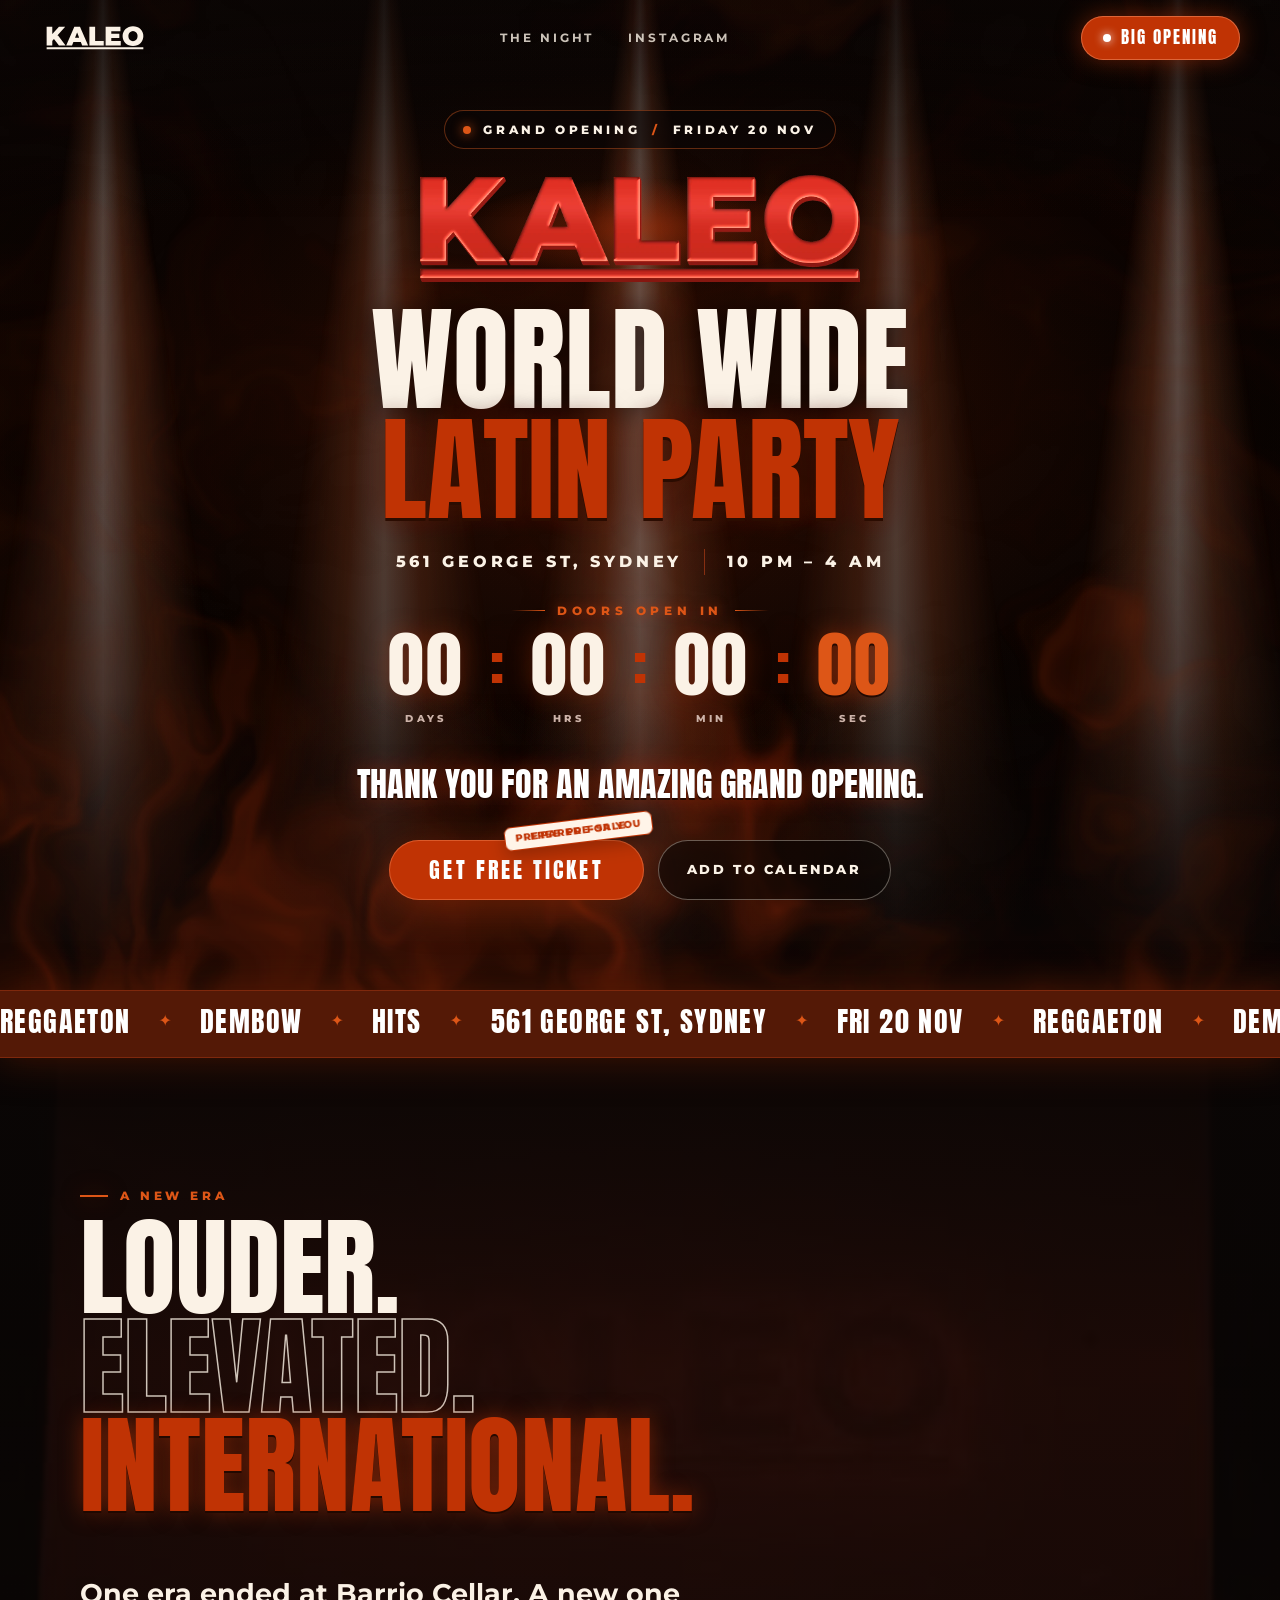
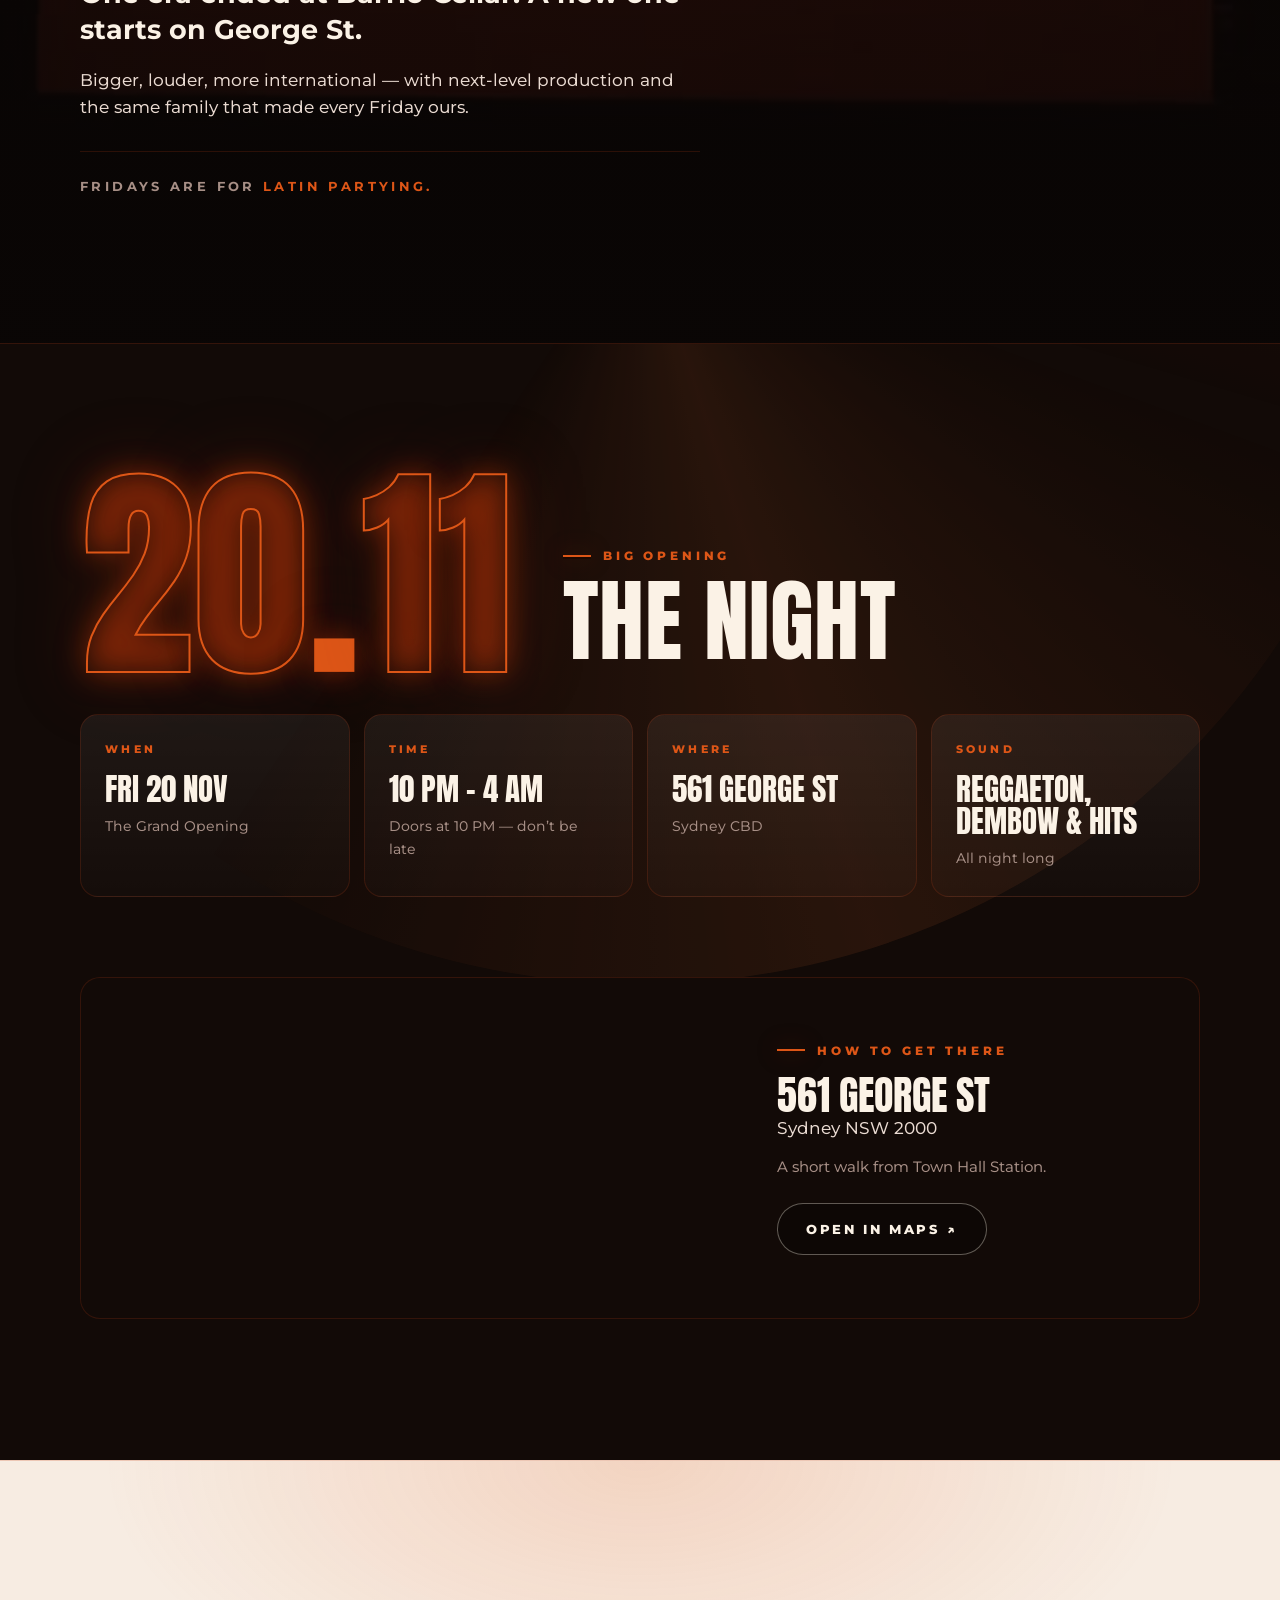
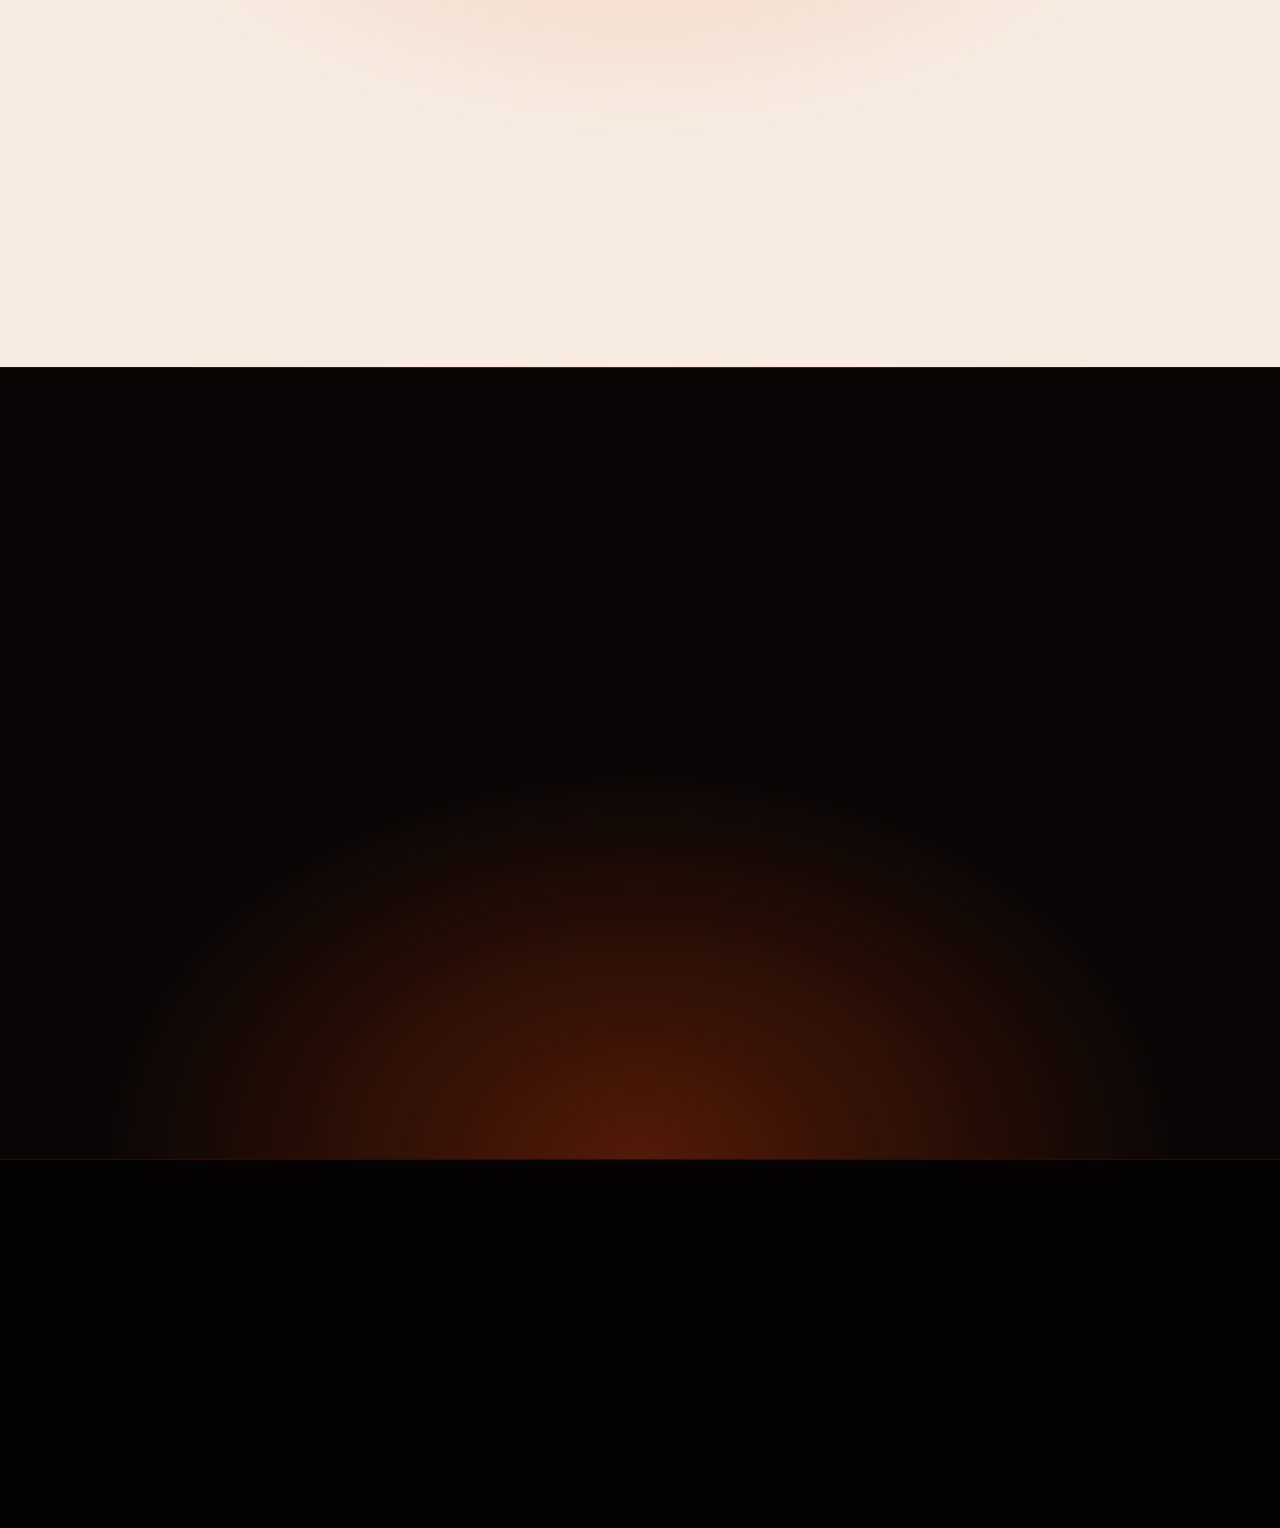
==== site/index.html @ b2c836db "Alternate video, dark and cream sections, and lighten the mobile load Manifesto gets a red-tinted ve" ====
<!doctype html>
<html lang="en" class="no-js">
<head>
<meta charset="utf-8">
<meta name="viewport" content="width=device-width, initial-scale=1, viewport-fit=cover">
<title>KALEO Grand Opening · Latin &amp; Reggaeton Party Sydney · Fri 20 Nov</title>
<meta name="description" content="KALEO, Sydney's Friday Latin party, has a new home. Grand Opening Friday 20 November, 10 PM – 4 AM at 561 George St, Sydney. Reggaeton, Dembow &amp; Hits. 18+.">
<link rel="canonical" href="https://kaleoevent.com.au/">
<meta name="theme-color" content="#0A0505" media="(min-width: 641px)">
<meta name="theme-color" content="#F7ECE2" media="(max-width: 640px)">
<meta property="og:type" content="website">
<meta property="og:title" content="KALEO — World Wide Latin Party">
<meta property="og:description" content="Grand Opening · Friday 20 November · 10 PM – 4 AM · 561 George St, Sydney.">
<meta property="og:url" content="https://kaleoevent.com.au/">
<meta property="og:image" content="https://kaleoevent.com.au/assets/img/og-kaleo-opening.jpg?v=6">
<meta property="og:image:width" content="1200">
<meta property="og:image:height" content="630">
<meta name="twitter:card" content="summary_large_image">
<link rel="icon" href="favicon.ico" sizes="any">
<link rel="icon" type="image/png" href="assets/img/favicon-32.png" sizes="32x32">
<link rel="apple-touch-icon" href="assets/img/apple-touch-icon.png">
<link rel="preload" href="assets/fonts/montserrat-vf.woff" as="font" type="font/woff" crossorigin>
<link rel="preload" href="assets/fonts/anton.woff" as="font" type="font/woff" crossorigin>
<link rel="preload" href="assets/img/kaleo-logo-lacquer.webp" as="image">
<link rel="preload" href="assets/img/kaleo-hero-poster.jpg" as="image">
<link rel="stylesheet" href="styles.css?v=20261113d">
<script>(function(d){d.classList.remove("no-js");try{if(!matchMedia("(prefers-reduced-motion: reduce)").matches&&!sessionStorage.getItem("kaleoIntro"))d.classList.add("has-intro")}catch(e){}})(document.documentElement)</script>
<script type="application/ld+json">
{
  "@context": "https://schema.org",
  "@type": "Event",
  "name": "KALEO Grand Opening — World Wide Latin Party",
  "description": "KALEO, Sydney's Friday Latin party, opens its new home at 561 George St, Sydney. Reggaeton, Dembow & Hits. 18+ with valid photo ID.",
  "startDate": "2026-11-20T22:00:00+11:00",
  "endDate": "2026-11-21T04:00:00+11:00",
  "eventStatus": "https://schema.org/EventScheduled",
  "eventAttendanceMode": "https://schema.org/OfflineEventAttendanceMode",
  "image": ["https://kaleoevent.com.au/assets/img/og-kaleo-opening.jpg?v=6"],
  "location": {
    "@type": "Place",
    "name": "KALEO at 561 George St",
    "address": {
      "@type": "PostalAddress",
      "streetAddress": "561 George St",
      "addressLocality": "Sydney",
      "addressRegion": "NSW",
      "postalCode": "2000",
      "addressCountry": "AU"
    }
  },
  "organizer": { "@type": "Organization", "name": "KALEO" }
}
</script>
</head>
<body>
<a class="skip" href="#main">Skip to content</a>

<!-- Intro tipo "drop": solo la primera vez en cada sesión -->
<div class="intro" id="intro" aria-hidden="true">
  <div class="intro__flash"></div>
  <div class="intro__ring"></div>
  <img class="intro__logo" src="assets/img/kaleo-logo-lacquer.webp" alt="" width="1400" height="339">
</div>

<header class="nav" id="top">
  <a class="nav__logo" href="#top" aria-label="KALEO home">
    <img src="assets/img/kaleo-logo-cream.svg" alt="KALEO" width="124" height="40">
  </a>
  <nav class="nav__links" aria-label="Sections">
    <a href="#night">The Night</a>
    <a href="#hosts">Instagram</a>
  </nav>
  <a class="nav__cta" href="#night"><span class="nav__dot" aria-hidden="true"></span>Big Opening</a>
</header>

<main id="main">

  <!-- HERO -->
  <section class="hero" aria-labelledby="hero-title">
    <div class="hero__bg" aria-hidden="true">
      <video class="hero__video" id="hero-video" autoplay muted loop playsinline preload="auto" poster="assets/img/kaleo-hero-poster.jpg"
        data-wide="assets/video/kaleo-hero-16x9.mp4" data-tall="assets/video/kaleo-hero-9x16-sm.mp4"></video>
      <div class="hero__grade"></div>
      <div class="beams">
        <span class="beam beam--1"></span><span class="beam beam--2"></span>
        <span class="beam beam--3"></span><span class="beam beam--4"></span>
        <span class="beam beam--5"></span>
      </div>
      <div class="lasers"><span></span><span></span><span></span><span></span></div>
      <img class="haze" src="assets/img/haze.webp" alt="" loading="lazy" decoding="async">
      <div class="strobe"></div>
      <div class="hit-flash"></div>
      <div class="hero__vignette"></div>
    </div>

    <div class="hero__content">
      <p class="hero__tag hero-in" style="--d:.1s"><span class="live-dot" aria-hidden="true"></span>Grand Opening <i aria-hidden="true">/</i> Friday 20 Nov</p>

      <div class="hero__logo hero-in" style="--d:.25s">
        <img src="assets/img/kaleo-logo-lacquer.webp" alt="KALEO" width="1400" height="339">
      </div>

      <h1 id="hero-title" class="headline">
        <span class="sr-only">KALEO — World Wide Latin Party</span>
        <span class="headline__line" aria-hidden="true">
          <span class="slam" style="--d:.35s">World</span>
          <span class="slam" style="--d:.7s">Wide</span>
        </span>
        <span class="headline__line headline__line--red" aria-hidden="true">
          <span class="slam" style="--d:1.05s">Latin</span>
          <span class="slam" style="--d:1.4s">Party</span>
        </span>
      </h1>

      <ul class="hero__meta hero-in" style="--d:1.9s">
        <li>561 George St, Sydney</li>
        <li>10 PM – 4 AM</li>
      </ul>

      <p class="sr-only">Opens Friday 20 November at 10 PM.</p>
      <div class="countdown hero-in" style="--d:2s" id="countdown" aria-hidden="true">
        <p class="countdown__label">Doors open in</p>
        <div class="countdown__row">
          <div class="countdown__unit"><b data-cd="d"><i>00</i></b><span>Days</span></div>
          <span class="countdown__sep">:</span>
          <div class="countdown__unit"><b data-cd="h"><i>00</i></b><span>Hrs</span></div>
          <span class="countdown__sep">:</span>
          <div class="countdown__unit"><b data-cd="m"><i>00</i></b><span>Min</span></div>
          <span class="countdown__sep">:</span>
          <div class="countdown__unit countdown__unit--sec"><b data-cd="s"><i>00</i></b><span>Sec</span></div>
        </div>
      </div>
      <p class="countdown__live" id="countdown-live" aria-live="polite" hidden>We’re live. Get down here.</p>

      <div class="hero__actions hero-in" style="--d:2.1s">
        <a class="btn btn--red btn--big btn--offer" href="https://events.humanitix.com/kaleo-wolrdwide-latin-party-every-friday-reggaeton-and-latin-hits-town-hall/tickets?dateId=6af3ddf4823547a7dbb0559b&amp;accesscode=WEB" data-ticket data-checkout><span class="offer__stamp" aria-hidden="true"><span>Prepared for you</span><span>Free pre-sale</span></span><span class="offer__shine" aria-hidden="true"></span>Get Free Ticket</a>
        <a class="btn btn--ghost" href="kaleo-grand-opening.ics" download>Add to calendar</a>
      </div>
    </div>
  </section>

  <!-- TICKER: géneros y ubicación -->
  <div class="ticker" aria-hidden="true">
    <div class="ticker__track">
      <span>Reggaeton</span><i>✦</i><span>Dembow</span><i>✦</i><span>Hits</span><i>✦</i><span>561 George St, Sydney</span><i>✦</i><span>Fri 20 Nov</span><i>✦</i>
      <span>Reggaeton</span><i>✦</i><span>Dembow</span><i>✦</i><span>Hits</span><i>✦</i><span>561 George St, Sydney</span><i>✦</i><span>Fri 20 Nov</span><i>✦</i>
    </div>
  </div>

  <!-- MANIFESTO -->
  <section class="manifesto" id="manifesto">
    <div class="manifesto__bg" aria-hidden="true">
      <video class="manifesto__video" muted loop playsinline preload="none" poster="assets/img/kaleo-manifesto-poster.jpg" data-lazy-src="assets/video/kaleo-manifesto-red.mp4"></video>
    </div>
    <div class="wrap manifesto__after">
      <div class="manifesto__head reveal">
        <p class="eyebrow">A new era</p>
        <h2 class="cine__words">
          <span class="cine__word">Louder.</span>
          <span class="cine__word cine__word--outline">Elevated.</span>
          <span class="cine__word cine__word--red">International.</span>
        </h2>
      </div>
      <div class="manifesto__copy reveal">
        <p class="lead">One era ended at Barrio Cellar. A new one starts on George St.</p>
        <p>Bigger, louder, more international — with next-level production and the same family that made every Friday ours.</p>
        <p class="tagline">Fridays are for <strong>Latin partying.</strong></p>
      </div>
    </div>
  </section>

  <!-- THE NIGHT -->
  <section class="night" id="night" aria-labelledby="night-title">
    <div class="night__glow" aria-hidden="true"></div>
    <div class="wrap">
      <div class="night__head reveal">
        <p class="night__date" aria-hidden="true">20<span>.</span>11</p>
        <div>
          <p class="eyebrow">Big Opening</p>
          <h2 id="night-title" class="h2">The Night</h2>
        </div>
      </div>
      <dl class="facts">
        <div class="fact reveal">
          <dt>When</dt>
          <dd><strong>Fri 20 Nov</strong><span>The Grand Opening</span></dd>
        </div>
        <div class="fact reveal">
          <dt>Time</dt>
          <dd><strong>10 PM – 4 AM</strong><span>Doors at 10 PM — don’t be late</span></dd>
        </div>
        <div class="fact reveal">
          <dt>Where</dt>
          <dd><strong>561 George St</strong><span>Sydney CBD</span></dd>
        </div>
        <div class="fact reveal">
          <dt>Sound</dt>
          <dd><strong>Reggaeton, Dembow &amp; Hits</strong><span>All night long</span></dd>
        </div>
      </dl>

      <div class="getthere reveal">
        <div class="getthere__map">
          <iframe title="Map: 561 George St, Sydney"
            src="https://www.google.com/maps?q=561+George+St,+Sydney+NSW+2000&amp;z=16&amp;hl=en&amp;output=embed"
            loading="lazy" referrerpolicy="no-referrer-when-downgrade"></iframe>
        </div>
        <div class="getthere__info">
          <p class="eyebrow">How to get there</p>
          <address>
            <strong>561 George St</strong>
            Sydney NSW 2000
          </address>
          <p class="getthere__note">A short walk from Town Hall Station.</p>
          <a class="btn btn--ghost" href="https://www.google.com/maps/search/?api=1&amp;query=561+George+St+Sydney+NSW+2000" target="_blank" rel="noopener">Open in Maps <span aria-hidden="true">↗</span></a>
        </div>
      </div>
    </div>
  </section>

  <!-- HOSTS -->
  <section class="hosts" id="hosts" aria-labelledby="hosts-title">
    <div class="wrap">
      <div class="section-head reveal">
        <p class="eyebrow">On Instagram</p>
        <h2 id="hosts-title" class="h2">Follow the <em>party</em></h2>
      </div>
      <ul class="hosts__list">
        <li class="reveal"><a class="host" href="https://www.instagram.com/kaleoevent/" target="_blank" rel="noopener">
          <svg class="host__ig" viewBox="0 0 24 24" aria-hidden="true"><rect x="3" y="3" width="18" height="18" rx="5"/><circle cx="12" cy="12" r="4"/><circle cx="17.5" cy="6.5" r="1"/></svg>
          <span class="host__handle">@kaleoevent</span><span class="host__go" aria-hidden="true">↗</span></a></li>
      </ul>
    </div>
  </section>

  <!-- CLOSER -->
  <section class="closer" aria-labelledby="closer-title">
    <div class="closer__bg" aria-hidden="true">
      <div class="beams beams--closer">
        <span class="beam beam--1"></span><span class="beam beam--3"></span><span class="beam beam--5"></span>
      </div>
      <img class="haze" src="assets/img/haze.webp" alt="" loading="lazy">
    </div>
    <div class="wrap closer__inner reveal">
      <p class="eyebrow closer__when"><span>Friday 20 November</span><span>10 PM – 4 AM</span></p>
      <h2 id="closer-title" class="closer__title">See you <span>downstairs.</span></h2>
      <p class="closer__sub"><span>561 George St, Sydney</span></p>
      <div class="closer__actions">
        <a class="btn btn--red btn--big btn--offer" href="https://events.humanitix.com/kaleo-wolrdwide-latin-party-every-friday-reggaeton-and-latin-hits-town-hall/tickets?dateId=6af3ddf4823547a7dbb0559b&amp;accesscode=WEB" data-ticket data-checkout><span class="offer__stamp" aria-hidden="true"><span>Prepared for you</span><span>Free pre-sale</span></span><span class="offer__shine" aria-hidden="true"></span>Get Free Ticket</a>
        <a class="btn btn--ghost" id="share-wa" href="https://wa.me/?text=KALEO%20Grand%20Opening%20%E2%80%94%20World%20Wide%20Latin%20Party.%20Fri%2020%20Nov%2C%2010%20PM%20%E2%80%93%204%20AM%2C%20561%20George%20St%2C%20Sydney" target="_blank" rel="noopener">Share on WhatsApp</a>
      </div>
    </div>
  </section>
</main>


<!-- Barra fija de entradas: discreta, aparece al pasar el inicio -->
<div class="ticketbar" id="ticketbar">
  <p class="ticketbar__info"><b>Grand Opening</b><span>Fri 20 Nov · 10 PM · 561 George St</span></p>
  <a class="ticketbar__btn" href="https://events.humanitix.com/kaleo-wolrdwide-latin-party-every-friday-reggaeton-and-latin-hits-town-hall/tickets?dateId=6af3ddf4823547a7dbb0559b&amp;accesscode=WEB" data-ticket data-checkout>Free Ticket</a>
</div>

<!-- Pago de Humanitix dentro de la web (widget ?w=true) -->
<dialog class="checkout" id="checkout" aria-label="Get tickets">
  <div class="checkout__bar">
    <b>Grand Opening · Fri 20 Nov</b>
    <button class="checkout__close" type="button" aria-label="Close">&times;</button>
  </div>
  <div class="checkout__body"><p class="checkout__loading">Loading tickets…</p></div>
</dialog>

<footer class="footer">
  <div class="wrap footer__inner">
    <img src="assets/img/kaleo-logo-cream.svg" alt="KALEO" width="140" height="45">
    <p class="footer__tag">World Wide Latin Party</p>
    <p class="footer__ig"><a href="https://www.instagram.com/kaleoevent/" target="_blank" rel="noopener">@kaleoevent</a><a href="https://www.instagram.com/beachyparty_sydney/" target="_blank" rel="noopener">@beachyparty_sydney</a><a href="https://www.instagram.com/guamichii/" target="_blank" rel="noopener">@guamichii</a></p>
    <p class="footer__small">Grand Opening Fri 20 Nov · 561 George St, Sydney · 18+</p>
    <p class="footer__small">© 2026 KALEO</p>
  </div>
</footer>

<script src="main.js?v=20261113d" defer></script>
<script src="fx.js?v=20261113d" defer></script>
<script src="tickets.js?v=20261113d" defer></script>
<script src="checkout.js?v=20261113d" defer></script>
</body>
</html>
---- site/styles.css ----
/* KALEO - Grand Opening - estilos (v5, 9 nov 2026: discoteca oscura, video, World Wide Latin Party) */
@font-face {
  font-family: "Anton";
  src: url("assets/fonts/anton.woff") format("woff");
  font-weight: 400;
  font-display: swap;
}
@font-face {
  font-family: "Montserrat";
  src: url("assets/fonts/montserrat-vf.woff") format("woff");
  font-weight: 100 900;
  font-display: swap;
}

:root {
  --black: #0A0605;
  --night: #120A07;
  --night-2: #1A0D09;
  --red: #C03304;
  --red-hot: #DD5617;
  --red-deep: #702006;
  --cream: #FBF2E6;
  --text: #EADBD2;
  --muted: #A78F86;
  --line: rgba(203, 69, 25, .18);
  --wrap: 1200px;
  --gutter: clamp(16px, 4vw, 40px);
  --ease: cubic-bezier(.2, .7, .1, 1);
  --glow: 0 2px 0 rgba(31, 8, 0, .9), 0 0 22px rgba(194, 53, 6, .5);
}

*, *::before, *::after { box-sizing: border-box; }
html { scroll-behavior: smooth; -webkit-text-size-adjust: 100%; background: var(--black); }
body {
  margin: 0;
  background: var(--black);
  color: var(--text);
  font-family: "Montserrat", system-ui, sans-serif;
  font-size: 17px; line-height: 1.6; font-weight: 450;
  -webkit-font-smoothing: antialiased;
  overflow-x: hidden;
}
img, video { display: block; max-width: 100%; }
a { color: inherit; }
::selection { background: var(--red); color: #fff; }
:focus-visible { outline: 2px solid var(--red-hot); outline-offset: 3px; }

.sr-only { position: absolute; width: 1px; height: 1px; padding: 0; margin: -1px; overflow: hidden; clip: rect(0 0 0 0); white-space: nowrap; border: 0; }
.skip { position: fixed; left: 12px; top: -60px; z-index: 100; background: var(--red); color: #fff; padding: 10px 16px; border-radius: 6px; text-decoration: none; font-weight: 700; }
.skip:focus { top: 12px; }
.wrap { width: 100%; max-width: var(--wrap); margin: 0 auto; padding: 0 var(--gutter); }

/* ---------- tipografía común ---------- */
.eyebrow {
  margin: 0 0 14px; font-size: 12px; font-weight: 800; letter-spacing: .32em; text-transform: uppercase;
  color: var(--red-hot); display: flex; align-items: center; gap: 12px;
}
.eyebrow::before { content: ""; width: 28px; height: 2px; background: currentColor; box-shadow: var(--glow); }
.h2 {
  margin: 0; font-family: "Anton", Impact, sans-serif; font-weight: 400; text-transform: uppercase;
  font-size: clamp(44px, 7vw, 96px); line-height: .95; letter-spacing: .005em; color: var(--cream);
}
.h2 em { font-style: normal; color: var(--red); text-shadow: var(--glow); }

/* ---------- botones ---------- */
.btn {
  position: relative; display: inline-flex; align-items: center; justify-content: center; gap: 8px;
  min-height: 52px; padding: 0 28px; border-radius: 999px; text-decoration: none;
  font-size: 13px; font-weight: 800; letter-spacing: .2em; text-transform: uppercase;
  transition: transform .25s var(--ease), box-shadow .25s, background .25s, color .25s, border-color .25s;
}
.btn--big { min-height: 60px; padding: 0 40px; font-family: "Anton", Impact, sans-serif; font-size: 22px; font-weight: 400; letter-spacing: .14em; }
.btn--red { background: var(--red); color: #fff; box-shadow: 0 0 0 1px rgba(255, 149, 100,.4) inset, 0 10px 40px rgba(173, 50, 9, .45); }
.btn--red:hover { background: var(--red-hot); transform: translateY(-2px); box-shadow: 0 0 0 1px rgba(255, 176, 140,.6) inset, 0 14px 60px rgba(194, 55, 8, .7); }
.btn--ghost { border: 1.5px solid rgba(251, 242, 230, .35); color: var(--cream); background: rgba(10, 6, 5, .55); }
.btn--ghost:hover { border-color: var(--red-hot); color: #fff; transform: translateY(-2px); box-shadow: var(--glow); }

/* ---------- navegación ---------- */
.nav {
  position: fixed; inset: 0 0 auto; z-index: 50; display: flex; align-items: center; justify-content: space-between; gap: 20px;
  padding: 16px var(--gutter); transition: background .35s, padding .35s, border-color .35s;
  border-bottom: 1px solid transparent;
}
.nav.is-solid { background: rgba(10, 6, 5, .94); padding-block: 10px; border-color: var(--line); }
.nav__logo img { width: 110px; height: auto; opacity: 0; transition: opacity .35s; }
.nav.is-solid .nav__logo img { opacity: 1; }
.nav__links { display: flex; gap: 34px; }
.nav__links a { text-decoration: none; font-size: 12px; font-weight: 700; letter-spacing: .24em; text-transform: uppercase; color: rgba(251, 242, 230, .8); position: relative; padding: 6px 0; }
.nav__links a::after { content: ""; position: absolute; left: 0; right: 100%; bottom: 0; height: 2px; background: var(--red-hot); box-shadow: var(--glow); transition: right .3s var(--ease); }
.nav__links a:hover { color: #fff; }
.nav__links a:hover::after { right: 0; }
.nav__cta {
  display: inline-flex; align-items: center; gap: 10px; min-height: 44px; padding: 0 22px; border-radius: 999px;
  background: var(--red); color: #fff; text-decoration: none; font-family: "Anton", Impact, sans-serif;
  font-size: 17px; letter-spacing: .12em; text-transform: uppercase; white-space: nowrap;
  box-shadow: 0 0 0 1px rgba(255, 163, 120, .45) inset, 0 0 24px rgba(173, 48, 7, .55);
  position: relative; isolation: isolate; transition: background .25s, transform .25s var(--ease);
}
.nav__cta:hover { background: var(--red-hot); transform: scale(1.04); }
.nav__dot, .live-dot { width: 8px; height: 8px; border-radius: 50%; background: #fff; box-shadow: 0 0 10px #fff; animation: blink 1.2s steps(2, start) infinite; flex: none; }
.nav__cta::after, .btn--big::after { content: ""; position: absolute; inset: 0; z-index: -1; border-radius: inherit; box-shadow: 0 0 34px rgba(173, 48, 7, .85); opacity: 0; animation: glow-pulse 2.4s ease-in-out infinite; will-change: opacity; pointer-events: none; }
.btn--big { isolation: isolate; }
@keyframes blink { to { opacity: .25; } }

/* ================= HERO ================= */
.hero {
  position: relative; min-height: 100svh; display: grid; place-items: center; overflow: hidden; isolation: isolate;
  padding: 110px var(--gutter) 90px; background: var(--black); text-align: center;
}
.hero__bg { position: absolute; inset: 0; z-index: -1; overflow: hidden; }
/* vídeo de fondo: primer plano del venue y luego clips de fiesta */
.hero__video { position: absolute; inset: 0; width: 100%; height: 100%; max-width: none; object-fit: cover; filter: contrast(1.15) saturate(.9) brightness(.7); }
.hero__grade { position: absolute; inset: 0; background: linear-gradient(180deg, rgba(14, 4, 1, .62), rgba(8, 3, 1, .8)); }
.hero__grade::after { content: ""; position: absolute; inset: 0; background: radial-gradient(60% 50% at 50% 42%, rgba(153, 42, 5, .25), transparent 70%); }
.hero__vignette { position: absolute; inset: 0; background: radial-gradient(120% 90% at 50% 40%, transparent 35%, rgba(10, 6, 5, .85) 85%), linear-gradient(180deg, rgba(10, 6, 5,.65) 0%, transparent 22%, transparent 70%, var(--black) 100%); }

/* cabezas móviles: haces de luz desde arriba */
.beams { position: absolute; inset: 0; opacity: .7; }
.beam {
  position: absolute; top: -12%; left: 50%; width: 22vmax; height: 130vh; margin-left: -11vmax;
  transform-origin: 50% 0; opacity: .55;
  background: conic-gradient(from 172deg at 50% 0%, transparent 0deg, rgba(255, 135, 80, .5) 5deg, rgba(255, 220, 200, .85) 8deg, rgba(255, 135, 80, .5) 11deg, transparent 16deg 360deg);
  will-change: transform;
  animation: sweep 9s ease-in-out infinite alternate;
}
.beam--1 { left: 8%; --a: -28deg; --b: 18deg; animation-duration: 7s; }
.beam--2 { left: 30%; --a: 22deg; --b: -24deg; animation-duration: 9s; animation-delay: -3s; opacity: .4; }
.beam--3 { left: 50%; --a: -12deg; --b: 14deg; animation-duration: 6s; animation-delay: -1s; }
.beam--4 { left: 70%; --a: 26deg; --b: -20deg; animation-duration: 8s; animation-delay: -5s; opacity: .4; }
.beam--5 { left: 92%; --a: 30deg; --b: -16deg; animation-duration: 7.5s; animation-delay: -2s; }
@keyframes sweep { from { rotate: var(--a); } to { rotate: var(--b); } }

/* láseres finos que barren la sala */
.lasers { position: absolute; inset: 0; }
.lasers span {
  will-change: transform, opacity;
  position: absolute; left: 50%; top: 18%; width: 140vmax; height: 1.5px; margin-left: -70vmax;
  background: linear-gradient(90deg, transparent, rgba(255, 108, 40, .9) 30%, #ffd9cf 50%, rgba(255, 108, 40, .9) 70%, transparent);
  box-shadow: 0 0 8px rgba(153, 42, 5, .9), 0 0 24px rgba(153, 42, 5, .5);
  opacity: 0; animation: laser 6s ease-in-out infinite;
}
.lasers span:nth-child(2) { top: 30%; animation-delay: 1.5s; --r0: 14deg; --r1: -10deg; }
.lasers span:nth-child(3) { top: 62%; animation-delay: 3s; --r0: -18deg; --r1: 8deg; }
.lasers span:nth-child(4) { top: 76%; animation-delay: 4.5s; --r0: 9deg; --r1: -16deg; }
@keyframes laser {
  0% { opacity: 0; rotate: var(--r0, -12deg); }
  12% { opacity: .9; }
  40% { opacity: .9; }
  55% { opacity: 0; rotate: var(--r1, 12deg); }
  100% { opacity: 0; rotate: var(--r1, 12deg); }
}

/* humo que se mueve despacio */
.haze { position: absolute; inset: auto -20% -10% -20%; width: 140%; max-width: none; height: 75%; object-fit: cover; opacity: .22; animation: haze 28s ease-in-out infinite alternate; pointer-events: none; will-change: transform; }
@keyframes haze { from { transform: translate3d(-6%, 0, 0); } to { transform: translate3d(6%, -4%, 0); } }

/* destello estroboscópico breve cada pocos segundos */
.strobe { position: absolute; inset: 0; background: rgba(255, 235, 225, .5); opacity: 0; animation: strobe 7s linear infinite; will-change: opacity; }
@keyframes strobe { 0%, 88%, 100% { opacity: 0; } 89% { opacity: .55; } 90% { opacity: 0; } 92% { opacity: .4; } 93% { opacity: 0; } }

.hero__content { position: relative; z-index: 2; width: 100%; max-width: 1100px; display: flex; flex-direction: column; align-items: center; }
.hero__tag {
  margin: 0 0 26px; display: inline-flex; align-items: center; gap: 12px; padding: 9px 18px; border-radius: 999px;
  border: 1px solid rgba(203, 87, 33, .45); background: rgba(10, 6, 5, .6);
  font-size: 12px; font-weight: 800; letter-spacing: .3em; text-transform: uppercase; color: var(--cream);
}
.hero__tag i { font-style: normal; color: var(--red-hot); }
.hero__tag .live-dot { background: var(--red-hot); box-shadow: 0 0 12px var(--red-hot); }

.hero__logo { position: relative; width: min(64vw, 440px); }
.hero__logo::before { content: ""; position: absolute; inset: -18% -8%; z-index: -1; background: radial-gradient(50% 50% at 50% 50%, rgba(173, 48, 7, .55), transparent 70%); animation: glow-pulse 4s ease-in-out infinite; will-change: opacity; }
.hero__logo img { width: 100%; height: auto; filter: brightness(1.18) saturate(1.15); }
@keyframes glow-pulse { 0%, 100% { opacity: .55; } 50% { opacity: 1; } }

.headline { margin: 22px 0 0; font-family: "Anton", Impact, sans-serif; font-weight: 400; text-transform: uppercase; line-height: .96; letter-spacing: .01em; }
.headline__line { display: block; font-size: clamp(58px, 9vw, 132px); color: var(--cream); text-shadow: 0 4px 30px rgba(0, 0, 0, .6); }
.headline__line--red { color: var(--red); text-shadow: 0 3px 0 #2B0C01, 0 0 30px rgba(0, 0, 0, .55), 0 0 26px rgba(183, 49, 5, .45); }
.slam { display: inline-block; opacity: 0; transform: scale(2.4); will-change: transform, opacity; animation: slam .36s cubic-bezier(.6, 0, .9, .4) var(--d, 0s) forwards; }
@keyframes slam {
  0% { opacity: 0; transform: scale(2.4); }
  45% { opacity: 1; }
  100% { opacity: 1; transform: scale(1); }
}
.slam.is-done { will-change: auto; }
.no-js .slam { opacity: 1; transform: none; animation: none; }
/* impacto: el contenido tiembla y el fondo da un pulso; solo transform y opacity (GPU) */
.hit-flash { position: absolute; inset: 0; background: radial-gradient(60% 60% at 50% 55%, rgba(255, 108, 40, .45), transparent 70%); opacity: 0; will-change: opacity; }
.hit-flash.is-on { animation: hit-flash .3s ease-out; }
@keyframes hit-flash { 0% { opacity: 1; } 100% { opacity: 0; } }
.hero__content.is-hit { animation: shake .26s cubic-bezier(.36, .07, .19, .97); }
@keyframes shake {
  0% { transform: translate3d(0, 0, 0); } 20% { transform: translate3d(-7px, 5px, 0); } 40% { transform: translate3d(6px, -4px, 0); }
  60% { transform: translate3d(-3px, 2px, 0); } 80% { transform: translate3d(2px, -1px, 0); } 100% { transform: translate3d(0, 0, 0); }
}

.hero__meta { list-style: none; margin: 24px 0 0; padding: 0; display: flex; flex-wrap: wrap; justify-content: center; gap: 10px 0; }
.hero__meta li { font-size: clamp(13px, 1.4vw, 16px); font-weight: 800; letter-spacing: .24em; text-transform: uppercase; color: var(--cream); padding: 0 22px; }
.hero__meta li + li { border-left: 1px solid rgba(203, 69, 25, .55); }

/* contador: marcador de discoteca, dígitos grandes y los segundos en rojo neón */
.countdown { margin-top: 26px; display: flex; flex-direction: column; align-items: center; }
.countdown__label { margin: 0 0 10px; display: flex; align-items: center; gap: 12px; font-size: 12px; text-shadow: 0 0 12px rgba(194, 55, 8, .6); font-weight: 800; letter-spacing: .4em; text-transform: uppercase; color: var(--red-hot); }
.countdown__label::before, .countdown__label::after { content: ""; width: 34px; height: 1px; background: linear-gradient(90deg, transparent, var(--red-hot)); }
.countdown__label::after { transform: scaleX(-1); }
.countdown__row { display: flex; align-items: flex-start; }
.countdown__unit { display: flex; flex-direction: column; align-items: center; min-width: 1.6em; font-size: clamp(54px, 5.6vw, 76px); }
.countdown__unit b {
  display: block; height: 1em; font-family: "Anton", Impact, sans-serif; font-weight: 400; font-size: 1em; line-height: 1;
  color: var(--cream); font-variant-numeric: tabular-nums; letter-spacing: .02em; text-shadow: 0 0 24px rgba(194, 55, 8, .35);
}
.countdown__unit b i { display: block; font-style: normal; }
.countdown__unit b i.is-tick { animation: tick .45s var(--ease); }
@keyframes tick { from { transform: translate3d(0, -70%, 0); opacity: 0; } to { transform: none; opacity: 1; } }
.countdown__unit--sec b { color: var(--red-hot); text-shadow: var(--glow); }
.countdown__unit span { margin-top: 10px; font-size: 10px; font-weight: 800; letter-spacing: .32em; text-transform: uppercase; color: #CDB3A9; }
.countdown__sep { font-family: "Anton", Impact, sans-serif; font-size: clamp(40px, 4.6vw, 64px); line-height: 1.2; color: var(--red); padding: 0 .12em; animation: sep-blink 1s steps(2, start) infinite; }
@keyframes sep-blink { to { opacity: .25; } }
.countdown__live { margin: 30px 0 0; font-family: "Anton", Impact, sans-serif; font-size: 34px; text-transform: uppercase; color: #fff; text-shadow: var(--glow); }
.hero__actions { margin-top: 28px; display: flex; flex-wrap: wrap; gap: 14px; justify-content: center; }

.hero-in { opacity: 0; transform: translate3d(0, 16px, 0); animation: hero-in .9s var(--ease) var(--d, 0s) forwards; }
html:not(.is-ready) .hero-in, html:not(.is-ready) .slam { animation-play-state: paused; }
.hero__video { opacity: 0; transition: opacity .8s ease; }
.hero__video.is-playing { opacity: 1; }
.hero__logo.hero-in { animation: hero-in .9s var(--ease) var(--d, 0s) forwards; }
.no-js .hero-in { opacity: 1; transform: none; animation: none; }
@keyframes hero-in { to { opacity: 1; transform: none; } }

/* ================= TICKER ================= */
.ticker { position: relative; z-index: 3; overflow: hidden; white-space: nowrap; pointer-events: none; padding: 16px 0; background: #541906; border-block: 1px solid rgba(203, 69, 25, .35); box-shadow: 0 0 40px rgba(122, 33, 3, .5); }
.ticker__track { display: inline-flex; align-items: center; gap: 28px; padding-right: 28px; animation: ticker 32s linear infinite; }
.ticker span { font-family: "Anton", Impact, sans-serif; font-size: 28px; line-height: 1; text-transform: uppercase; letter-spacing: .05em; color: #fff; }
.ticker i { font-style: normal; font-size: 16px; color: var(--red-hot); }
@keyframes ticker { to { transform: translateX(-50%); } }

/* ================= MANIFESTO ================= */
.manifesto { position: relative; background: radial-gradient(70% 60% at 85% 50%, rgba(173, 50, 9, .14), transparent 70%), var(--black); }
.manifesto__copy p { margin: 0 0 18px; color: var(--text); }
.manifesto__copy .lead { font-size: clamp(21px, 2.2vw, 27px); line-height: 1.35; font-weight: 700; color: var(--cream); }
.tagline { margin-top: 30px !important; padding-top: 24px; border-top: 1px solid var(--line); font-size: 13px; font-weight: 700; letter-spacing: .26em; text-transform: uppercase; color: var(--muted) !important; }
.tagline strong { color: var(--red-hot); }

.getthere { position: relative; margin-top: clamp(50px, 7vw, 80px); display: grid; grid-template-columns: 1.4fr 1fr; overflow: hidden; border-radius: 20px; border: 1px solid var(--line); background: var(--night); }
.getthere__map { min-height: 340px; }
.getthere__map iframe { width: 100%; height: 100%; min-height: 340px; border: 0; display: block; filter: invert(.9) hue-rotate(180deg) saturate(.6) brightness(.9) contrast(1.1); }
.getthere__info { padding: clamp(28px, 4vw, 44px); display: flex; flex-direction: column; justify-content: center; align-items: flex-start; }
.getthere address { font-style: normal; line-height: 1.5; color: var(--text); }
.getthere address strong { display: block; font-family: "Anton", Impact, sans-serif; font-weight: 400; font-size: 40px; line-height: 1.05; text-transform: uppercase; color: var(--cream); }
.getthere address span { color: var(--red-hot); font-weight: 700; }
.getthere__note { margin: 14px 0 24px; color: var(--muted); font-size: 15px; }

/* ================= THE NIGHT ================= */
.night { position: relative; overflow: hidden; padding: clamp(90px, 11vw, 150px) 0; background: var(--night); border-top: 1px solid var(--line); }
.night__glow { position: absolute; left: 50%; top: 0; width: 120vmax; height: 120vmax; margin-left: -60vmax; margin-top: -70vmax; background: conic-gradient(from 0deg, transparent, rgba(173, 50, 9, .22), transparent 30%, rgba(255, 122, 60, .14), transparent 60%); border-radius: 50%; animation: spin 40s linear infinite; will-change: transform; opacity: .7; }
@keyframes spin { to { rotate: 360deg; } }
.night__head { position: relative; display: flex; align-items: flex-end; gap: clamp(20px, 4vw, 50px); margin-bottom: 50px; }
.night__date { margin: 0; font-family: "Anton", Impact, sans-serif; font-size: clamp(110px, 18vw, 250px); line-height: .78; color: transparent; -webkit-text-stroke: 2px var(--red-hot); text-shadow: 0 0 30px rgba(194, 55, 8, .35); }
.night__date span { color: var(--red-hot); -webkit-text-stroke: 0; }
.facts { position: relative; margin: 0; display: grid; grid-template-columns: repeat(4, 1fr); gap: 14px; }
.fact { padding: 26px 24px; border-radius: 18px; background: linear-gradient(180deg, rgba(255, 255, 255, .06), rgba(255, 255, 255, .015)); border: 1px solid var(--line); transition: border-color .3s, transform .3s var(--ease), box-shadow .3s; }
.fact:hover { border-color: rgba(203, 69, 25, .6); transform: translateY(-4px); box-shadow: 0 20px 60px rgba(173, 50, 9, .25); }
.fact dt { font-size: 11px; font-weight: 800; letter-spacing: .3em; text-transform: uppercase; color: var(--red-hot); }
.fact dd { margin: 14px 0 0; }
.fact strong { display: block; font-family: "Anton", Impact, sans-serif; font-weight: 400; font-size: clamp(26px, 2.4vw, 34px); line-height: 1.05; text-transform: uppercase; color: var(--cream); }
.fact span { display: block; margin-top: 10px; font-size: 14px; color: var(--muted); }

.section-head { margin-bottom: 44px; }
.section-head--split { display: grid; grid-template-columns: 1fr minmax(0, 380px); gap: 30px; align-items: end; }

/* ================= HOSTS ================= */
.hosts { padding: clamp(80px, 10vw, 130px) 0; background: radial-gradient(60% 80% at 50% 0%, rgba(173, 50, 9, .16), transparent 70%), var(--black); border-top: 1px solid var(--line); }
.hosts { text-align: center; }
.hosts .eyebrow { justify-content: center; }
.hosts__list { list-style: none; margin: 0 auto; padding: 0; display: flex; justify-content: center; }
.hosts__list .host { min-width: min(100%, 420px); justify-content: center; padding: 26px 34px; }
.host { display: flex; align-items: center; gap: 14px; padding: 24px 22px; border-radius: 18px; text-decoration: none; background: linear-gradient(180deg, rgba(255, 255, 255, .06), rgba(255, 255, 255, .015)); border: 1px solid var(--line); transition: border-color .3s, transform .3s var(--ease), box-shadow .3s; }
.host:hover { border-color: rgba(203, 69, 25, .7); transform: translateY(-4px); box-shadow: 0 20px 60px rgba(173, 50, 9, .3); }
.host__ig { width: 34px; height: 34px; flex: none; fill: none; stroke: var(--red-hot); stroke-width: 1.8; }
.host__ig circle:last-child { fill: var(--red-hot); stroke: none; }
.host__handle { flex: 1; min-width: 0; overflow-wrap: anywhere; font-size: clamp(16px, 1.6vw, 19px); font-weight: 800; color: var(--cream); }
.host__go { color: var(--red-hot); font-weight: 700; }

.info, .closer, .footer, .hosts { content-visibility: auto; contain-intrinsic-size: auto 700px; }

/* ================= FAQ ================= */
.info { padding: clamp(80px, 10vw, 130px) 0; background: var(--black); border-top: 1px solid var(--line); }
.info__grid { display: grid; grid-template-columns: 1fr 1.6fr; gap: clamp(30px, 6vw, 80px); align-items: start; }
.faq details { border-bottom: 1px solid var(--line); }
.faq details:first-child { border-top: 1px solid var(--line); }
.faq summary { list-style: none; cursor: pointer; display: flex; justify-content: space-between; align-items: center; gap: 20px; padding: 22px 0; font-size: 18px; font-weight: 700; color: var(--cream); transition: color .2s; }
.faq summary::-webkit-details-marker { display: none; }
.faq summary::after { content: "+"; flex: none; width: 32px; height: 32px; display: grid; place-items: center; border-radius: 50%; border: 1px solid var(--line); color: var(--red-hot); font-size: 20px; font-weight: 500; transition: rotate .3s var(--ease), background .3s, color .3s; }
.faq details[open] summary::after { rotate: 45deg; background: var(--red); color: #fff; border-color: var(--red); }
.faq summary:hover { color: #fff; }
.faq details p { margin: 0 0 22px; max-width: 620px; color: var(--muted); }
.faq details p a { color: var(--red-hot); }
.faq__more { display: inline-flex; gap: 8px; margin-top: 26px; font-size: 13px; font-weight: 800; letter-spacing: .22em; text-transform: uppercase; color: var(--red-hot); text-decoration: none; }
.faq__more:hover { color: #fff; }
/* subpágina de preguntas */
.faqpage { padding: 140px 0 100px; min-height: 80vh; }
.faqpage .wrap { max-width: 860px; }
.faqpage .h2 { margin-bottom: 40px; }
.faqpage__back { display: inline-block; margin-bottom: 40px; font-size: 13px; font-weight: 700; letter-spacing: .16em; text-transform: uppercase; color: var(--muted); text-decoration: none; }
.faqpage__back:hover { color: #fff; }
.subpage .nav__logo img { opacity: 1; }

/* ================= CLOSER ================= */
.closer { position: relative; overflow: hidden; isolation: isolate; padding: clamp(110px, 14vw, 190px) 0; text-align: center; background: radial-gradient(60% 70% at 50% 100%, rgba(173, 50, 9, .45), transparent 70%), var(--black); border-top: 1px solid var(--line); }
.closer__bg { position: absolute; inset: 0; z-index: -1; }
.beams--closer .beam { top: auto; bottom: -12%; transform-origin: 50% 100%; height: 120%; background: conic-gradient(from -8deg at 50% 100%, transparent 0deg, rgba(255, 135, 80, .5) 5deg, rgba(255, 220, 200, .8) 8deg, rgba(255, 135, 80, .5) 11deg, transparent 16deg 360deg); }
.beams--closer .beam--1 { left: 20%; }
.beams--closer .beam--5 { left: 80%; }
.closer .haze { bottom: -20%; opacity: .25; }
.closer__when { justify-content: center; gap: 0; }
.closer__when::before { display: none; }
.closer__when span + span::before { content: "·"; margin: 0 12px; }
.closer__title { margin: 10px 0 0; font-family: "Anton", Impact, sans-serif; font-weight: 400; text-transform: uppercase; line-height: .9; font-size: clamp(60px, 11vw, 160px); color: var(--cream); }
.closer__title span { display: block; color: var(--red); text-shadow: var(--glow); }
.closer__sub { margin: 24px 0 0; font-size: 14px; font-weight: 700; letter-spacing: .26em; text-transform: uppercase; color: var(--text); }
.closer__sub span + span::before { content: "·"; margin: 0 12px; color: var(--red-hot); }
.closer__actions { margin-top: 40px; display: flex; flex-wrap: wrap; gap: 14px; justify-content: center; }

/* ================= FOOTER ================= */
.footer { padding: 60px 0 46px; background: #050302; border-top: 1px solid var(--line); text-align: center; }
.footer__inner { display: flex; flex-direction: column; align-items: center; gap: 10px; }
.footer__inner img { width: 130px; height: auto; margin-bottom: 8px; }
.footer__tag { margin: 0; font-family: "Anton", Impact, sans-serif; font-size: 22px; text-transform: uppercase; letter-spacing: .06em; color: var(--red-hot); }
.footer__ig { margin: 6px 0; display: flex; flex-wrap: wrap; justify-content: center; gap: 8px 22px; }
.footer__ig a { color: var(--cream); font-weight: 700; text-decoration: none; font-size: 14px; }
.footer__ig a:hover { color: var(--red-hot); }
.footer__small { margin: 0; font-size: 12px; letter-spacing: .14em; text-transform: uppercase; color: var(--muted); }


/* ================= BARRA DE ENTRADAS (fija) ================= */
.ticketbar {
  position: fixed; left: 50%; bottom: max(14px, env(safe-area-inset-bottom)); z-index: 60;
  display: flex; align-items: center; gap: 18px; width: min(560px, calc(100% - 24px)); padding: 8px 8px 8px 20px;
  border-radius: 999px; background: rgba(14, 7, 5, .95); border: 1px solid rgba(203, 69, 25, .28);
  box-shadow: 0 12px 40px rgba(0, 0, 0, .5);
  transform: translate3d(-50%, 140%, 0); opacity: 0; transition: transform .5s var(--ease), opacity .4s ease; will-change: transform;
}
.ticketbar.is-visible { transform: translate3d(-50%, 0, 0); opacity: 1; }
.ticketbar__info { margin: 0; flex: 1; min-width: 0; display: flex; flex-direction: column; line-height: 1.25; }
.ticketbar__info b { font-family: "Anton", Impact, sans-serif; font-weight: 400; font-size: 16px; letter-spacing: .06em; text-transform: uppercase; color: var(--cream); }
.ticketbar__info span { font-size: 11px; font-weight: 600; letter-spacing: .08em; color: var(--muted); white-space: nowrap; overflow: hidden; text-overflow: ellipsis; }
.ticketbar__btn {
  flex: none; display: inline-flex; align-items: center; min-height: 42px; padding: 0 22px; border-radius: 999px;
  background: var(--red); color: #fff; text-decoration: none; font-family: "Anton", Impact, sans-serif; font-size: 16px; letter-spacing: .12em; text-transform: uppercase;
  transition: background .25s, transform .25s var(--ease);
}
.ticketbar__btn:hover { background: var(--red-hot); transform: scale(1.04); }
.footer { padding-bottom: 110px !important; }
@media (max-width: 640px) {
  .ticketbar { gap: 10px; padding-left: 16px; }
  .ticketbar__info b { font-size: 14px; }
  .ticketbar__info span { font-size: 10px; letter-spacing: .04em; }
  .ticketbar__btn { min-height: 40px; padding: 0 16px; font-size: 15px; }
}


/* ================= INTRO "DROP" (solo la primera vez por sesión) ================= */
.intro { display: none; }
html.has-intro .intro { display: grid; place-items: center; position: fixed; inset: 0; z-index: 200; background: #000; overflow: hidden; }
html.has-intro body { overflow: hidden; }
.intro__logo { position: relative; width: min(70vw, 520px); height: auto; opacity: 0; transform: scale(.55); will-change: transform, opacity; }
.intro__flash { position: absolute; inset: 0; opacity: 0; background: radial-gradient(45% 45% at 50% 50%, rgba(255, 122, 60, .95), rgba(204, 56, 6, .5) 45%, transparent 75%); will-change: opacity, transform; }
.intro__ring { position: absolute; left: 50%; top: 50%; width: 40vmin; height: 40vmin; margin: -20vmin 0 0 -20vmin; border-radius: 50%; border: 2px solid rgba(255, 142, 90, .9); box-shadow: 0 0 40px rgba(194, 55, 8, .8), inset 0 0 40px rgba(194, 55, 8, .6); opacity: 0; will-change: transform, opacity; }
.intro.is-playing .intro__logo { animation: intro-logo 1.15s cubic-bezier(.6, 0, .2, 1) forwards; }
.intro.is-playing .intro__flash { animation: intro-flash 1.15s ease-out forwards; }
.intro.is-playing .intro__ring { animation: intro-ring .9s cubic-bezier(.1, .6, .3, 1) .38s forwards; }
@keyframes intro-logo {
  0% { opacity: 0; transform: scale(.55); }
  30% { opacity: 1; transform: scale(1.08); filter: brightness(1.8); }
  45% { transform: scale(1); filter: brightness(1.15); }
  72% { opacity: 1; transform: scale(1.02); }
  100% { opacity: 0; transform: scale(3.2); }
}
@keyframes intro-flash { 0%, 22% { opacity: 0; transform: scale(.6); } 33% { opacity: 1; transform: scale(1); } 100% { opacity: 0; transform: scale(1.6); } }
@keyframes intro-ring { 0% { opacity: 1; transform: scale(.4); } 100% { opacity: 0; transform: scale(5); } }
.intro.is-out { opacity: 0; transition: opacity .45s ease; pointer-events: none; }

/* ================= HUMO WEBGL ================= */
.smoke { position: absolute; inset: 0; width: 100%; height: 100%; opacity: .85; pointer-events: none; }
.has-smoke > .haze { display: none; }

/* ================= SCROLL DE CINE (manifiesto) ================= */
.manifesto { padding: clamp(80px, 10vw, 140px) 0; }
.cine__words { margin: 0; font-family: "Anton", Impact, sans-serif; font-weight: 400; text-transform: uppercase; line-height: .92; font-size: clamp(54px, 8.4vw, 124px); }
.cine__word { display: block; color: var(--cream); }
.cine__word--outline { color: transparent; -webkit-text-stroke: 1.5px rgba(251, 242, 230, .8); }
.cine__word--red { color: var(--red); text-shadow: var(--glow); }
.cine__stage { padding: clamp(90px, 12vw, 160px) var(--gutter) 40px; max-width: var(--wrap); margin: 0 auto; }
.cine__glow, .cine__flash { display: none; }
.manifesto__after .manifesto__copy { max-width: 620px; }
.manifesto__head { margin-bottom: clamp(36px, 5vw, 60px); }
/* versión animada (la activa fx.js) */
.cine.is-on { height: 320vh; position: relative; }
.cine.is-on .cine__stage { position: sticky; top: 0; height: 100vh; height: 100svh; max-width: none; padding: 0; overflow: hidden; }
.cine.is-on .cine__eyebrow { position: absolute; left: 50%; top: 18%; transform: translateX(-50%); z-index: 2; }
.cine.is-on .cine__words { font-size: clamp(64px, 13vw, 210px); }
.cine.is-on .cine__word { position: absolute; left: 50%; top: 50%; white-space: nowrap; opacity: 0; transform: translate3d(-50%, -50%, 0) scale(.25); will-change: transform, opacity; }
.cine.is-on .cine__glow { display: block; position: absolute; inset: -10%; background: radial-gradient(45% 40% at 50% 50%, rgba(173, 50, 9, .45), transparent 70%); opacity: .35; will-change: opacity; }
.cine.is-on .cine__flash { display: block; position: absolute; inset: 0; background: radial-gradient(60% 60% at 50% 50%, rgba(255, 115, 50, .9), rgba(122, 33, 3, .4) 60%, transparent 85%); opacity: 0; pointer-events: none; will-change: opacity; }
@media (max-width: 640px) { .cine.is-on { height: 280vh; } .cine.is-on .cine__words { font-size: 19vw; } }

/* ================= NEÓN 20.11 ================= */
.night__date { -webkit-text-stroke-color: #4B1F11; text-shadow: none; transition: none; }
.night__date span { color: #4B1F11; }
.night__date.is-lit { animation: neon-on 1.3s linear forwards; }
.night__date.is-lit span { animation: neon-dot 1.3s linear forwards; }
@keyframes neon-on {
  0%, 12%, 20%, 34%, 44% { -webkit-text-stroke-color: #4B1F11; text-shadow: none; }
  10%, 18%, 30%, 40%, 100% { -webkit-text-stroke-color: var(--red-hot); text-shadow: 0 0 30px rgba(194, 55, 8, .55), 0 0 80px rgba(153, 42, 5, .3); }
}
@keyframes neon-dot { 0%, 44% { color: #4B1F11; } 46%, 100% { color: var(--red-hot); } }

/* ---------- aparición al hacer scroll ---------- */
.reveal { opacity: 0; transform: translateY(24px); transition: opacity .9s var(--ease), transform .9s var(--ease); }
.reveal.is-in { opacity: 1; transform: none; }
.no-js .reveal { opacity: 1; transform: none; }

/* ---------- tablet ---------- */
@media (max-width: 1000px) {
  .nav__links { display: none; }
  .nav__logo img { opacity: 1; }
  .facts { grid-template-columns: repeat(2, 1fr); }
  .info__grid, .getthere { grid-template-columns: 1fr; }
  .section-head--split { grid-template-columns: 1fr; }
}

/* ---------- móvil ---------- */
@media (max-width: 640px) {
  body { font-size: 16px; }
  .nav { padding: 12px 16px; }
  .nav__logo img { width: 92px; }
  .nav__cta { min-height: 40px; padding: 0 16px; font-size: 15px; }
  .hero { padding: 96px 16px 110px; }
  .hero__tag { font-size: 10px; letter-spacing: .22em; padding: 8px 14px; margin-bottom: 22px; }
  .hero__logo { width: 82vw; }
  .headline__line { font-size: 16.5vw; }
  .hero__meta { flex-direction: column; gap: 8px; margin-top: 24px; }
  .hero__meta li + li { border-left: 0; }
  .hero__meta li { font-size: 12px; }
  .countdown { margin-top: 26px; }
  .countdown__unit { font-size: 15vw; min-width: 1.5em; }
  .countdown__sep { font-size: 10vw; padding: 0 .04em; }
  .countdown__unit span { font-size: 9px; letter-spacing: .22em; }
  .countdown { gap: 8px; margin-top: 26px; }
  .countdown__unit { min-width: 0; flex: 1; padding: 10px 6px 8px; }
  .countdown__unit b { font-size: 34px; }
  .countdown__unit span { font-size: 9px; letter-spacing: .18em; }
  .hero__actions { flex-direction: column; width: 100%; }
  .hero__actions .btn { width: 100%; }
  .beam { width: 40vmax; margin-left: -20vmax; opacity: .3; }
  .beam--2, .beam--4 { display: none; }
  .lasers span:nth-child(n+3) { display: none; }
  .scroll-cue { display: none; }
  .ticker span { font-size: 22px; }
  .ticker { padding: 12px 0; }
  .night__head { flex-direction: column; align-items: flex-start; gap: 10px; }
  .facts { grid-template-columns: 1fr 1fr; gap: 10px; }
  .fact { padding: 20px 16px; }
  .fact strong { font-size: 22px; }
  .fact span { font-size: 13px; }
  .faq summary { font-size: 16px; }
  .closer__when, .closer__sub { flex-direction: column; display: flex; align-items: center; gap: 4px; }
  .closer__when span + span::before, .closer__sub span + span::before { display: none; }
  .closer__actions { flex-direction: column; }
  .closer__actions .btn { width: 100%; }
}

/* ---------- movimiento reducido ---------- */
@media (prefers-reduced-motion: reduce) {
  *, *::before, *::after { animation-duration: .001ms !important; animation-iteration-count: 1 !important; transition-duration: .001ms !important; }
  .slam { opacity: 1; transform: none; }
  .night__date { -webkit-text-stroke-color: var(--red-hot); }
  .night__date span { color: var(--red-hot); }
  .hero__video { opacity: 1; }
  .hero-in, .reveal { opacity: 1; transform: none; }
  html { scroll-behavior: auto; }
}


/* ================= PAGO (Humanitix dentro de la web) ================= */
.checkout {
  width: min(560px, 100%); height: min(860px, 100%); max-width: 100%; max-height: 100%;
  margin: auto; padding: 0; border: 1px solid rgba(203, 69, 25, .35); border-radius: 18px;
  background: #fff; color: #111; overflow: hidden; display: none; flex-direction: column;
  box-shadow: 0 30px 90px rgba(0, 0, 0, .7);
}
.checkout[open] { display: flex; animation: checkoutIn .35s var(--ease); }
.checkout::backdrop { background: rgba(5, 3, 2, .88); }
.checkout__bar {
  flex: none; display: flex; align-items: center; justify-content: space-between; gap: 12px;
  padding: 10px 10px 10px 20px; background: var(--black); color: var(--cream);
}
.checkout__bar b { font-family: "Anton", Impact, sans-serif; font-weight: 400; font-size: 16px; letter-spacing: .08em; text-transform: uppercase; }
.checkout__close {
  width: 44px; height: 44px; border: 0; border-radius: 50%; background: rgba(255, 255, 255, .08);
  color: var(--cream); font-size: 28px; line-height: 1; cursor: pointer;
}
.checkout__close:hover { background: var(--red); }
.checkout__body { position: relative; flex: 1; min-height: 0; }
.checkout__body iframe { position: absolute; inset: 0; width: 100%; height: 100%; border: 0; background: #fff; }
.checkout__loading { position: absolute; inset: 0; margin: 0; display: grid; place-items: center; font-weight: 600; color: #555; }
.checkout.is-loaded .checkout__loading { display: none; }
html.checkout-open { overflow: hidden; }
@keyframes checkoutIn { from { opacity: 0; transform: translateY(24px); } to { opacity: 1; transform: none; } }
@media (max-width: 640px) {
  .checkout { width: 100%; height: 100%; border-radius: 0; border: 0; }
  .checkout__bar { padding-top: max(10px, env(safe-area-inset-top)); }
}
@media (prefers-reduced-motion: reduce) { .checkout[open] { animation: none; } }

/* ================= OFERTA EN EL CTA (13 nov): sello "Prepared for you / Free pre-sale" + brillo ================= */
.btn--offer { overflow: visible; }
.offer__shine { position: absolute; inset: 0; border-radius: inherit; overflow: hidden; pointer-events: none; }
.offer__shine::before {
  content: ""; position: absolute; top: -20%; bottom: -20%; left: 0; width: 40%;
  background: linear-gradient(100deg, transparent, rgba(255, 236, 214, .55), transparent);
  transform: translate3d(-160%, 0, 0) skewX(-18deg); animation: offer-shine 3.2s ease-in-out infinite; will-change: transform;
}
@keyframes offer-shine { 0%, 55% { transform: translate3d(-160%, 0, 0) skewX(-18deg); } 85%, 100% { transform: translate3d(330%, 0, 0) skewX(-18deg); } }
.offer__stamp {
  position: absolute; top: -21px; right: -10px; z-index: 2; display: grid; padding: 5px 10px; border-radius: 7px;
  background: #FFF4E8; color: var(--red); border: 1.5px solid var(--red);
  font-family: "Montserrat", system-ui, sans-serif; font-size: 10px; font-weight: 800; letter-spacing: .12em; line-height: 1.2; white-space: nowrap;
  transform: rotate(-7deg); box-shadow: 0 6px 18px rgba(0, 0, 0, .25); animation: stamp-pop 3.2s var(--ease) infinite; will-change: transform;
}
.offer__stamp span { grid-area: 1 / 1; text-align: center; animation: stamp-swap 6.4s steps(1) infinite; }
.offer__stamp span + span { animation-delay: -3.2s; }
@keyframes stamp-swap { 0% { opacity: 1; } 50% { opacity: 0; } }
@keyframes stamp-pop { 0%, 78%, 100% { transform: rotate(-7deg) scale(1); } 84% { transform: rotate(-11deg) scale(1.14); } 90% { transform: rotate(-5deg) scale(.98); } }
@media (prefers-reduced-motion: reduce) {
  .offer__shine::before, .offer__stamp { animation: none; }
  .offer__stamp span { animation: none; } .offer__stamp span + span { display: none; }
}

/* ================= MÓVIL EN CREMA (13 nov): fondo crema tipo Humanitix y humo naranja bien visible ================= */
@media (max-width: 640px) {
  :root {
    --black: #F7ECE2; --night: #F2E2D5; --cream: #1E0F0A; --text: #4A3730; --muted: #7D655B;
    --line: rgba(192, 51, 4, .2); --glow: 0 0 18px rgba(221, 86, 23, .35);
  }
  html, body { background: var(--black); }
  .intro { background: #F7ECE2 !important; }

  /* navegación clara con logo rojo */
  .nav.is-solid { background: rgba(247, 236, 226, .96); box-shadow: 0 4px 20px rgba(120, 50, 20, .1); }
  .nav__logo img, .footer__inner img { content: url("assets/img/kaleo-logo-red.svg"); }

  /* inicio: crema con degradado melocotón, pinceladas y humo; sin vídeo ni luces de discoteca */
  .hero { background: linear-gradient(180deg, #EFCDBE 0%, #F7ECE2 55%, #F7ECE2 100%); }
  .hero__grade, .hero__vignette, .beams, .strobe, .haze, .hit-flash { display: none !important; }
  /* vídeo del local como capa transparente sobre el crema (13 nov) */
  .hero__video { filter: sepia(.4) saturate(1.5) brightness(1.15); }
  .hero__video.is-playing { opacity: .3; }
  /* láseres en naranja intenso para que se vean sobre fondo claro */
  .lasers { z-index: 3; }
  .lasers span { height: 3px; background: linear-gradient(90deg, transparent, rgba(192, 51, 4, .85) 25%, #FF6A1F 50%, rgba(192, 51, 4, .85) 75%, transparent); box-shadow: 0 0 10px rgba(255, 106, 31, .55); }
  .lasers span:nth-child(3) { display: block; }
  .hero__bg::before, .hero__bg::after {
    content: ""; position: absolute; z-index: 1; width: 62vw; height: 82vw; background: url("assets/img/brush-1-sm.webp") center / contain no-repeat;
    filter: hue-rotate(14deg) saturate(1.15); opacity: .9; pointer-events: none;
  }
  .hero__bg::before { left: -24vw; top: 6%; transform: rotate(-20deg); }
  .hero__bg::after { right: -26vw; bottom: 10%; transform: rotate(160deg); background-image: url("assets/img/brush-2-sm.webp"); }
  .smoke { opacity: 1; z-index: 2; }
  .hero__tag { background: rgba(255, 255, 255, .7); border-color: rgba(192, 51, 4, .35); color: var(--cream); }
  .headline__line { color: #1E0F0A; text-shadow: none; }
  .headline__line--red { color: var(--red); text-shadow: 0 2px 0 rgba(120, 30, 0, .25); }
  .hero__meta li { color: #1E0F0A; }
  .countdown__label { text-shadow: none; }
  .countdown__unit b { color: #1E0F0A; text-shadow: none; }
  .countdown__unit--sec b { color: var(--red); text-shadow: none; }
  .countdown__unit span { color: #8A6A5E; }
  .countdown__live { color: #1E0F0A; text-shadow: none; }

  /* CTA más compacto: botón principal y "Add to calendar" como enlace pequeño */
  .hero__actions { margin-top: 22px; gap: 4px; }
  .hero__actions .btn--ghost, .closer__actions .btn--ghost {
    min-height: 40px; padding: 0 12px; border: 0; background: none; color: var(--muted);
    font-size: 11px; letter-spacing: .18em; text-decoration: underline; text-underline-offset: 4px; box-shadow: none;
  }
  .btn--red { box-shadow: 0 10px 30px rgba(192, 51, 4, .3); }
  .btn--ghost { color: var(--cream); border-color: rgba(30, 15, 10, .3); background: transparent; }

  /* secciones */
  .ticker { background: var(--red); box-shadow: none; border-color: transparent; }
  .fact, .host { background: rgba(255, 255, 255, .65); box-shadow: 0 6px 24px rgba(120, 50, 20, .07); }
  .cine__word--outline { -webkit-text-stroke-color: rgba(30, 15, 10, .75); }
  .night__date { -webkit-text-stroke-color: #E3C3B2; }
  .night__date span { color: #E3C3B2; }
  .night.is-lit, .night__date.is-lit { text-shadow: none; }
  .closer { background: radial-gradient(70% 60% at 50% 100%, rgba(221, 86, 23, .22), transparent 70%), var(--black); }
  .closer .beams, .closer .haze { display: none !important; }
  .getthere__map iframe { filter: none; }
  .footer { background: #EFDFD2; }
  .faq summary:hover, .faq__more:hover, .faqpage__back:hover { color: var(--red); }
  .ticketbar { background: rgba(255, 250, 245, .97); border-color: rgba(192, 51, 4, .25); box-shadow: 0 10px 30px rgba(120, 50, 20, .18); }
  .checkout::backdrop { background: rgba(60, 25, 10, .55); }
  .checkout__bar { background: #1E0F0A; color: #FBF2E6; }
  .checkout__close { color: #FBF2E6; }
  .offer__stamp { right: 10px; top: -22px; }

  /* THE NIGHT se queda en negro (13 nov) */
  .night {
    --black: #0A0605; --night: #120A07; --cream: #FBF2E6; --text: #EADBD2; --muted: #A78F86;
    --line: rgba(203, 69, 25, .18); --glow: 0 2px 0 rgba(31, 8, 0, .9), 0 0 22px rgba(194, 53, 6, .5);
    background: var(--night); color: var(--text);
  }
  .night .fact { background: linear-gradient(180deg, rgba(255, 255, 255, .06), rgba(255, 255, 255, .015)); box-shadow: none; }
  .night .night__date { -webkit-text-stroke-color: #4B1F11; }
  .night .night__date span { color: #4B1F11; }
  .night .getthere__map iframe { filter: invert(.9) hue-rotate(180deg) saturate(.6) brightness(.9) contrast(1.1); }
  .night .btn--ghost { color: var(--cream); border-color: rgba(251, 242, 230, .35); background: rgba(10, 6, 5, .55); }
}


/* ================= RITMO DE FONDOS (13 nov): vídeo · oscuro · crema ================= */
/* Manifiesto: vídeo del local teñido de rojo, con velo oscuro para leer bien */
.manifesto { position: relative; isolation: isolate; overflow: hidden; background: #0A0605; }
.manifesto__bg { position: absolute; inset: 0; z-index: -1; }
.manifesto__video { position: absolute; inset: 0; width: 100%; height: 100%; object-fit: cover; opacity: .2; transition: opacity 1s ease; }
.manifesto__video.is-playing { opacity: .75; }
.manifesto__bg::after { content: ""; position: absolute; inset: 0; background: linear-gradient(180deg, rgba(10, 6, 5, .9) 0%, rgba(10, 6, 5, .45) 35%, rgba(10, 6, 5, .55) 70%, rgba(10, 6, 5, .92) 100%); }

/* Ordenador: "Follow the party" en crema entre la noche negra y el cierre oscuro */
@media (min-width: 641px) {
  .hosts {
    --cream: #1E0F0A; --text: #4A3730; --muted: #7D655B; --line: rgba(192, 51, 4, .2);
    background: radial-gradient(60% 80% at 50% 0%, rgba(221, 86, 23, .16), transparent 70%), #F7ECE2; color: var(--text);
  }
  .hosts .host { background: rgba(255, 255, 255, .7); box-shadow: 0 8px 30px rgba(120, 50, 20, .1); }
}

/* Móvil: manifiesto (vídeo) y cierre en oscuro, alternando con el crema */
@media (max-width: 640px) {
  .manifesto, .closer {
    --black: #0A0605; --night: #120A07; --cream: #FBF2E6; --text: #EADBD2; --muted: #A78F86;
    --line: rgba(203, 69, 25, .18); --glow: 0 2px 0 rgba(31, 8, 0, .9), 0 0 22px rgba(194, 53, 6, .5);
    color: var(--text);
  }
  .manifesto .cine__word--outline { -webkit-text-stroke-color: rgba(251, 242, 230, .8); }
  .closer { background: radial-gradient(60% 70% at 50% 100%, rgba(173, 50, 9, .45), transparent 70%), #0A0605; }
  .closer .beams { display: block !important; }
  .closer .btn--ghost { color: var(--muted); }
}
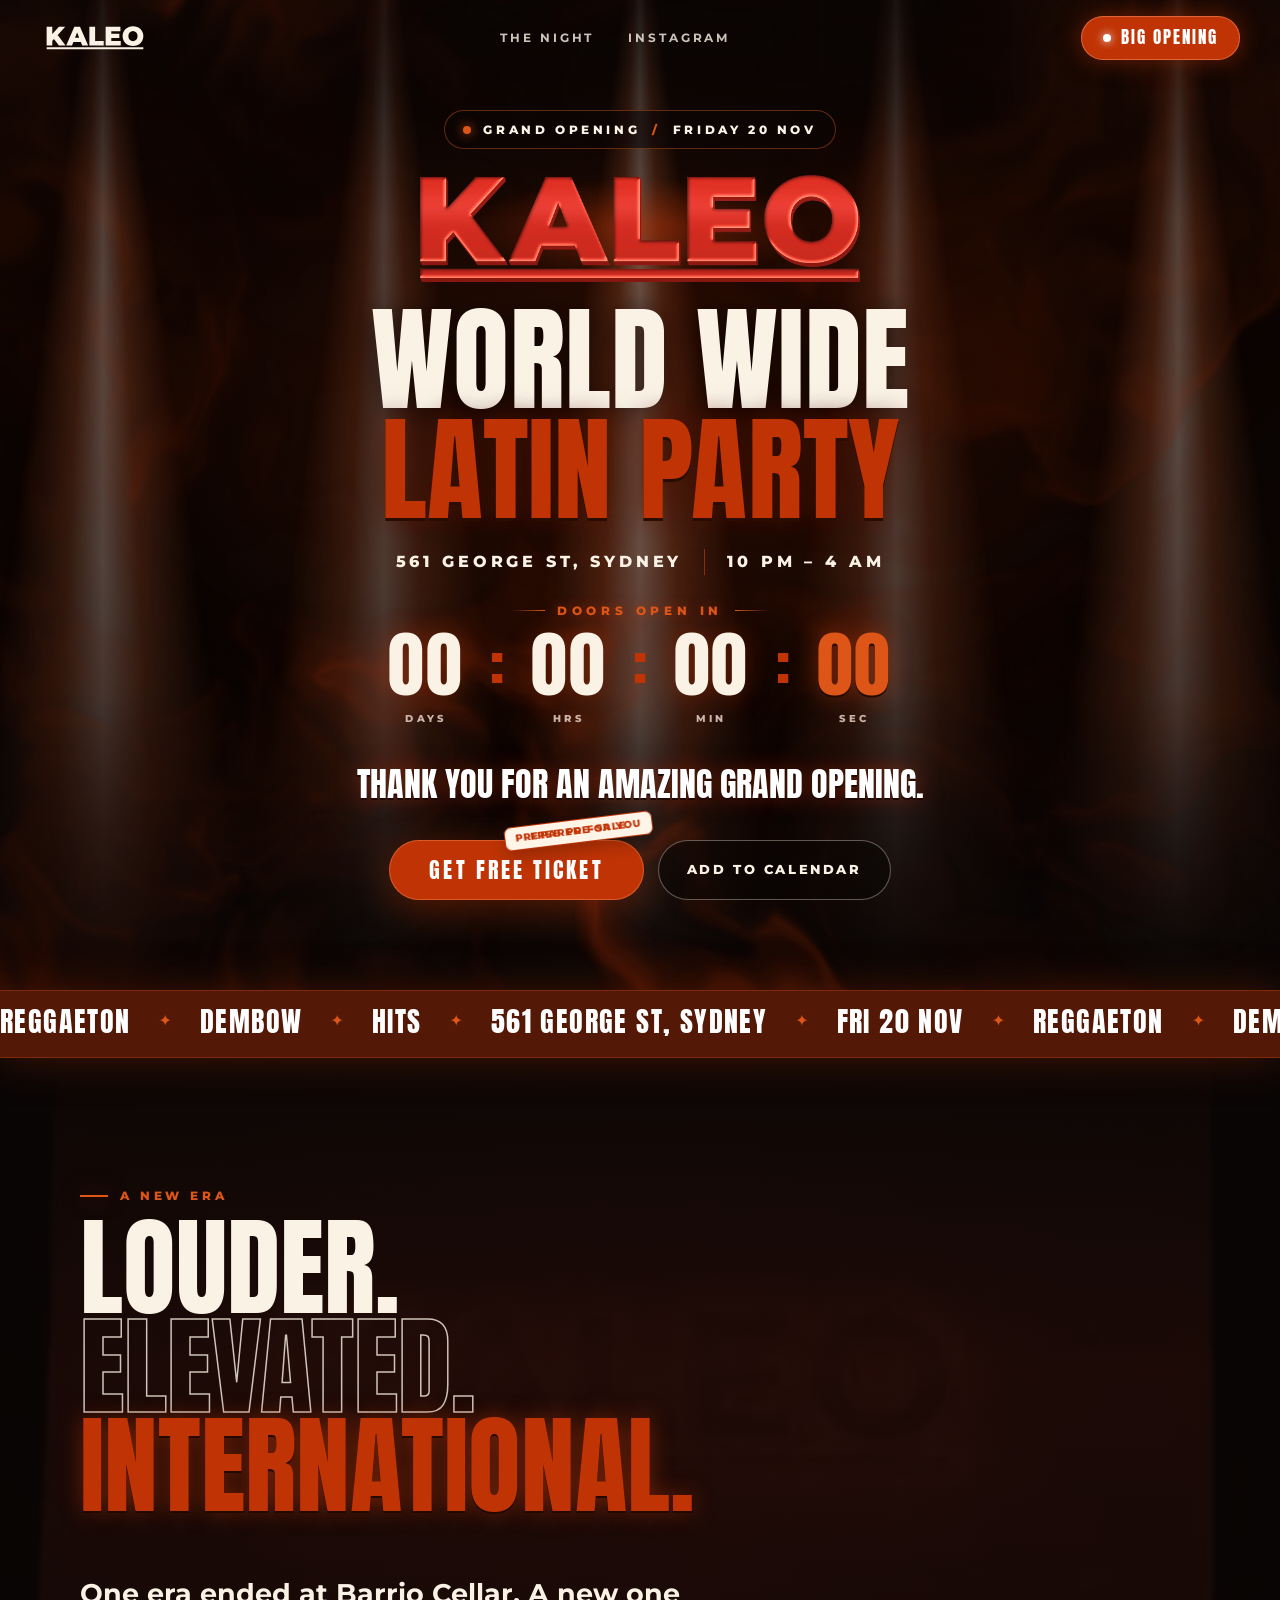
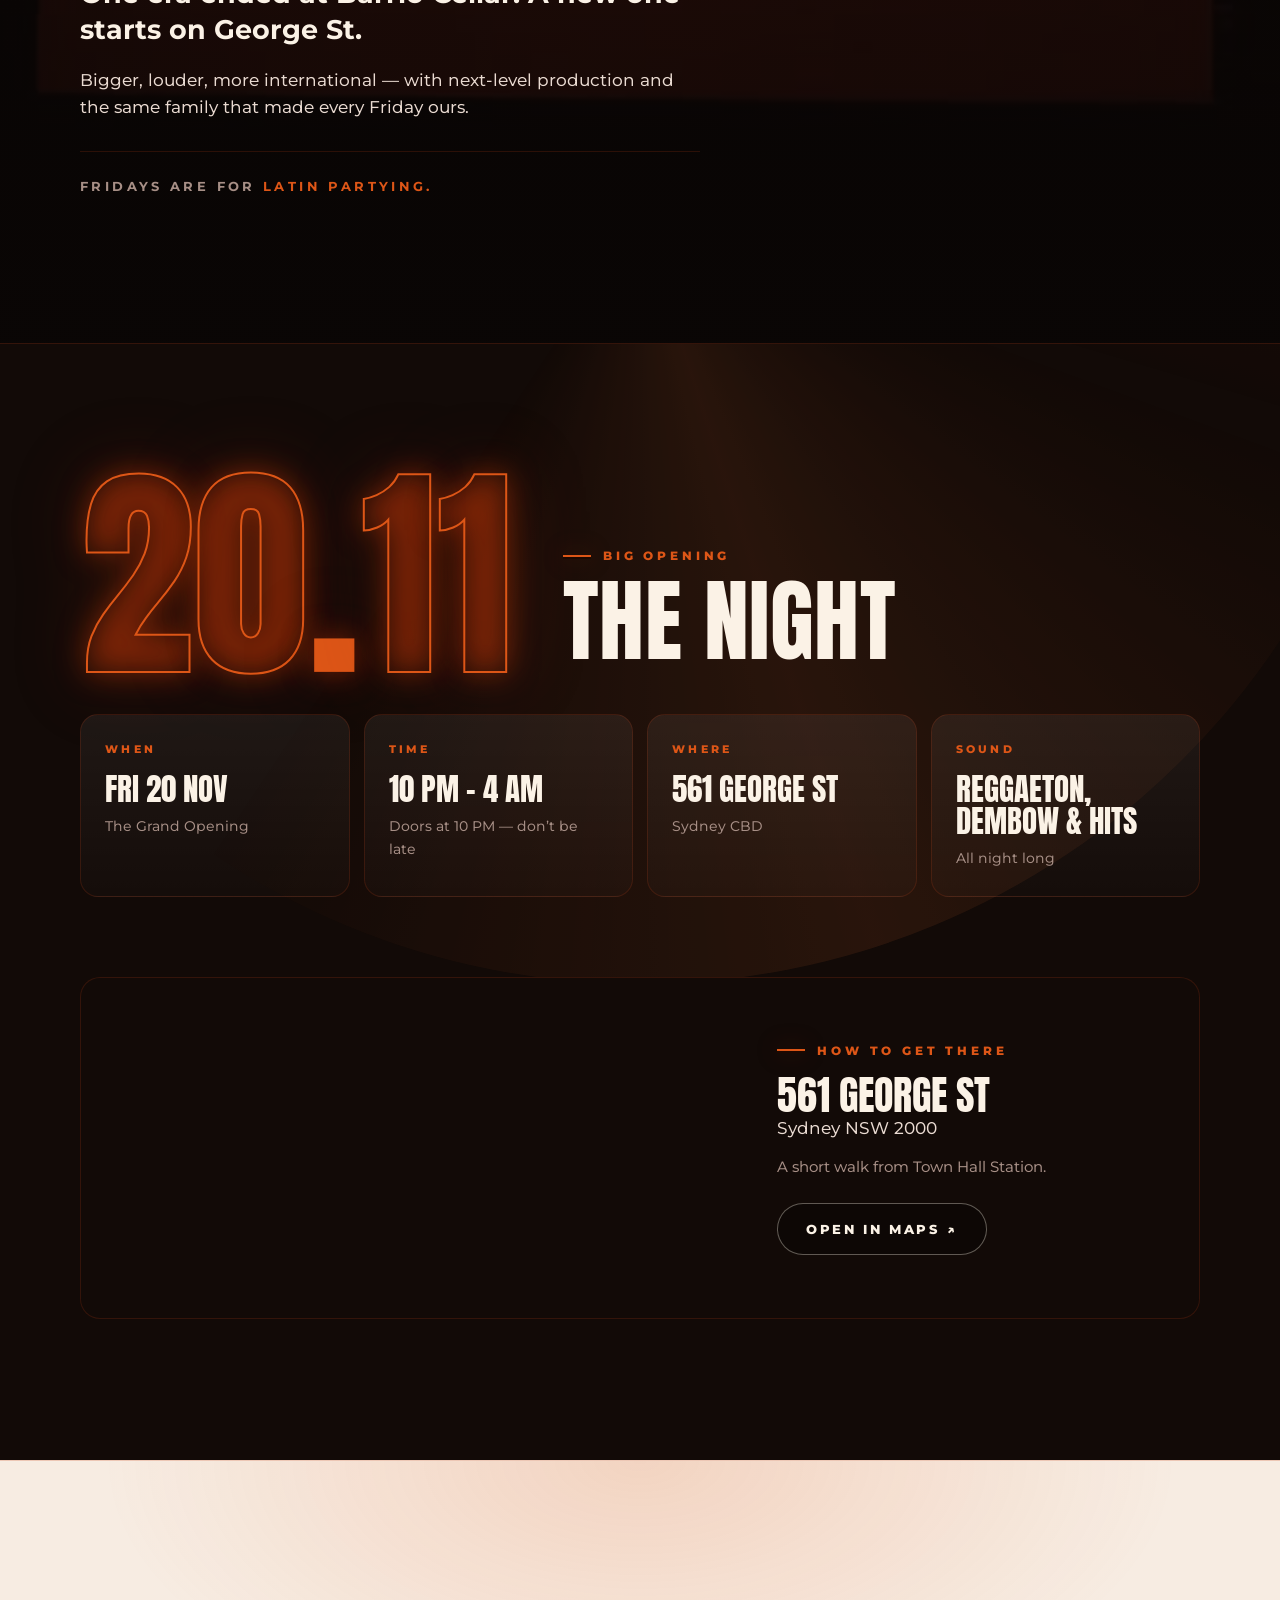
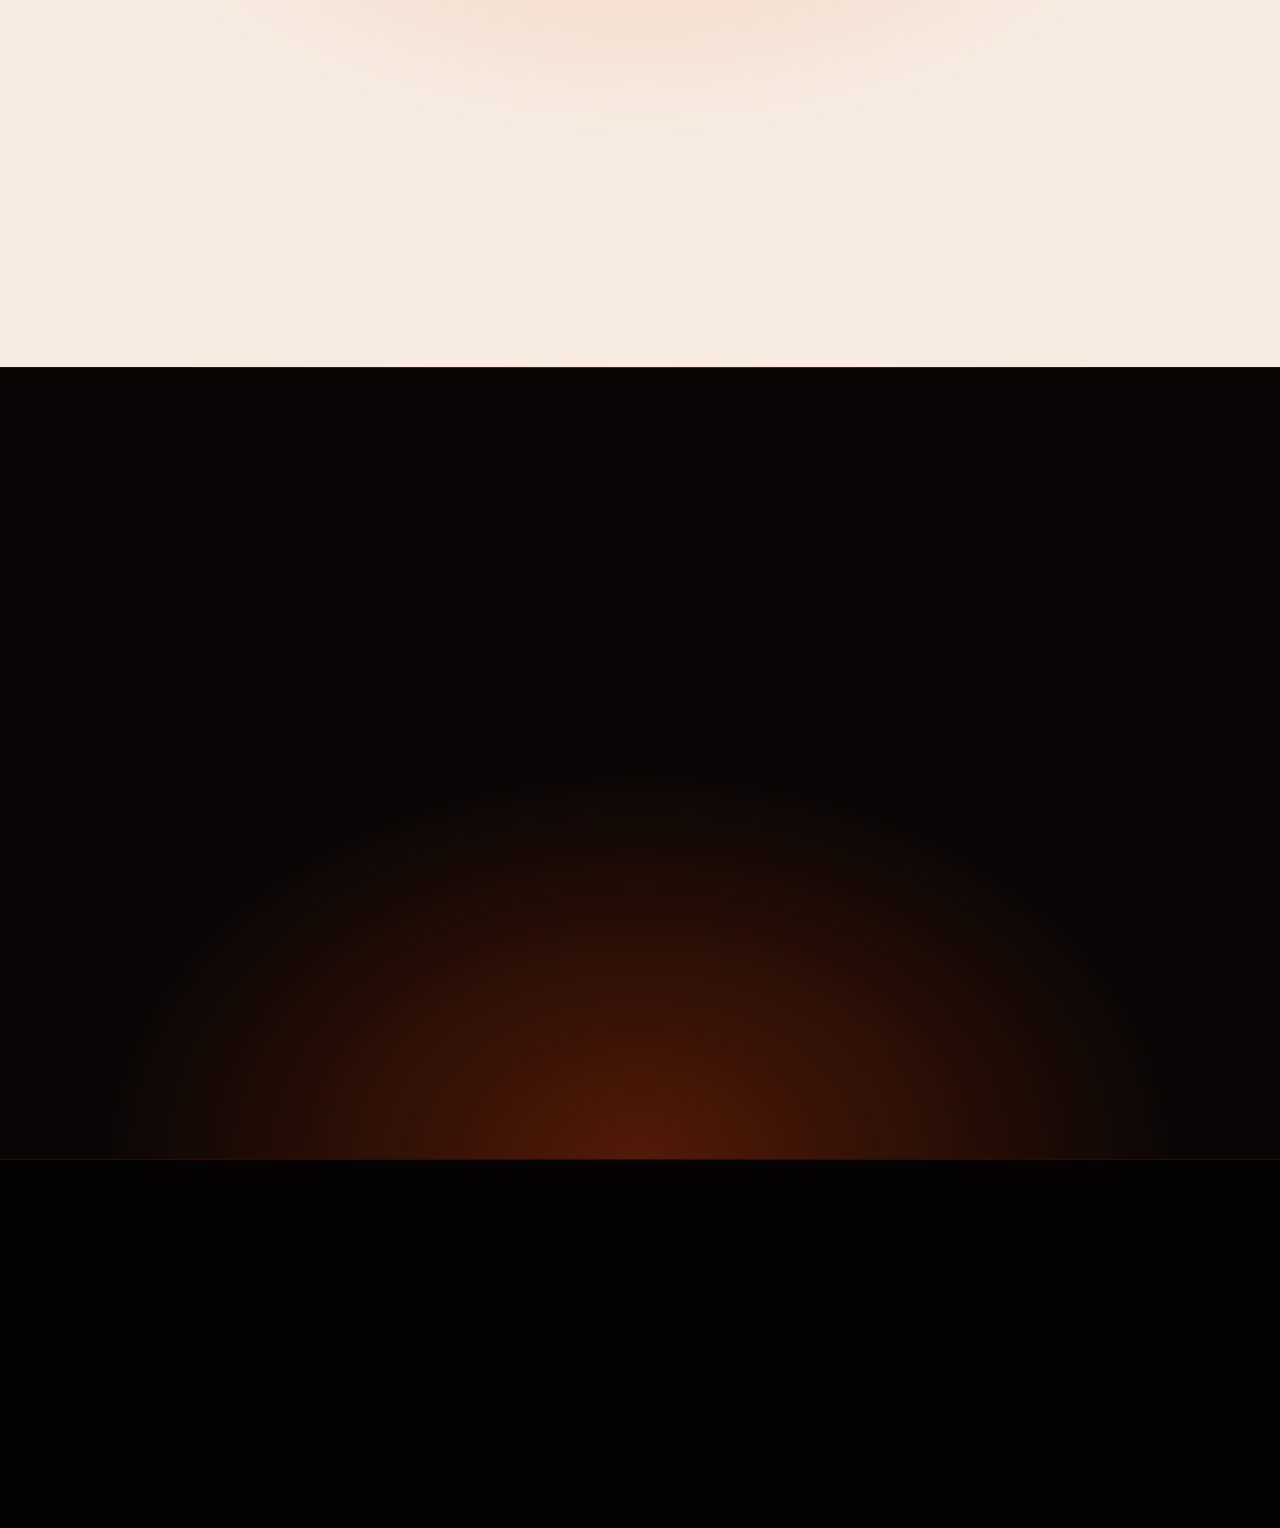
==== commit ee55eaa0: "Make the mobile page open faster and run smoother Drop the logo intro, compress the hero sequence (C" ====
--- a/site/index.html
+++ b/site/index.html
@@ -23,8 +23,8 @@
 <link rel="preload" href="assets/fonts/anton.woff" as="font" type="font/woff" crossorigin>
 <link rel="preload" href="assets/img/kaleo-logo-lacquer.webp" as="image">
 <link rel="preload" href="assets/img/kaleo-hero-poster.jpg" as="image">
-<link rel="stylesheet" href="styles.css?v=20261113d">
-<script>(function(d){d.classList.remove("no-js");try{if(!matchMedia("(prefers-reduced-motion: reduce)").matches&&!sessionStorage.getItem("kaleoIntro"))d.classList.add("has-intro")}catch(e){}})(document.documentElement)</script>
+<link rel="stylesheet" href="styles.css?v=20261114a">
+<script>(function(d){d.classList.remove("no-js");})(document.documentElement)</script>
 <script type="application/ld+json">
 {
   "@context": "https://schema.org",
@@ -56,12 +56,6 @@
 <a class="skip" href="#main">Skip to content</a>
 
 <!-- Intro tipo "drop": solo la primera vez en cada sesión -->
-<div class="intro" id="intro" aria-hidden="true">
-  <div class="intro__flash"></div>
-  <div class="intro__ring"></div>
-  <img class="intro__logo" src="assets/img/kaleo-logo-lacquer.webp" alt="" width="1400" height="339">
-</div>
-
 <header class="nav" id="top">
   <a class="nav__logo" href="#top" aria-label="KALEO home">
     <img src="assets/img/kaleo-logo-cream.svg" alt="KALEO" width="124" height="40">
@@ -94,31 +88,31 @@
     </div>
 
     <div class="hero__content">
-      <p class="hero__tag hero-in" style="--d:.1s"><span class="live-dot" aria-hidden="true"></span>Grand Opening <i aria-hidden="true">/</i> Friday 20 Nov</p>
-
-      <div class="hero__logo hero-in" style="--d:.25s">
+      <p class="hero__tag hero-in" style="--d:.05s"><span class="live-dot" aria-hidden="true"></span>Grand Opening <i aria-hidden="true">/</i> Friday 20 Nov</p>
+
+      <div class="hero__logo hero-in" style="--d:.1s">
         <img src="assets/img/kaleo-logo-lacquer.webp" alt="KALEO" width="1400" height="339">
       </div>
 
       <h1 id="hero-title" class="headline">
         <span class="sr-only">KALEO — World Wide Latin Party</span>
         <span class="headline__line" aria-hidden="true">
-          <span class="slam" style="--d:.35s">World</span>
-          <span class="slam" style="--d:.7s">Wide</span>
+          <span class="slam" style="--d:.2s">World</span>
+          <span class="slam" style="--d:.36s">Wide</span>
         </span>
         <span class="headline__line headline__line--red" aria-hidden="true">
-          <span class="slam" style="--d:1.05s">Latin</span>
-          <span class="slam" style="--d:1.4s">Party</span>
+          <span class="slam" style="--d:.52s">Latin</span>
+          <span class="slam" style="--d:.68s">Party</span>
         </span>
       </h1>
 
-      <ul class="hero__meta hero-in" style="--d:1.9s">
+      <ul class="hero__meta hero-in" style="--d:.85s">
         <li>561 George St, Sydney</li>
         <li>10 PM – 4 AM</li>
       </ul>
 
       <p class="sr-only">Opens Friday 20 November at 10 PM.</p>
-      <div class="countdown hero-in" style="--d:2s" id="countdown" aria-hidden="true">
+      <div class="countdown hero-in" style="--d:.9s" id="countdown" aria-hidden="true">
         <p class="countdown__label">Doors open in</p>
         <div class="countdown__row">
           <div class="countdown__unit"><b data-cd="d"><i>00</i></b><span>Days</span></div>
@@ -132,7 +126,7 @@
       </div>
       <p class="countdown__live" id="countdown-live" aria-live="polite" hidden>We’re live. Get down here.</p>
 
-      <div class="hero__actions hero-in" style="--d:2.1s">
+      <div class="hero__actions hero-in" style="--d:.95s">
         <a class="btn btn--red btn--big btn--offer" href="https://events.humanitix.com/kaleo-wolrdwide-latin-party-every-friday-reggaeton-and-latin-hits-town-hall/tickets?dateId=6af3ddf4823547a7dbb0559b&amp;accesscode=WEB" data-ticket data-checkout><span class="offer__stamp" aria-hidden="true"><span>Prepared for you</span><span>Free pre-sale</span></span><span class="offer__shine" aria-hidden="true"></span>Get Free Ticket</a>
         <a class="btn btn--ghost" href="kaleo-grand-opening.ics" download>Add to calendar</a>
       </div>
@@ -279,9 +273,9 @@
   </div>
 </footer>
 
-<script src="main.js?v=20261113d" defer></script>
-<script src="fx.js?v=20261113d" defer></script>
-<script src="tickets.js?v=20261113d" defer></script>
-<script src="checkout.js?v=20261113d" defer></script>
+<script src="main.js?v=20261114a" defer></script>
+<script src="fx.js?v=20261114a" defer></script>
+<script src="tickets.js?v=20261114a" defer></script>
+<script src="checkout.js?v=20261114a" defer></script>
 </body>
 </html>
--- a/site/styles.css
+++ b/site/styles.css
@@ -553,11 +553,13 @@
   .hero { background: linear-gradient(180deg, #EFCDBE 0%, #F7ECE2 55%, #F7ECE2 100%); }
   .hero__grade, .hero__vignette, .beams, .strobe, .haze, .hit-flash { display: none !important; }
   /* vídeo del local como capa transparente sobre el crema (13 nov) */
-  .hero__video { filter: sepia(.4) saturate(1.5) brightness(1.15); }
+  .hero__video { filter: none; }
+  .hero__content.is-hit { animation: none; }
+  .hero__logo::before { animation: none; opacity: .6; }
   .hero__video.is-playing { opacity: .3; }
   /* láseres en naranja intenso para que se vean sobre fondo claro */
   .lasers { z-index: 3; }
-  .lasers span { height: 3px; background: linear-gradient(90deg, transparent, rgba(192, 51, 4, .85) 25%, #FF6A1F 50%, rgba(192, 51, 4, .85) 75%, transparent); box-shadow: 0 0 10px rgba(255, 106, 31, .55); }
+  .lasers span { height: 3px; background: linear-gradient(90deg, transparent, rgba(192, 51, 4, .85) 25%, #FF6A1F 50%, rgba(192, 51, 4, .85) 75%, transparent); box-shadow: none; }
   .lasers span:nth-child(3) { display: block; }
   .hero__bg::before, .hero__bg::after {
     content: ""; position: absolute; z-index: 1; width: 62vw; height: 82vw; background: url("assets/img/brush-1-sm.webp") center / contain no-repeat;
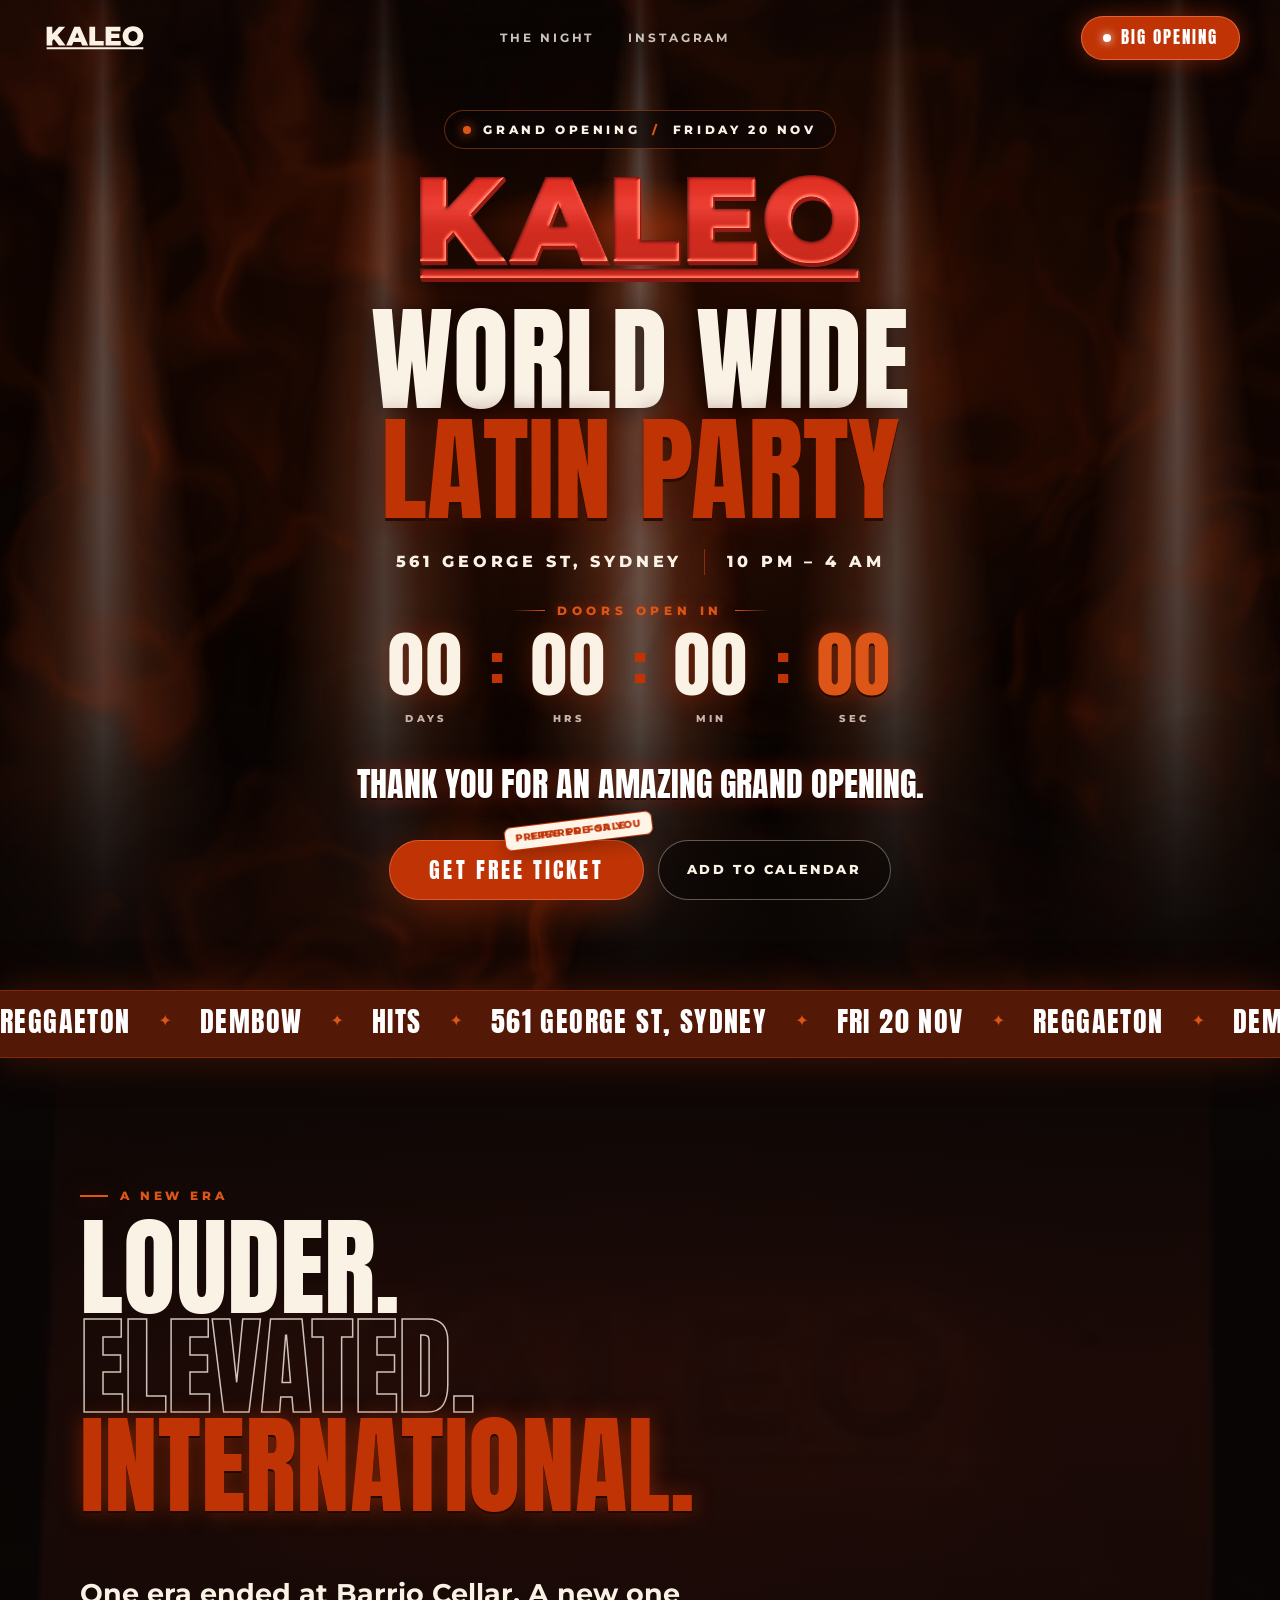
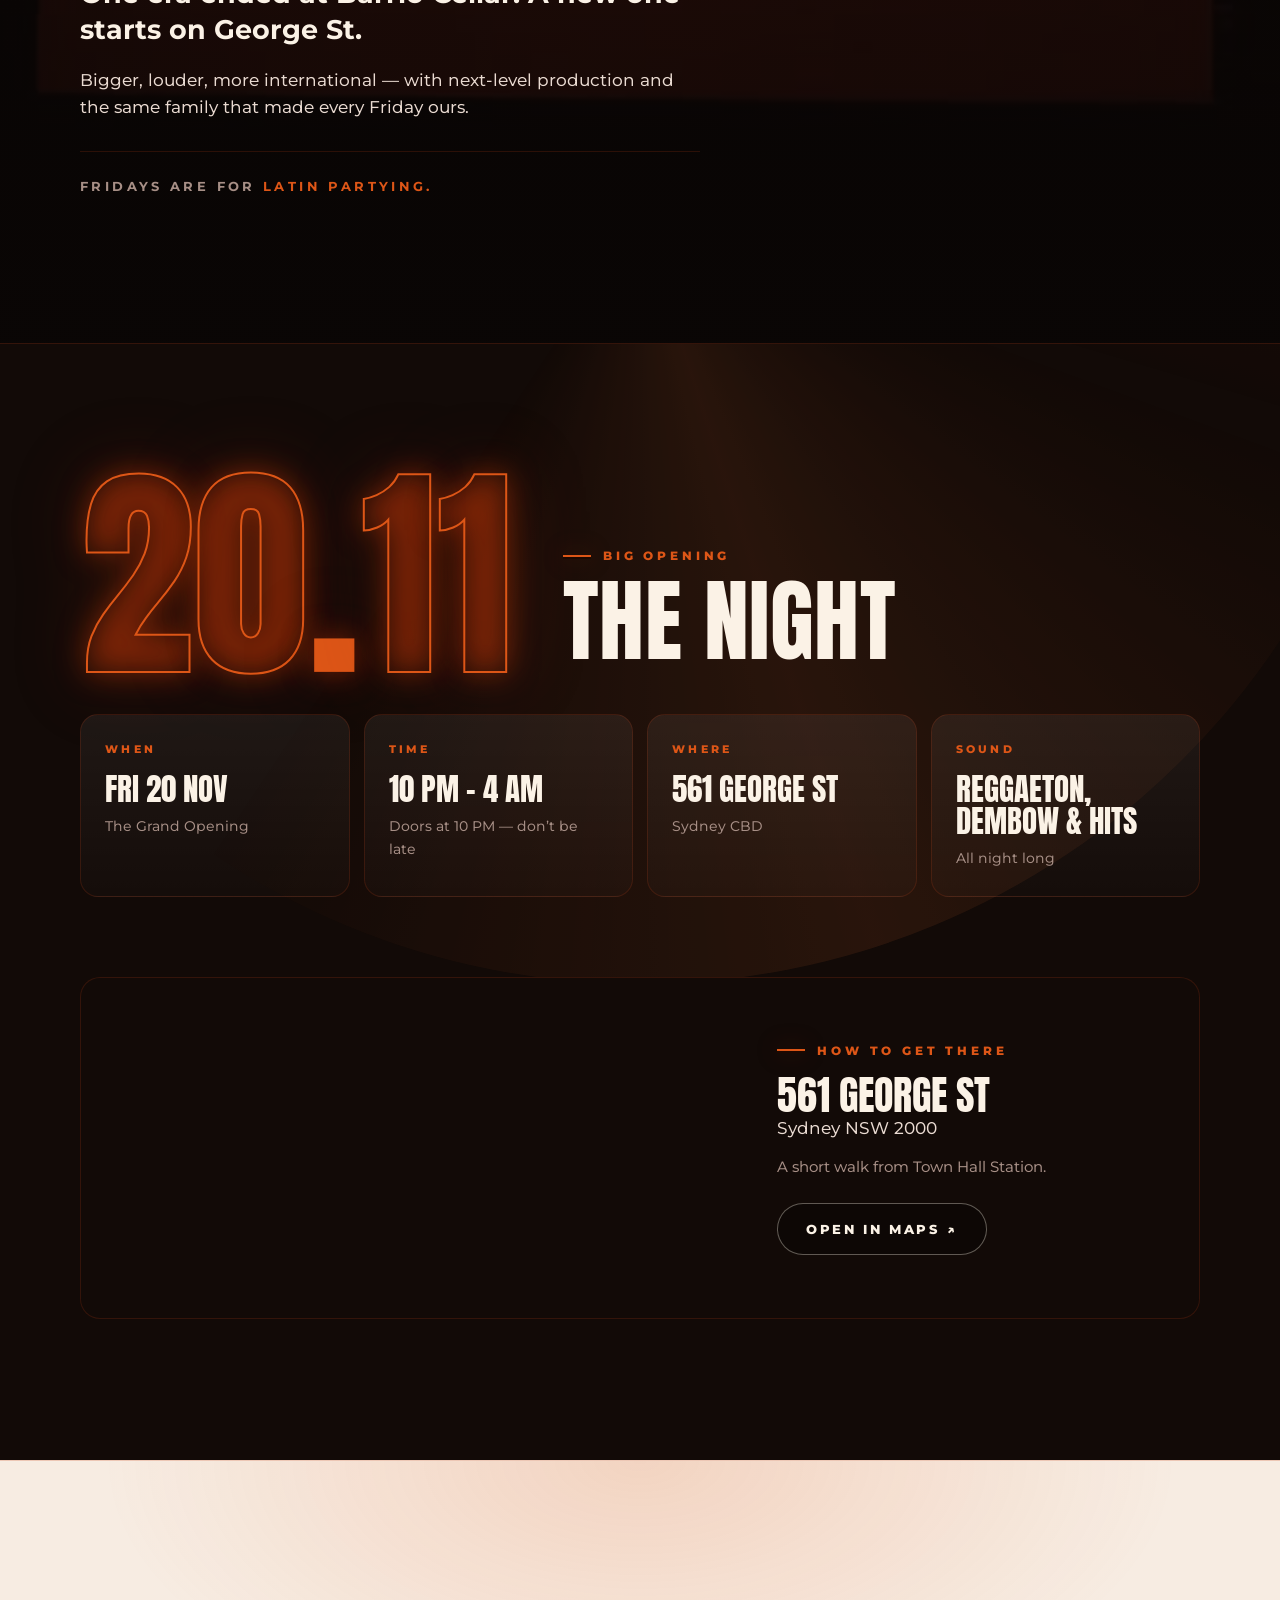
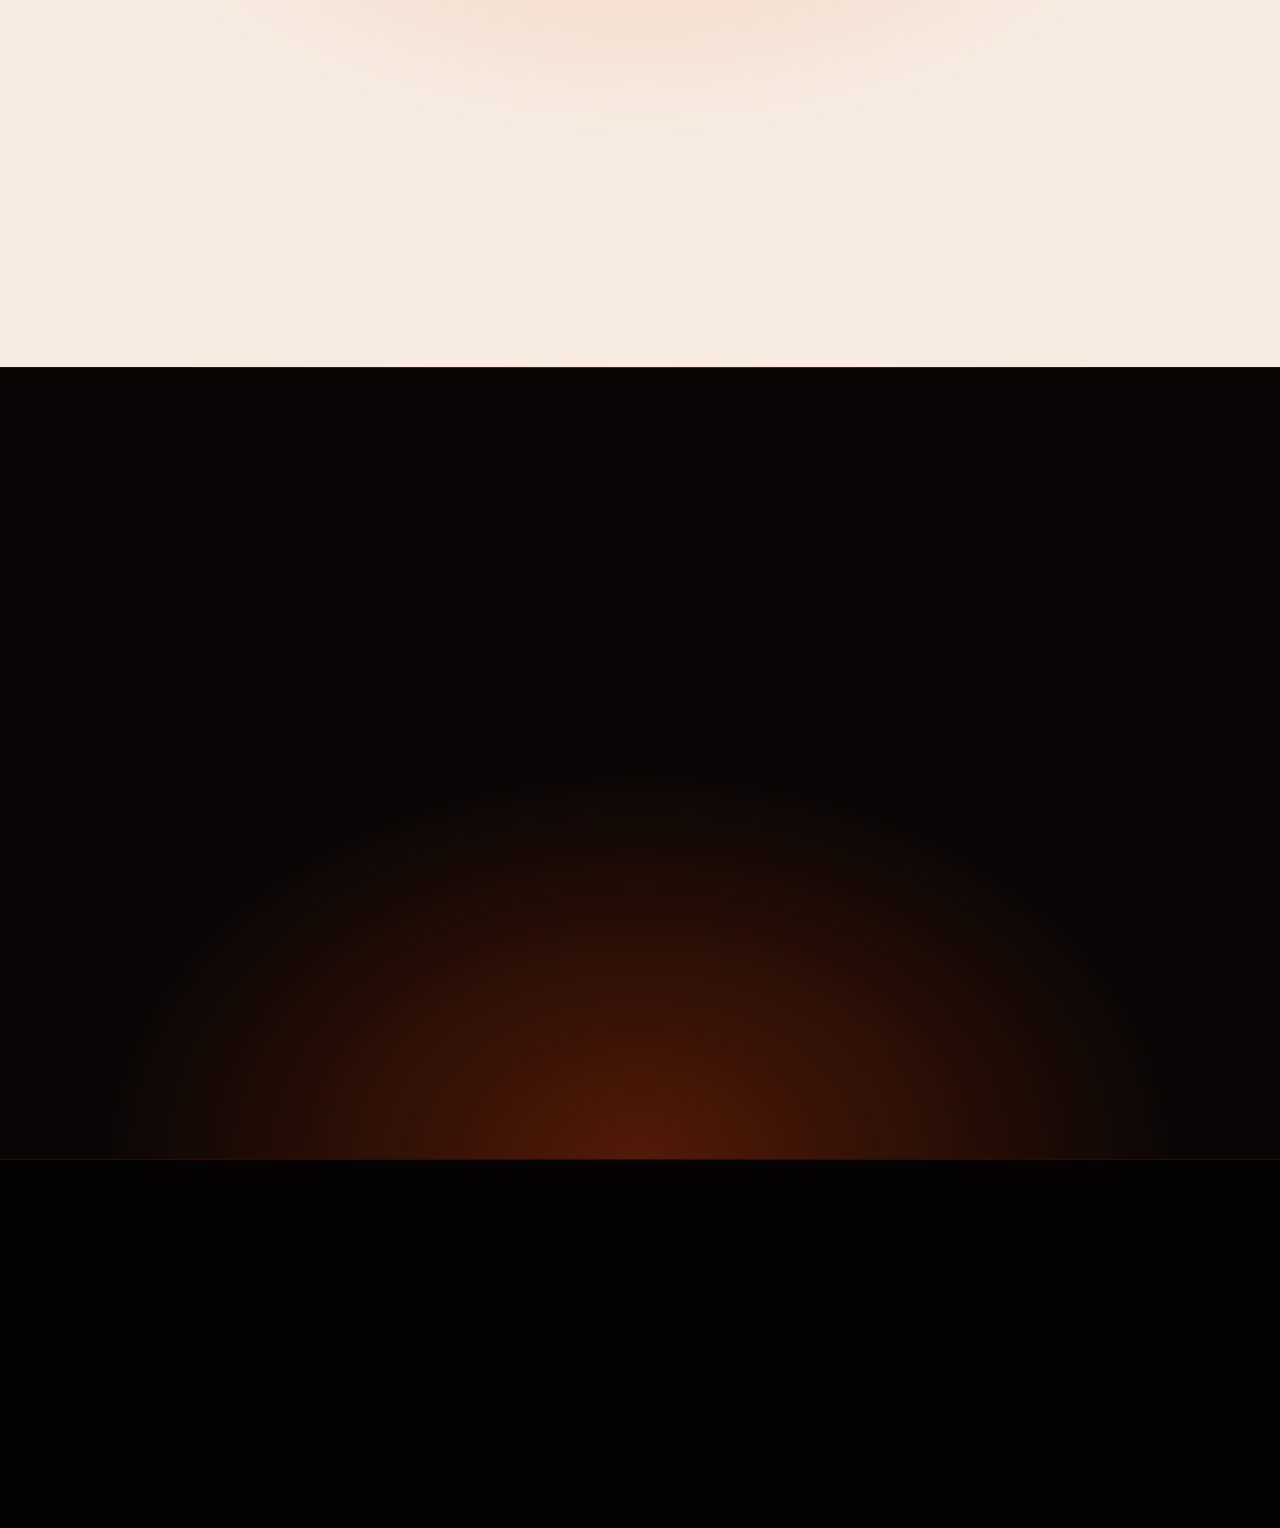
==== commit 1a1dbc94: "Give the hero entrance a little more time Co-Authored-By: Claude Opus 5.5 <noreply@anthropic.com>" ====
--- a/site/index.html
+++ b/site/index.html
@@ -23,7 +23,7 @@
 <link rel="preload" href="assets/fonts/anton.woff" as="font" type="font/woff" crossorigin>
 <link rel="preload" href="assets/img/kaleo-logo-lacquer.webp" as="image">
 <link rel="preload" href="assets/img/kaleo-hero-poster.jpg" as="image">
-<link rel="stylesheet" href="styles.css?v=20261114a">
+<link rel="stylesheet" href="styles.css?v=20261114b">
 <script>(function(d){d.classList.remove("no-js");})(document.documentElement)</script>
 <script type="application/ld+json">
 {
@@ -88,31 +88,31 @@
     </div>
 
     <div class="hero__content">
-      <p class="hero__tag hero-in" style="--d:.05s"><span class="live-dot" aria-hidden="true"></span>Grand Opening <i aria-hidden="true">/</i> Friday 20 Nov</p>
-
-      <div class="hero__logo hero-in" style="--d:.1s">
+      <p class="hero__tag hero-in" style="--d:.15s"><span class="live-dot" aria-hidden="true"></span>Grand Opening <i aria-hidden="true">/</i> Friday 20 Nov</p>
+
+      <div class="hero__logo hero-in" style="--d:.3s">
         <img src="assets/img/kaleo-logo-lacquer.webp" alt="KALEO" width="1400" height="339">
       </div>
 
       <h1 id="hero-title" class="headline">
         <span class="sr-only">KALEO — World Wide Latin Party</span>
         <span class="headline__line" aria-hidden="true">
-          <span class="slam" style="--d:.2s">World</span>
-          <span class="slam" style="--d:.36s">Wide</span>
+          <span class="slam" style="--d:.5s">World</span>
+          <span class="slam" style="--d:.78s">Wide</span>
         </span>
         <span class="headline__line headline__line--red" aria-hidden="true">
-          <span class="slam" style="--d:.52s">Latin</span>
-          <span class="slam" style="--d:.68s">Party</span>
+          <span class="slam" style="--d:1.06s">Latin</span>
+          <span class="slam" style="--d:1.34s">Party</span>
         </span>
       </h1>
 
-      <ul class="hero__meta hero-in" style="--d:.85s">
+      <ul class="hero__meta hero-in" style="--d:1.65s">
         <li>561 George St, Sydney</li>
         <li>10 PM – 4 AM</li>
       </ul>
 
       <p class="sr-only">Opens Friday 20 November at 10 PM.</p>
-      <div class="countdown hero-in" style="--d:.9s" id="countdown" aria-hidden="true">
+      <div class="countdown hero-in" style="--d:1.8s" id="countdown" aria-hidden="true">
         <p class="countdown__label">Doors open in</p>
         <div class="countdown__row">
           <div class="countdown__unit"><b data-cd="d"><i>00</i></b><span>Days</span></div>
@@ -126,7 +126,7 @@
       </div>
       <p class="countdown__live" id="countdown-live" aria-live="polite" hidden>We’re live. Get down here.</p>
 
-      <div class="hero__actions hero-in" style="--d:.95s">
+      <div class="hero__actions hero-in" style="--d:1.95s">
         <a class="btn btn--red btn--big btn--offer" href="https://events.humanitix.com/kaleo-wolrdwide-latin-party-every-friday-reggaeton-and-latin-hits-town-hall/tickets?dateId=6af3ddf4823547a7dbb0559b&amp;accesscode=WEB" data-ticket data-checkout><span class="offer__stamp" aria-hidden="true"><span>Prepared for you</span><span>Free pre-sale</span></span><span class="offer__shine" aria-hidden="true"></span>Get Free Ticket</a>
         <a class="btn btn--ghost" href="kaleo-grand-opening.ics" download>Add to calendar</a>
       </div>
@@ -273,9 +273,9 @@
   </div>
 </footer>
 
-<script src="main.js?v=20261114a" defer></script>
-<script src="fx.js?v=20261114a" defer></script>
-<script src="tickets.js?v=20261114a" defer></script>
-<script src="checkout.js?v=20261114a" defer></script>
+<script src="main.js?v=20261114b" defer></script>
+<script src="fx.js?v=20261114b" defer></script>
+<script src="tickets.js?v=20261114b" defer></script>
+<script src="checkout.js?v=20261114b" defer></script>
 </body>
 </html>
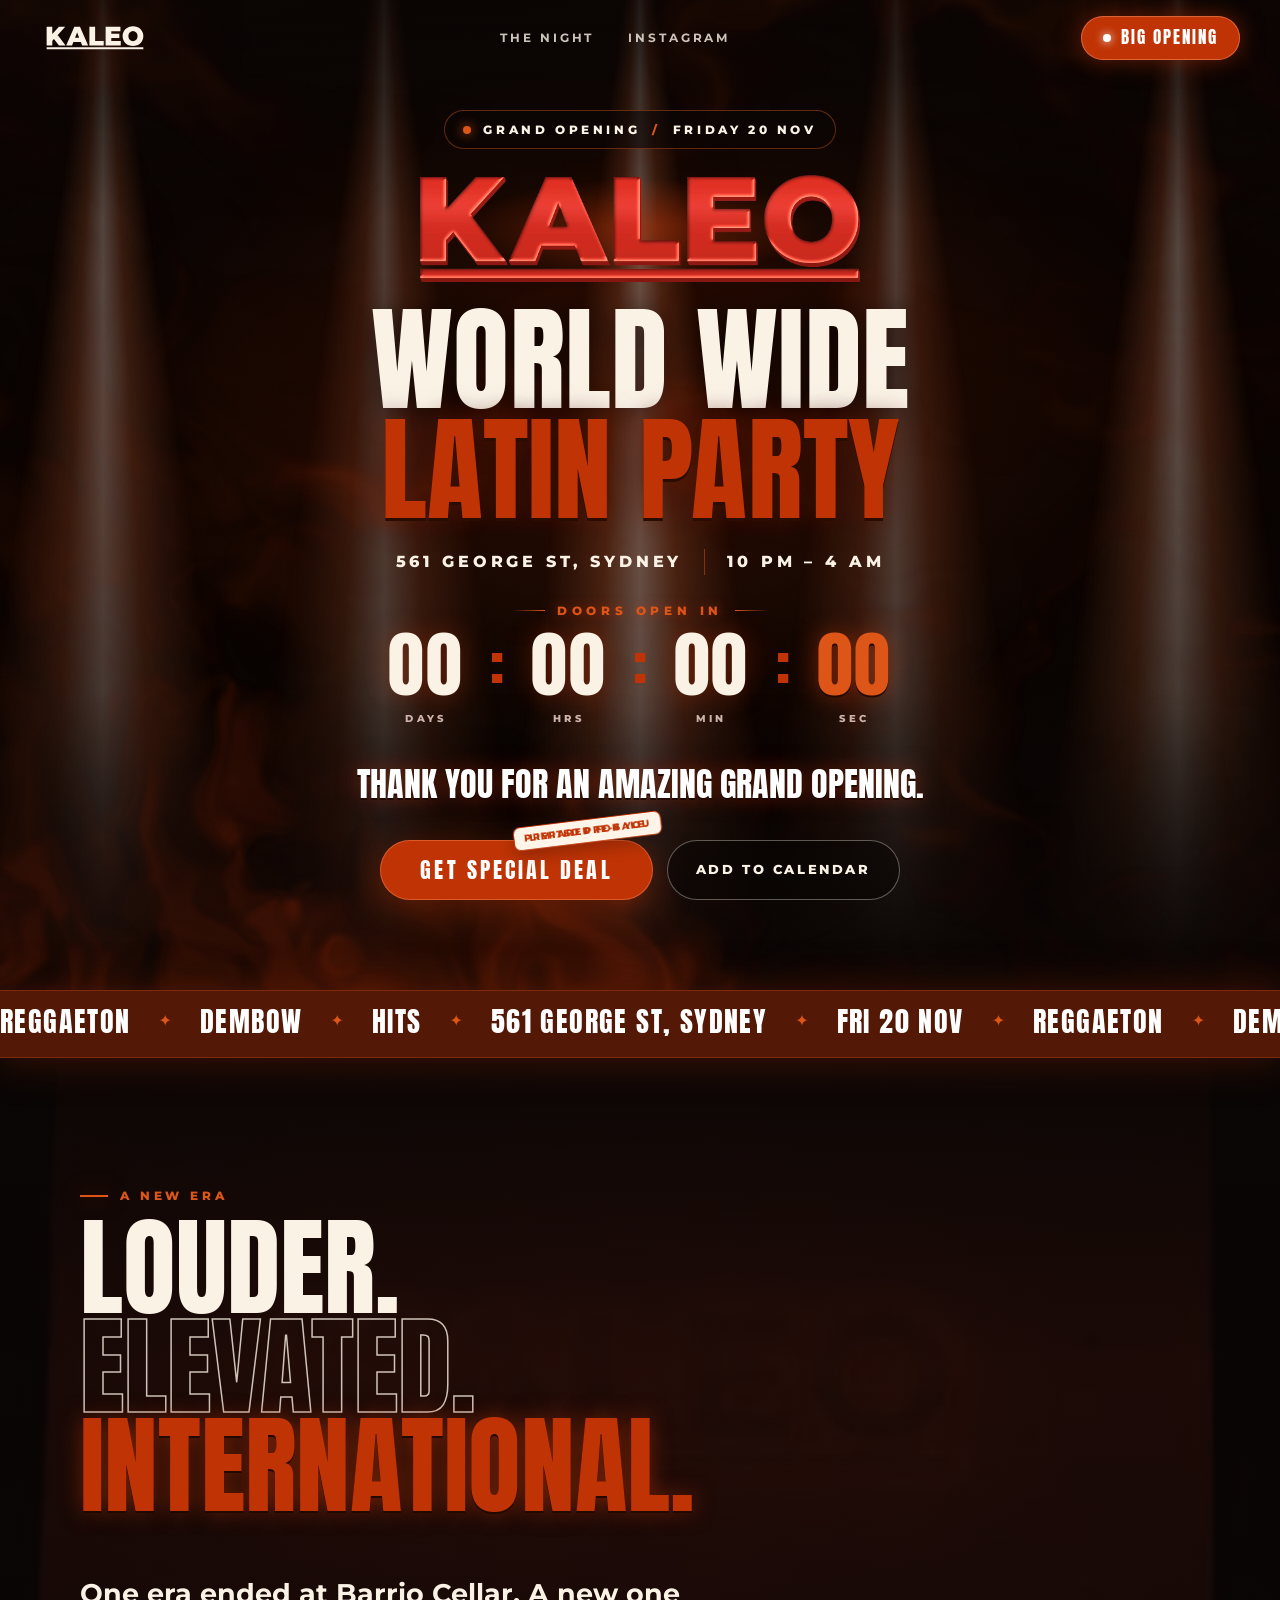
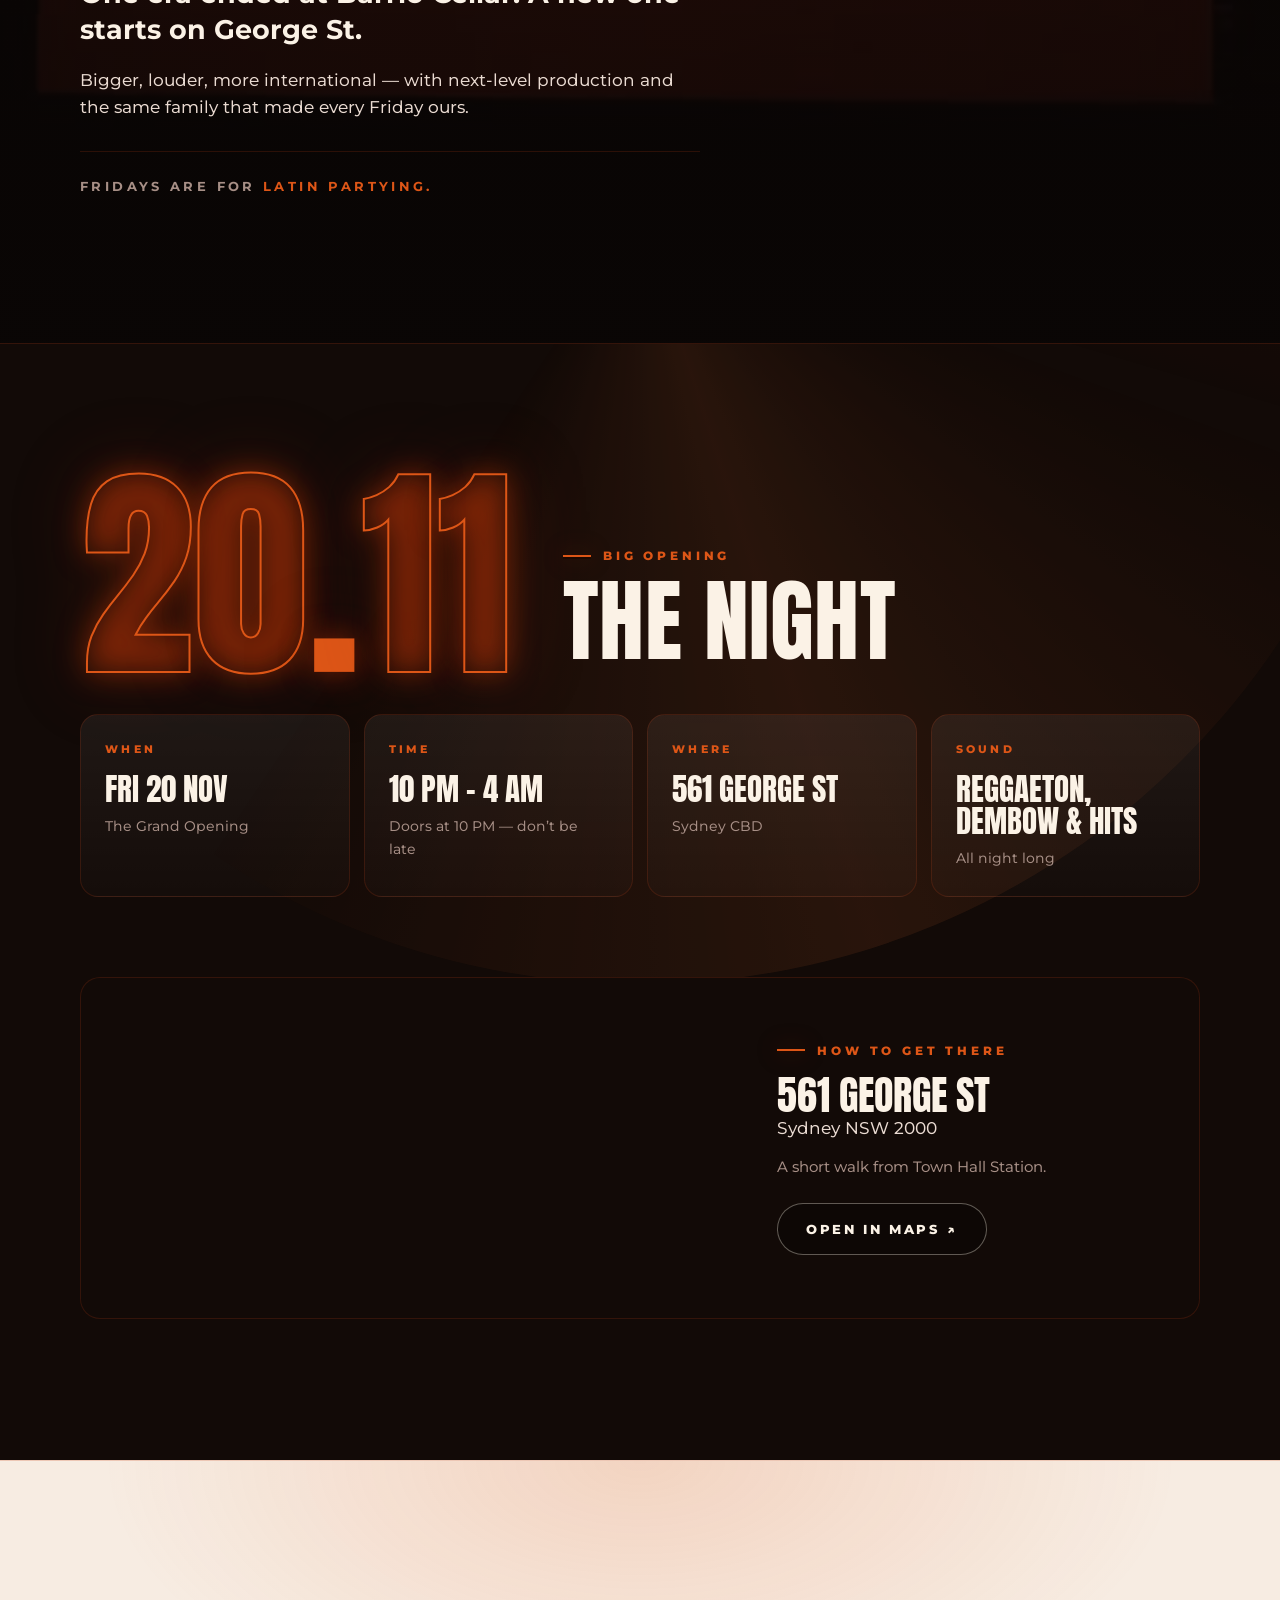
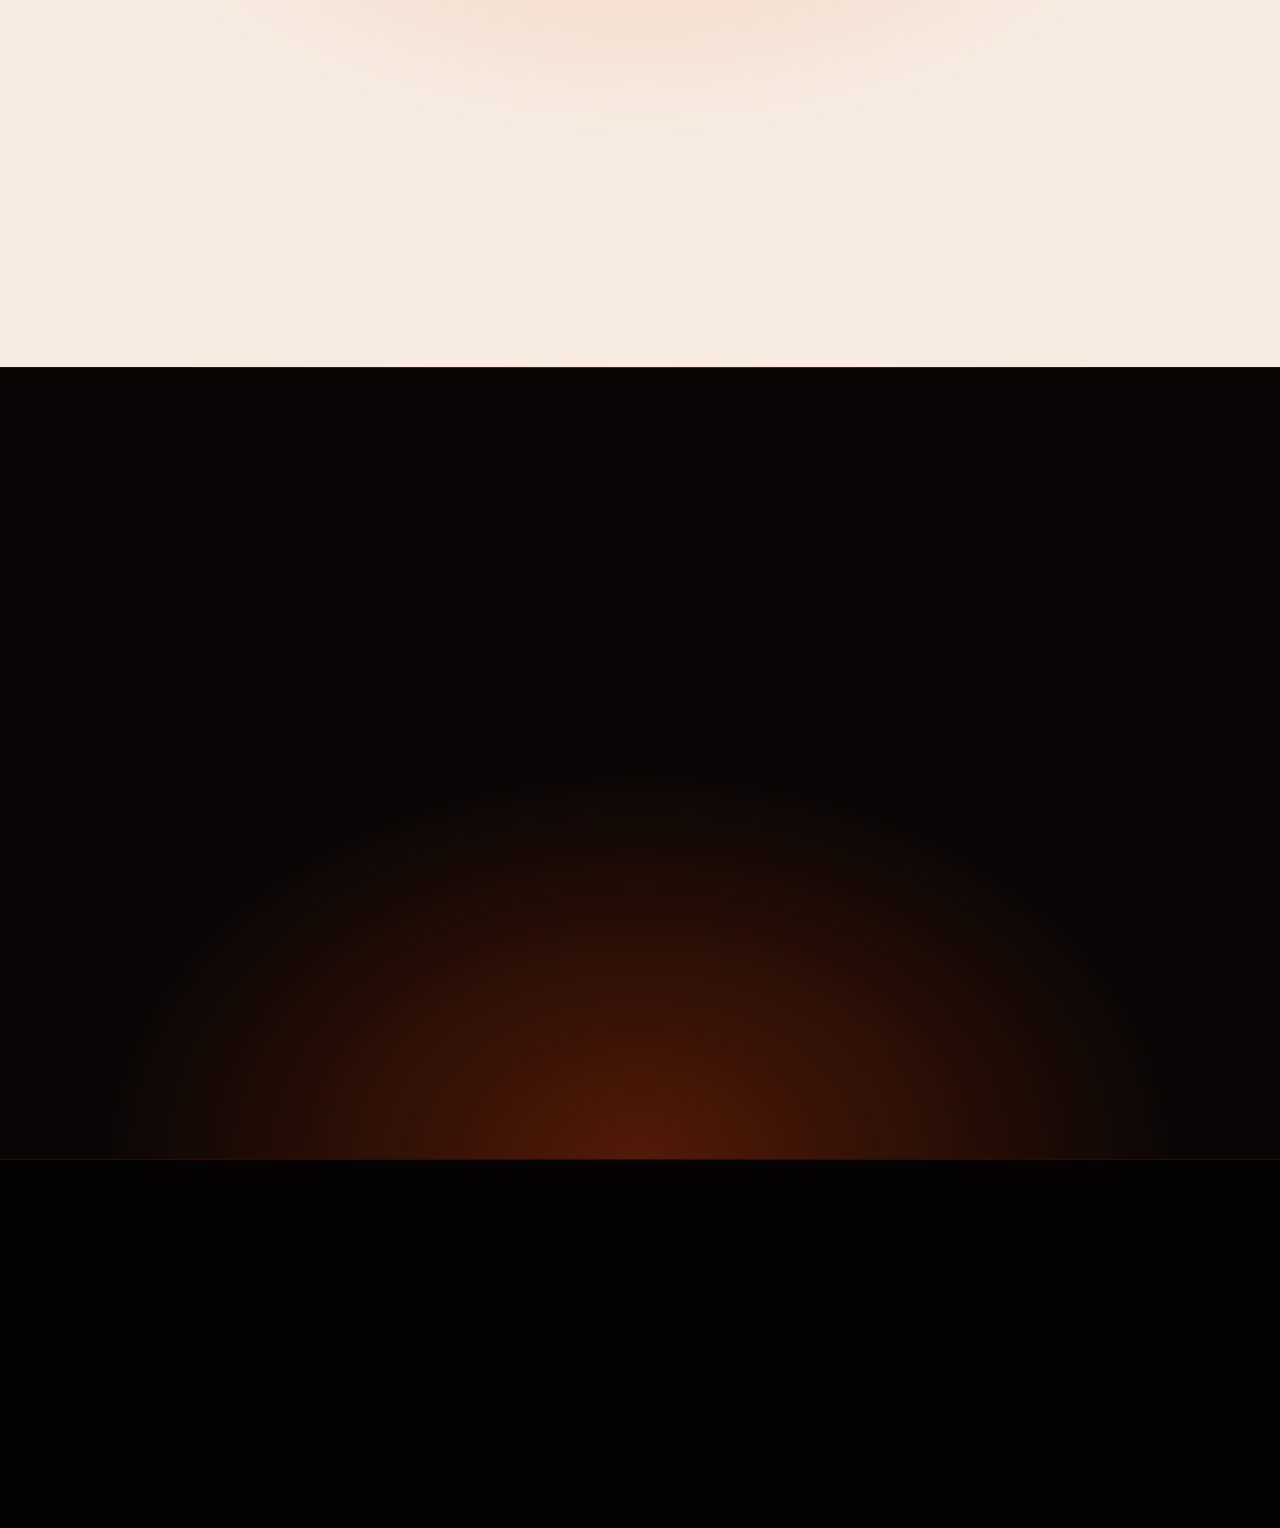
==== commit c3c3a671: "Call the offer Special Deal and drop the smoke on mobile, keeping lasers Co-Authored-By: Claude Opus" ====
--- a/site/index.html
+++ b/site/index.html
@@ -23,7 +23,7 @@
 <link rel="preload" href="assets/fonts/anton.woff" as="font" type="font/woff" crossorigin>
 <link rel="preload" href="assets/img/kaleo-logo-lacquer.webp" as="image">
 <link rel="preload" href="assets/img/kaleo-hero-poster.jpg" as="image">
-<link rel="stylesheet" href="styles.css?v=20261114b">
+<link rel="stylesheet" href="styles.css?v=20261115a">
 <script>(function(d){d.classList.remove("no-js");})(document.documentElement)</script>
 <script type="application/ld+json">
 {
@@ -127,7 +127,7 @@
       <p class="countdown__live" id="countdown-live" aria-live="polite" hidden>We’re live. Get down here.</p>
 
       <div class="hero__actions hero-in" style="--d:1.95s">
-        <a class="btn btn--red btn--big btn--offer" href="https://events.humanitix.com/kaleo-wolrdwide-latin-party-every-friday-reggaeton-and-latin-hits-town-hall/tickets?dateId=6af3ddf4823547a7dbb0559b&amp;accesscode=WEB" data-ticket data-checkout><span class="offer__stamp" aria-hidden="true"><span>Prepared for you</span><span>Free pre-sale</span></span><span class="offer__shine" aria-hidden="true"></span>Get Free Ticket</a>
+        <a class="btn btn--red btn--big btn--offer" href="https://events.humanitix.com/kaleo-wolrdwide-latin-party-every-friday-reggaeton-and-latin-hits-town-hall/tickets?dateId=6af3ddf4823547a7dbb0559b&amp;accesscode=WEB" data-ticket data-checkout><span class="offer__stamp" aria-hidden="true"><span>Prepared for you</span><span>Limited pre-sale</span></span><span class="offer__shine" aria-hidden="true"></span>Get Special Deal</a>
         <a class="btn btn--ghost" href="kaleo-grand-opening.ics" download>Add to calendar</a>
       </div>
     </div>
@@ -240,7 +240,7 @@
       <h2 id="closer-title" class="closer__title">See you <span>downstairs.</span></h2>
       <p class="closer__sub"><span>561 George St, Sydney</span></p>
       <div class="closer__actions">
-        <a class="btn btn--red btn--big btn--offer" href="https://events.humanitix.com/kaleo-wolrdwide-latin-party-every-friday-reggaeton-and-latin-hits-town-hall/tickets?dateId=6af3ddf4823547a7dbb0559b&amp;accesscode=WEB" data-ticket data-checkout><span class="offer__stamp" aria-hidden="true"><span>Prepared for you</span><span>Free pre-sale</span></span><span class="offer__shine" aria-hidden="true"></span>Get Free Ticket</a>
+        <a class="btn btn--red btn--big btn--offer" href="https://events.humanitix.com/kaleo-wolrdwide-latin-party-every-friday-reggaeton-and-latin-hits-town-hall/tickets?dateId=6af3ddf4823547a7dbb0559b&amp;accesscode=WEB" data-ticket data-checkout><span class="offer__stamp" aria-hidden="true"><span>Prepared for you</span><span>Limited pre-sale</span></span><span class="offer__shine" aria-hidden="true"></span>Get Special Deal</a>
         <a class="btn btn--ghost" id="share-wa" href="https://wa.me/?text=KALEO%20Grand%20Opening%20%E2%80%94%20World%20Wide%20Latin%20Party.%20Fri%2020%20Nov%2C%2010%20PM%20%E2%80%93%204%20AM%2C%20561%20George%20St%2C%20Sydney" target="_blank" rel="noopener">Share on WhatsApp</a>
       </div>
     </div>
@@ -251,7 +251,7 @@
 <!-- Barra fija de entradas: discreta, aparece al pasar el inicio -->
 <div class="ticketbar" id="ticketbar">
   <p class="ticketbar__info"><b>Grand Opening</b><span>Fri 20 Nov · 10 PM · 561 George St</span></p>
-  <a class="ticketbar__btn" href="https://events.humanitix.com/kaleo-wolrdwide-latin-party-every-friday-reggaeton-and-latin-hits-town-hall/tickets?dateId=6af3ddf4823547a7dbb0559b&amp;accesscode=WEB" data-ticket data-checkout>Free Ticket</a>
+  <a class="ticketbar__btn" href="https://events.humanitix.com/kaleo-wolrdwide-latin-party-every-friday-reggaeton-and-latin-hits-town-hall/tickets?dateId=6af3ddf4823547a7dbb0559b&amp;accesscode=WEB" data-ticket data-checkout>Special Deal</a>
 </div>
 
 <!-- Pago de Humanitix dentro de la web (widget ?w=true) -->
@@ -273,9 +273,9 @@
   </div>
 </footer>
 
-<script src="main.js?v=20261114b" defer></script>
-<script src="fx.js?v=20261114b" defer></script>
-<script src="tickets.js?v=20261114b" defer></script>
-<script src="checkout.js?v=20261114b" defer></script>
+<script src="main.js?v=20261115a" defer></script>
+<script src="fx.js?v=20261115a" defer></script>
+<script src="tickets.js?v=20261115a" defer></script>
+<script src="checkout.js?v=20261115a" defer></script>
 </body>
 </html>
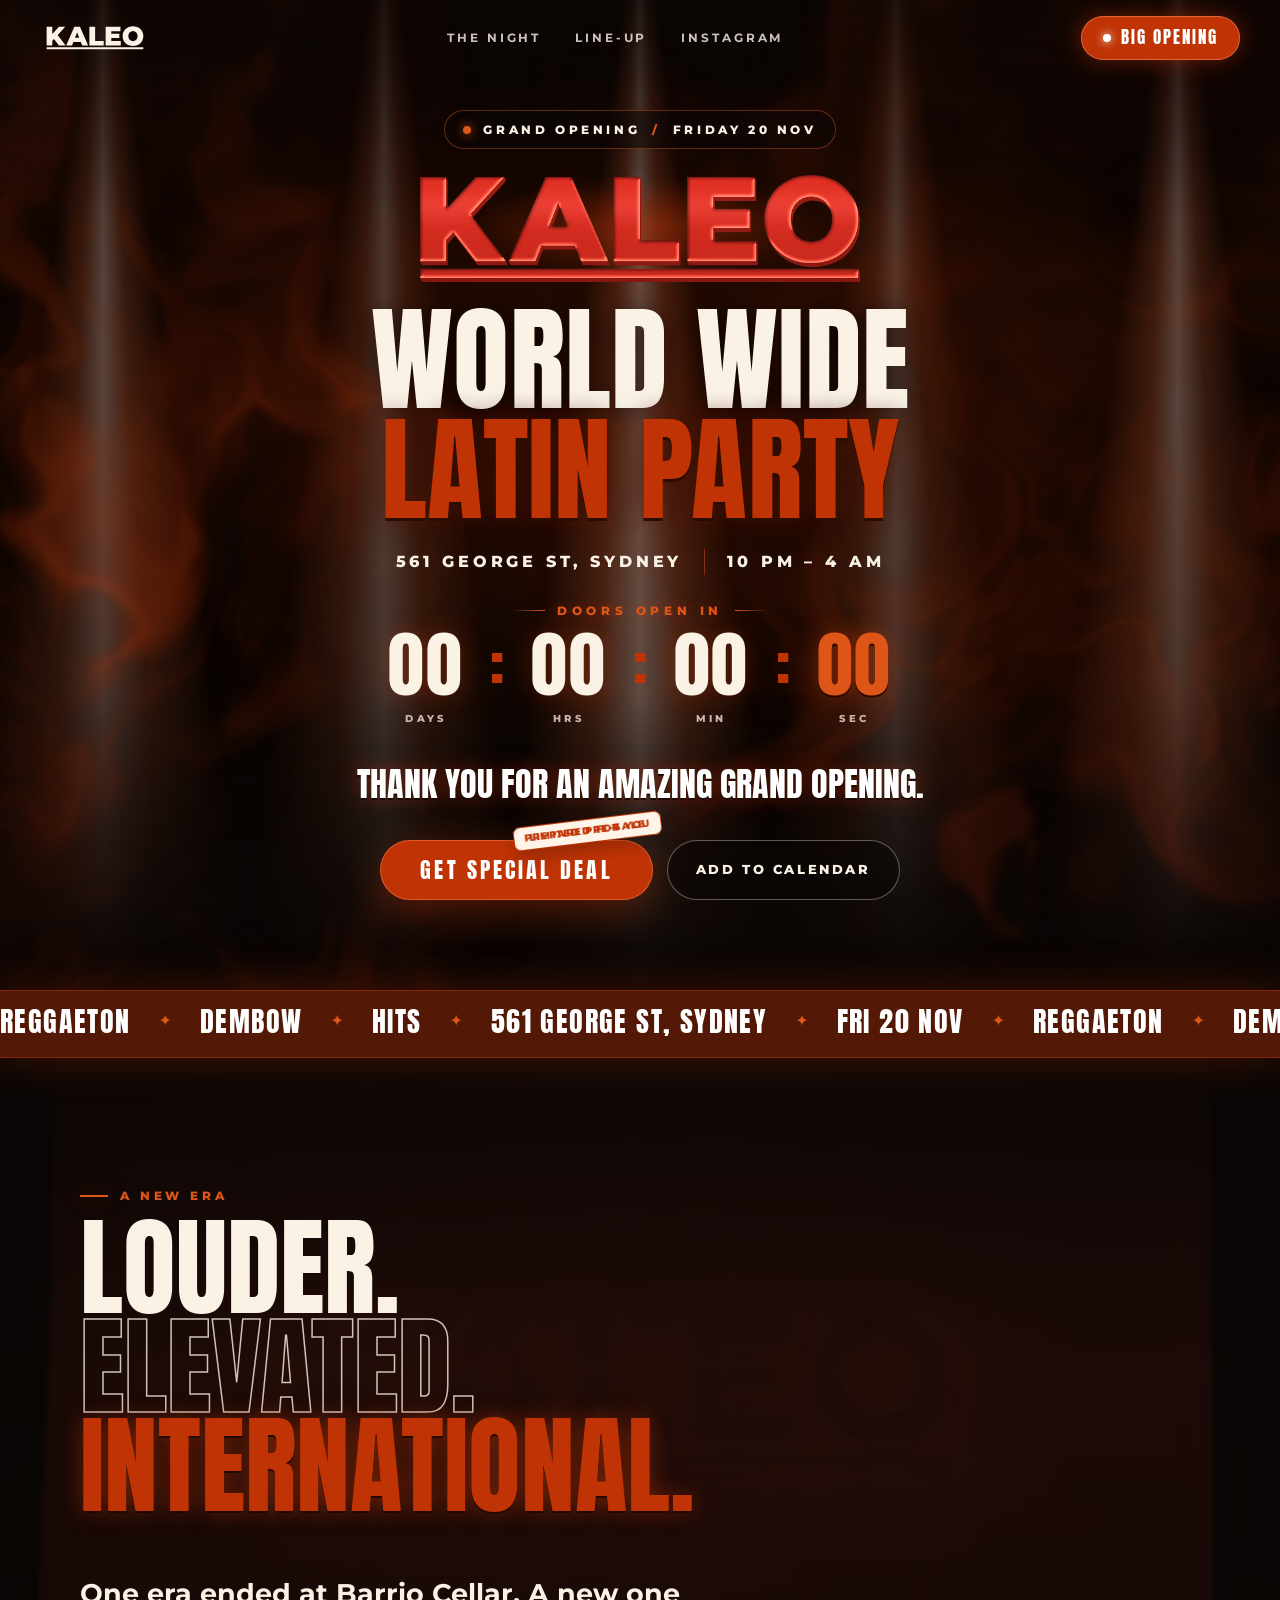
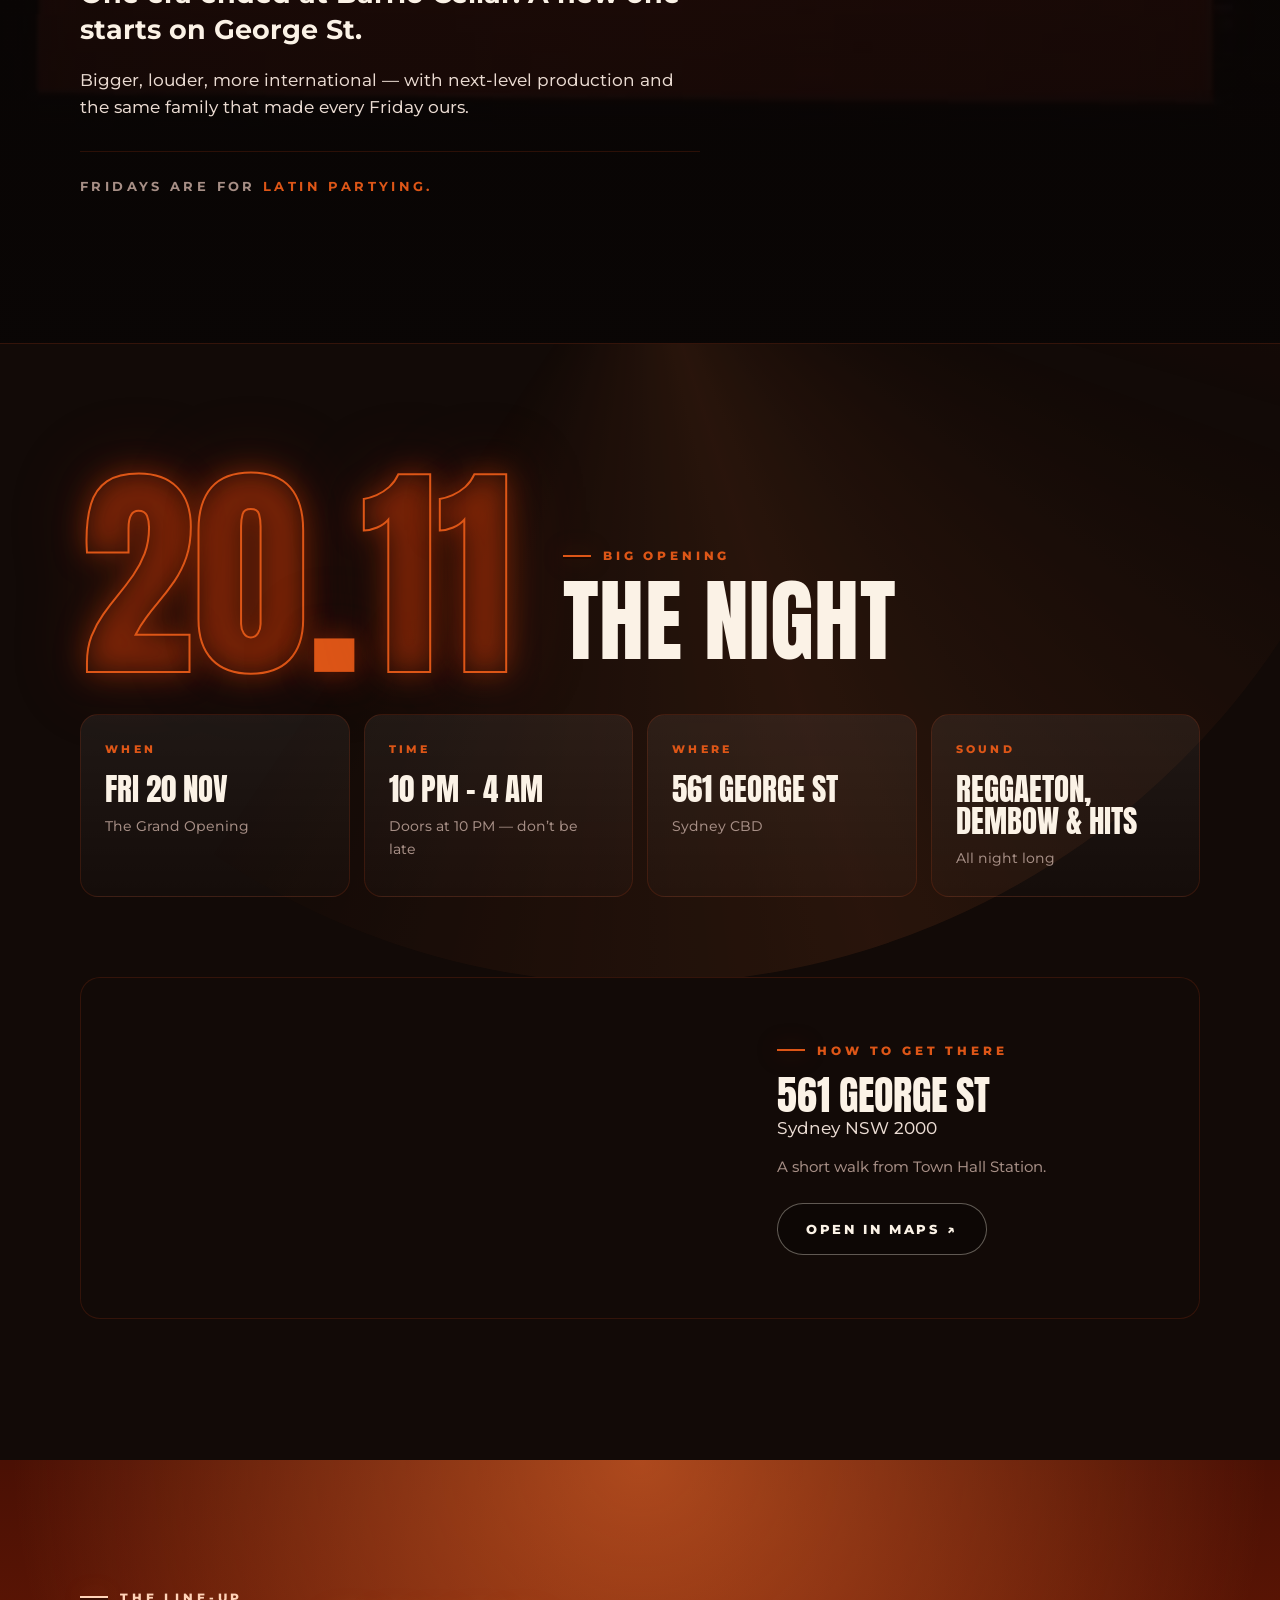
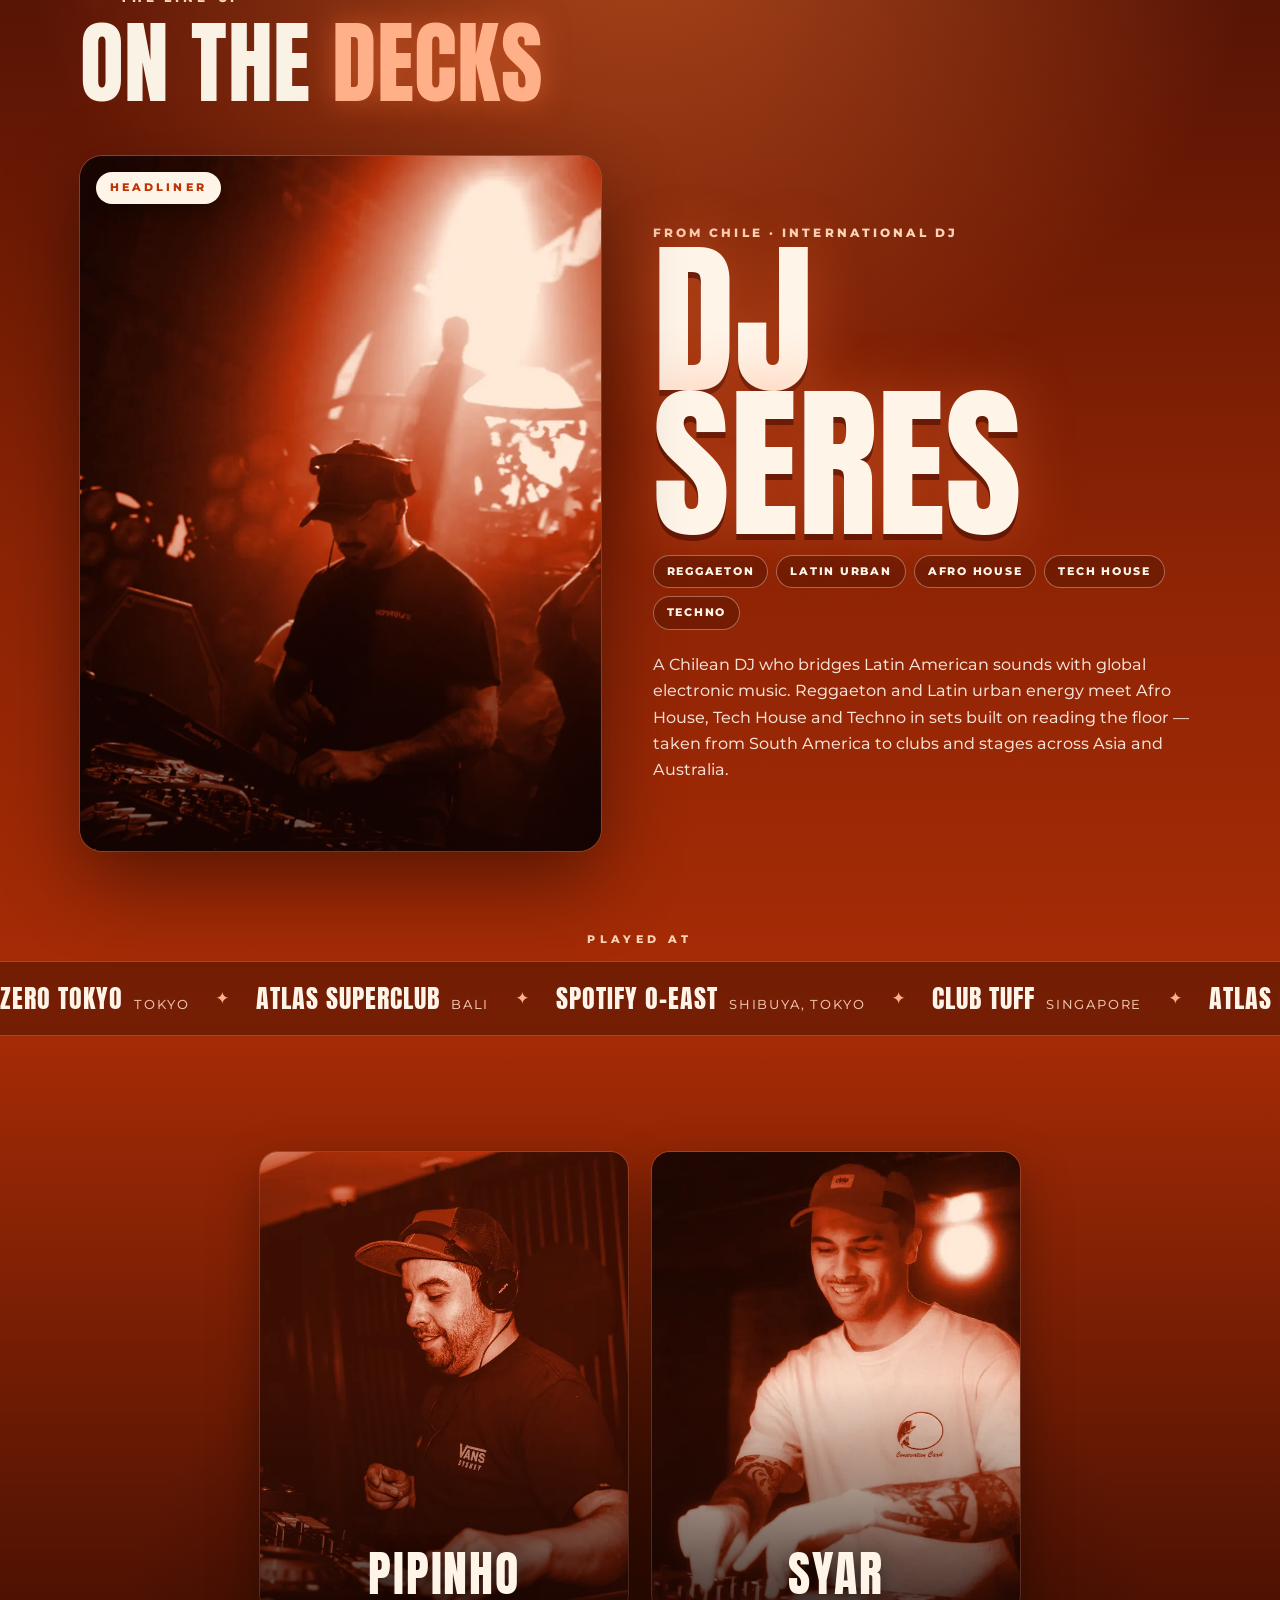
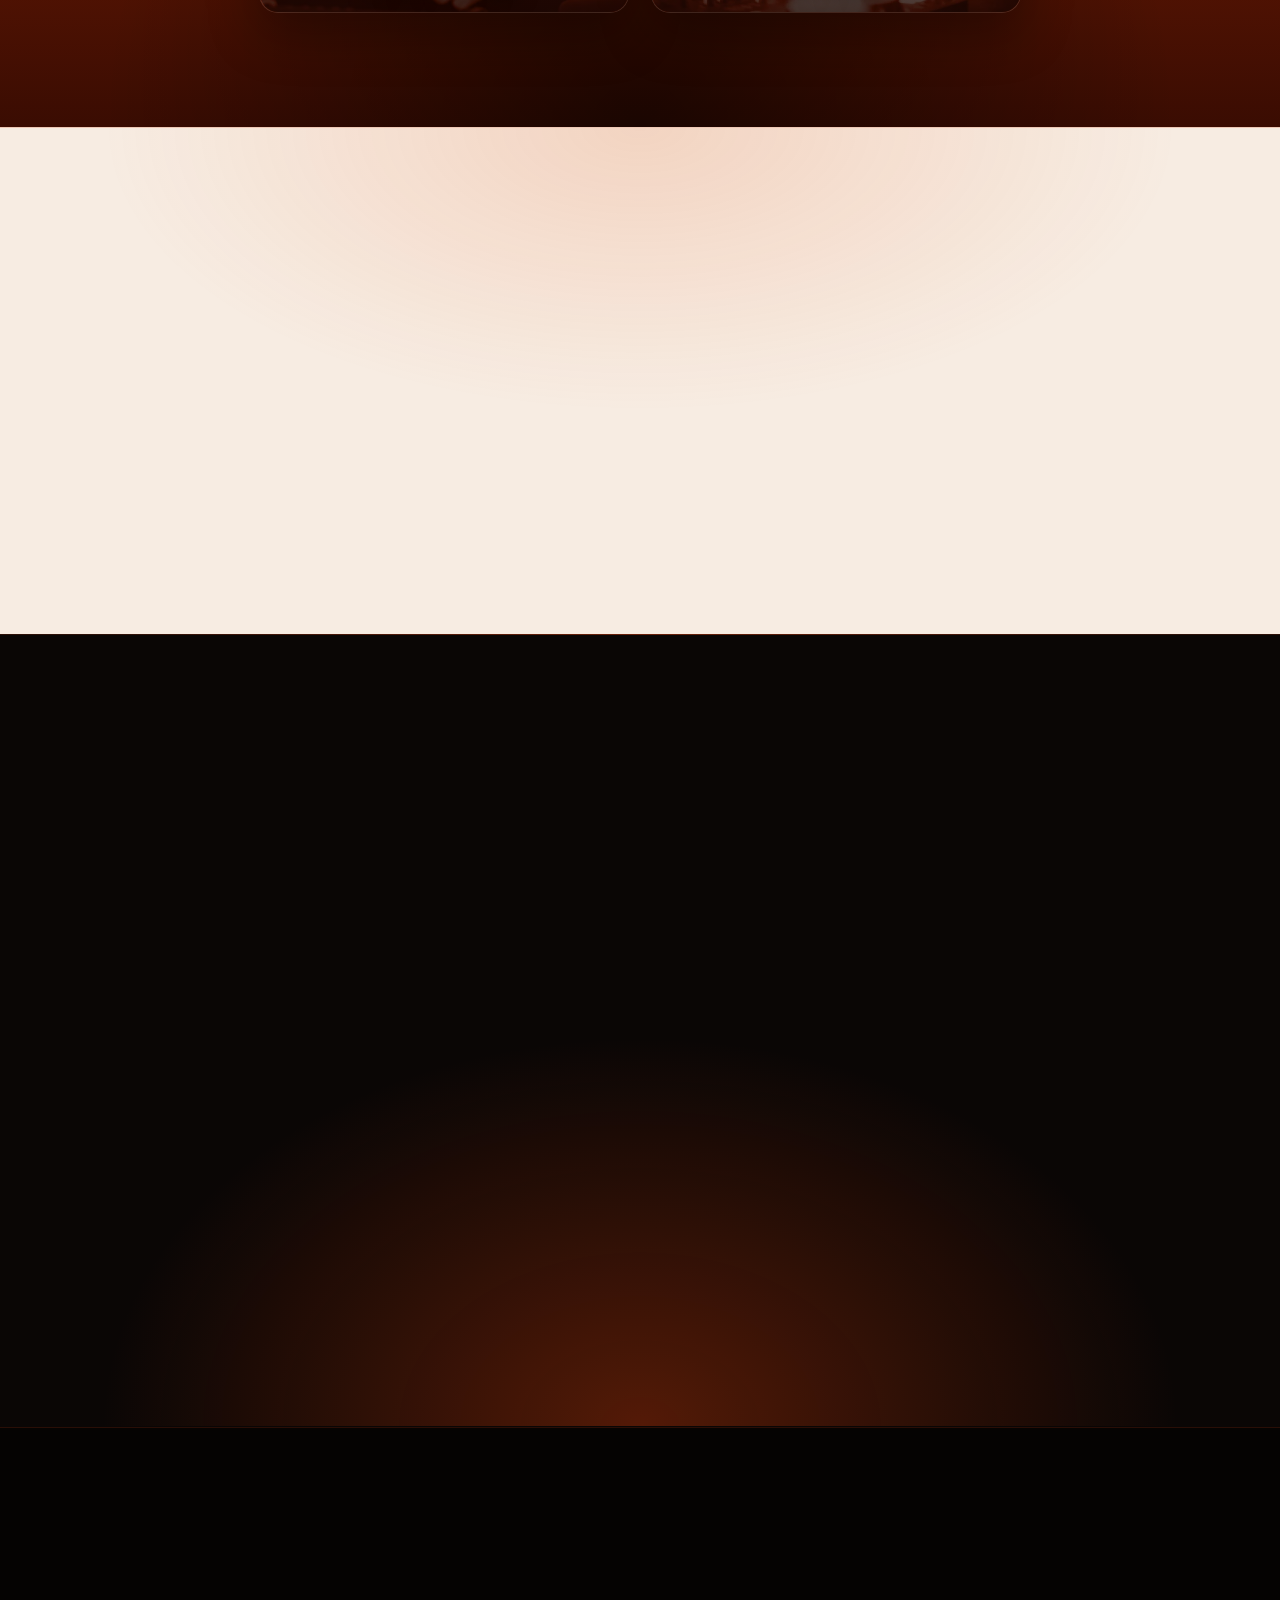
==== commit fbd1bb7e: "Add the line-up: DJ Seres as headliner, with Pipinho and Syar Red fire section between The Night and" ====
--- a/site/index.html
+++ b/site/index.html
@@ -23,7 +23,7 @@
 <link rel="preload" href="assets/fonts/anton.woff" as="font" type="font/woff" crossorigin>
 <link rel="preload" href="assets/img/kaleo-logo-lacquer.webp" as="image">
 <link rel="preload" href="assets/img/kaleo-hero-poster.jpg" as="image">
-<link rel="stylesheet" href="styles.css?v=20261115a">
+<link rel="stylesheet" href="styles.css?v=20261116a">
 <script>(function(d){d.classList.remove("no-js");})(document.documentElement)</script>
 <script type="application/ld+json">
 {
@@ -62,6 +62,7 @@
   </a>
   <nav class="nav__links" aria-label="Sections">
     <a href="#night">The Night</a>
+    <a href="#lineup">Line-up</a>
     <a href="#hosts">Instagram</a>
   </nav>
   <a class="nav__cta" href="#night"><span class="nav__dot" aria-hidden="true"></span>Big Opening</a>
@@ -212,6 +213,45 @@
     </div>
   </section>
 
+  <!-- LINE-UP -->
+  <section class="lineup" id="lineup" aria-labelledby="lineup-title">
+    <div class="lineup__fire" aria-hidden="true"></div>
+    <div class="wrap">
+      <div class="section-head reveal">
+        <p class="eyebrow">The line-up</p>
+        <h2 id="lineup-title" class="h2">On the <em>decks</em></h2>
+      </div>
+
+      <article class="headliner reveal">
+        <figure class="headliner__photo">
+          <img src="assets/img/dj-seres.webp" alt="DJ Seres playing a club set" width="900" height="1200" loading="lazy" decoding="async">
+          <figcaption class="headliner__badge">Headliner</figcaption>
+        </figure>
+        <div class="headliner__info">
+          <p class="headliner__from">From Chile · International DJ</p>
+          <h3 class="headliner__name">DJ Seres</h3>
+          <ul class="headliner__genres" aria-label="Genres">
+            <li>Reggaeton</li><li>Latin Urban</li><li>Afro House</li><li>Tech House</li><li>Techno</li>
+          </ul>
+          <p class="headliner__bio">A Chilean DJ who bridges Latin American sounds with global electronic music. Reggaeton and Latin urban energy meet Afro House, Tech House and Techno in sets built on reading the floor — taken from South America to clubs and stages across Asia and Australia.</p>
+        </div>
+      </article>
+    </div>
+
+    <div class="playedat" aria-label="DJ Seres has played at">
+      <p class="playedat__label">Played at</p>
+      <div class="playedat__strip"><div class="playedat__track"><span><b>Zero Tokyo</b> Tokyo</span><i>✦</i><span><b>Atlas Superclub</b> Bali</span><i>✦</i><span><b>Spotify O-East</b> Shibuya, Tokyo</span><i>✦</i><span><b>Club Tuff</b> Singapore</span><i>✦</i><span><b>Atlas Beach Club</b> Bali</span><i>✦</i><span><b>Spectrum Club</b> Singapore</span><i>✦</i><span><b>The Iron Fairies</b> Bali</span><i>✦</i><span><b>Bloom Festival</b> Airlie Beach</span><i>✦</i><span><b>Yonaguni Fiesta</b> Worldwide</span><i>✦</i><span><b>Zero Tokyo</b> Tokyo</span><i>✦</i><span><b>Atlas Superclub</b> Bali</span><i>✦</i><span><b>Spotify O-East</b> Shibuya, Tokyo</span><i>✦</i><span><b>Club Tuff</b> Singapore</span><i>✦</i><span><b>Atlas Beach Club</b> Bali</span><i>✦</i><span><b>Spectrum Club</b> Singapore</span><i>✦</i><span><b>The Iron Fairies</b> Bali</span><i>✦</i><span><b>Bloom Festival</b> Airlie Beach</span><i>✦</i><span><b>Yonaguni Fiesta</b> Worldwide</span><i>✦</i></div></div>
+    </div>
+
+    <div class="wrap">
+      <p class="lineup__also reveal">Also on the decks</p>
+      <ul class="support">
+        <li class="support__dj reveal"><img src="assets/img/dj-pipinho.webp" alt="Pipinho at the decks" width="640" height="800" loading="lazy" decoding="async"><span>Pipinho</span></li>
+        <li class="support__dj reveal"><img src="assets/img/dj-syar.webp" alt="Syar at the decks" width="640" height="800" loading="lazy" decoding="async"><span>Syar</span></li>
+      </ul>
+    </div>
+  </section>
+
   <!-- HOSTS -->
   <section class="hosts" id="hosts" aria-labelledby="hosts-title">
     <div class="wrap">
@@ -273,9 +313,9 @@
   </div>
 </footer>
 
-<script src="main.js?v=20261115a" defer></script>
-<script src="fx.js?v=20261115a" defer></script>
-<script src="tickets.js?v=20261115a" defer></script>
-<script src="checkout.js?v=20261115a" defer></script>
+<script src="main.js?v=20261116a" defer></script>
+<script src="fx.js?v=20261116a" defer></script>
+<script src="tickets.js?v=20261116a" defer></script>
+<script src="checkout.js?v=20261116a" defer></script>
 </body>
 </html>
--- a/site/styles.css
+++ b/site/styles.css
@@ -648,3 +648,66 @@
   .closer .beams { display: block !important; }
   .closer .btn--ghost { color: var(--muted); }
 }
+
+/* ================= LINE-UP (16 nov): fondo rojo fuego, cabeza de cartel épica ================= */
+.lineup {
+  --black: #0A0605; --night: #120A07; --cream: #FBF2E6; --text: #F6E3D8; --muted: #F0C4AE;
+  --line: rgba(255, 220, 200, .22); --glow: 0 2px 0 rgba(31, 8, 0, .6), 0 0 22px rgba(255, 120, 60, .45);
+  position: relative; isolation: isolate; overflow: hidden; padding: clamp(80px, 10vw, 130px) 0 clamp(70px, 9vw, 120px);
+  background: linear-gradient(180deg, #4A1004 0%, #8E2405 38%, #A82C06 62%, #3A0C02 100%); color: var(--text);
+}
+.lineup__fire { position: absolute; inset: 0; z-index: -1; pointer-events: none;
+  background: radial-gradient(70% 45% at 50% 0%, rgba(255, 120, 50, .55), transparent 70%), radial-gradient(60% 40% at 50% 100%, rgba(0, 0, 0, .55), transparent 70%); }
+.lineup .eyebrow { color: #FFD3B8; }
+.lineup .h2 em { color: #FFB089; text-shadow: 0 0 30px rgba(255, 120, 60, .5); }
+
+.headliner { position: relative; display: grid; grid-template-columns: minmax(0, 1fr) minmax(0, 1.05fr); gap: clamp(26px, 4vw, 60px); align-items: center; margin-top: clamp(30px, 4vw, 50px); }
+.headliner__photo { position: relative; margin: 0; border-radius: 22px; overflow: hidden; aspect-ratio: 3 / 4; box-shadow: 0 30px 80px rgba(0, 0, 0, .45), 0 0 0 1px rgba(255, 210, 190, .25); }
+.headliner__photo img { width: 100%; height: 100%; object-fit: cover; display: block; transform: scale(1.14); transition: transform 7s cubic-bezier(.2, .7, .1, 1); will-change: transform; }
+.headliner.is-in .headliner__photo img { transform: scale(1); }
+.headliner__photo::after { content: ""; position: absolute; inset: 0; background: linear-gradient(180deg, transparent 55%, rgba(20, 4, 2, .7)); pointer-events: none; }
+.headliner__badge {
+  position: absolute; left: 16px; top: 16px; z-index: 2; padding: 7px 14px; border-radius: 999px; background: #FFF4E8; color: var(--red);
+  font-size: 11px; font-weight: 800; letter-spacing: .28em; text-transform: uppercase; box-shadow: 0 8px 20px rgba(0, 0, 0, .3);
+}
+.headliner__from { margin: 0 0 6px; font-size: 12px; font-weight: 800; letter-spacing: .26em; text-transform: uppercase; color: #FFD3B8; }
+.headliner__from span { letter-spacing: 0; margin-right: 6px; font-size: 16px; }
+.headliner__name {
+  margin: 0; font-family: "Anton", Impact, sans-serif; font-weight: 400; text-transform: uppercase; line-height: .86;
+  font-size: clamp(84px, 13vw, 190px); color: #FFF4E8; text-shadow: 0 6px 0 rgba(60, 10, 2, .55), 0 0 60px rgba(255, 110, 50, .45);
+}
+.headliner__genres { list-style: none; margin: 20px 0 0; padding: 0; display: flex; flex-wrap: wrap; gap: 8px; }
+.headliner__genres li { padding: 7px 13px; border-radius: 999px; border: 1px solid rgba(255, 220, 200, .4); background: rgba(30, 6, 2, .25); font-size: 11px; font-weight: 800; letter-spacing: .16em; text-transform: uppercase; color: #FFF4E8; }
+.headliner__bio { margin: 22px 0 0; max-width: 560px; font-size: clamp(15px, 1.25vw, 17px); line-height: 1.65; color: var(--text); }
+
+/* cinta "Played at" */
+.playedat { margin: clamp(50px, 7vw, 80px) 0 0; }
+.playedat__label { margin: 0 0 12px; text-align: center; font-size: 11px; font-weight: 800; letter-spacing: .4em; text-transform: uppercase; color: #FFD3B8; }
+.playedat__strip { overflow: hidden; white-space: nowrap; border-block: 1px solid rgba(255, 220, 200, .25); background: rgba(20, 4, 2, .35); padding: 16px 0; }
+.playedat__track { display: inline-flex; align-items: center; gap: 26px; padding-right: 26px; animation: ticker 38s linear infinite; will-change: transform; }
+.playedat__track span { font-size: 13px; letter-spacing: .14em; text-transform: uppercase; color: #F0C4AE; }
+.playedat__track b { font-family: "Anton", Impact, sans-serif; font-weight: 400; font-size: 26px; letter-spacing: .04em; color: #FFF4E8; margin-right: 6px; }
+.playedat__track i { font-style: normal; color: #FFB089; }
+
+/* también en cabina */
+.lineup__also { margin: clamp(50px, 7vw, 80px) 0 18px; text-align: center; font-size: 11px; font-weight: 800; letter-spacing: .4em; text-transform: uppercase; color: #FFD3B8; }
+.support { list-style: none; margin: 0 auto; padding: 0; display: grid; grid-template-columns: repeat(2, minmax(0, 1fr)); gap: clamp(14px, 2vw, 24px); max-width: 760px; }
+.support__dj { position: relative; border-radius: 18px; overflow: hidden; aspect-ratio: 4 / 5; box-shadow: 0 20px 50px rgba(0, 0, 0, .35), 0 0 0 1px rgba(255, 210, 190, .2); }
+.support__dj img { width: 100%; height: 100%; object-fit: cover; display: block; transition: transform .6s var(--ease); }
+.support__dj:hover img { transform: scale(1.05); }
+.support__dj::after { content: ""; position: absolute; inset: 0; background: linear-gradient(180deg, transparent 50%, rgba(20, 4, 2, .8)); }
+.support__dj span {
+  position: absolute; left: 0; right: 0; bottom: 14px; z-index: 2; text-align: center; font-family: "Anton", Impact, sans-serif;
+  font-size: clamp(30px, 4vw, 48px); line-height: 1; text-transform: uppercase; letter-spacing: .04em; color: #FFF4E8; text-shadow: 0 4px 20px rgba(0, 0, 0, .5);
+}
+
+@media (max-width: 640px) {
+  .headliner { grid-template-columns: 1fr; gap: 22px; }
+  .headliner__photo { aspect-ratio: 4 / 5; }
+  .headliner__name { font-size: 25vw; }
+  .playedat__track b { font-size: 22px; }
+}
+@media (prefers-reduced-motion: reduce) {
+  .headliner__photo img { transform: none; transition: none; }
+  .playedat__track { animation: none; }
+}
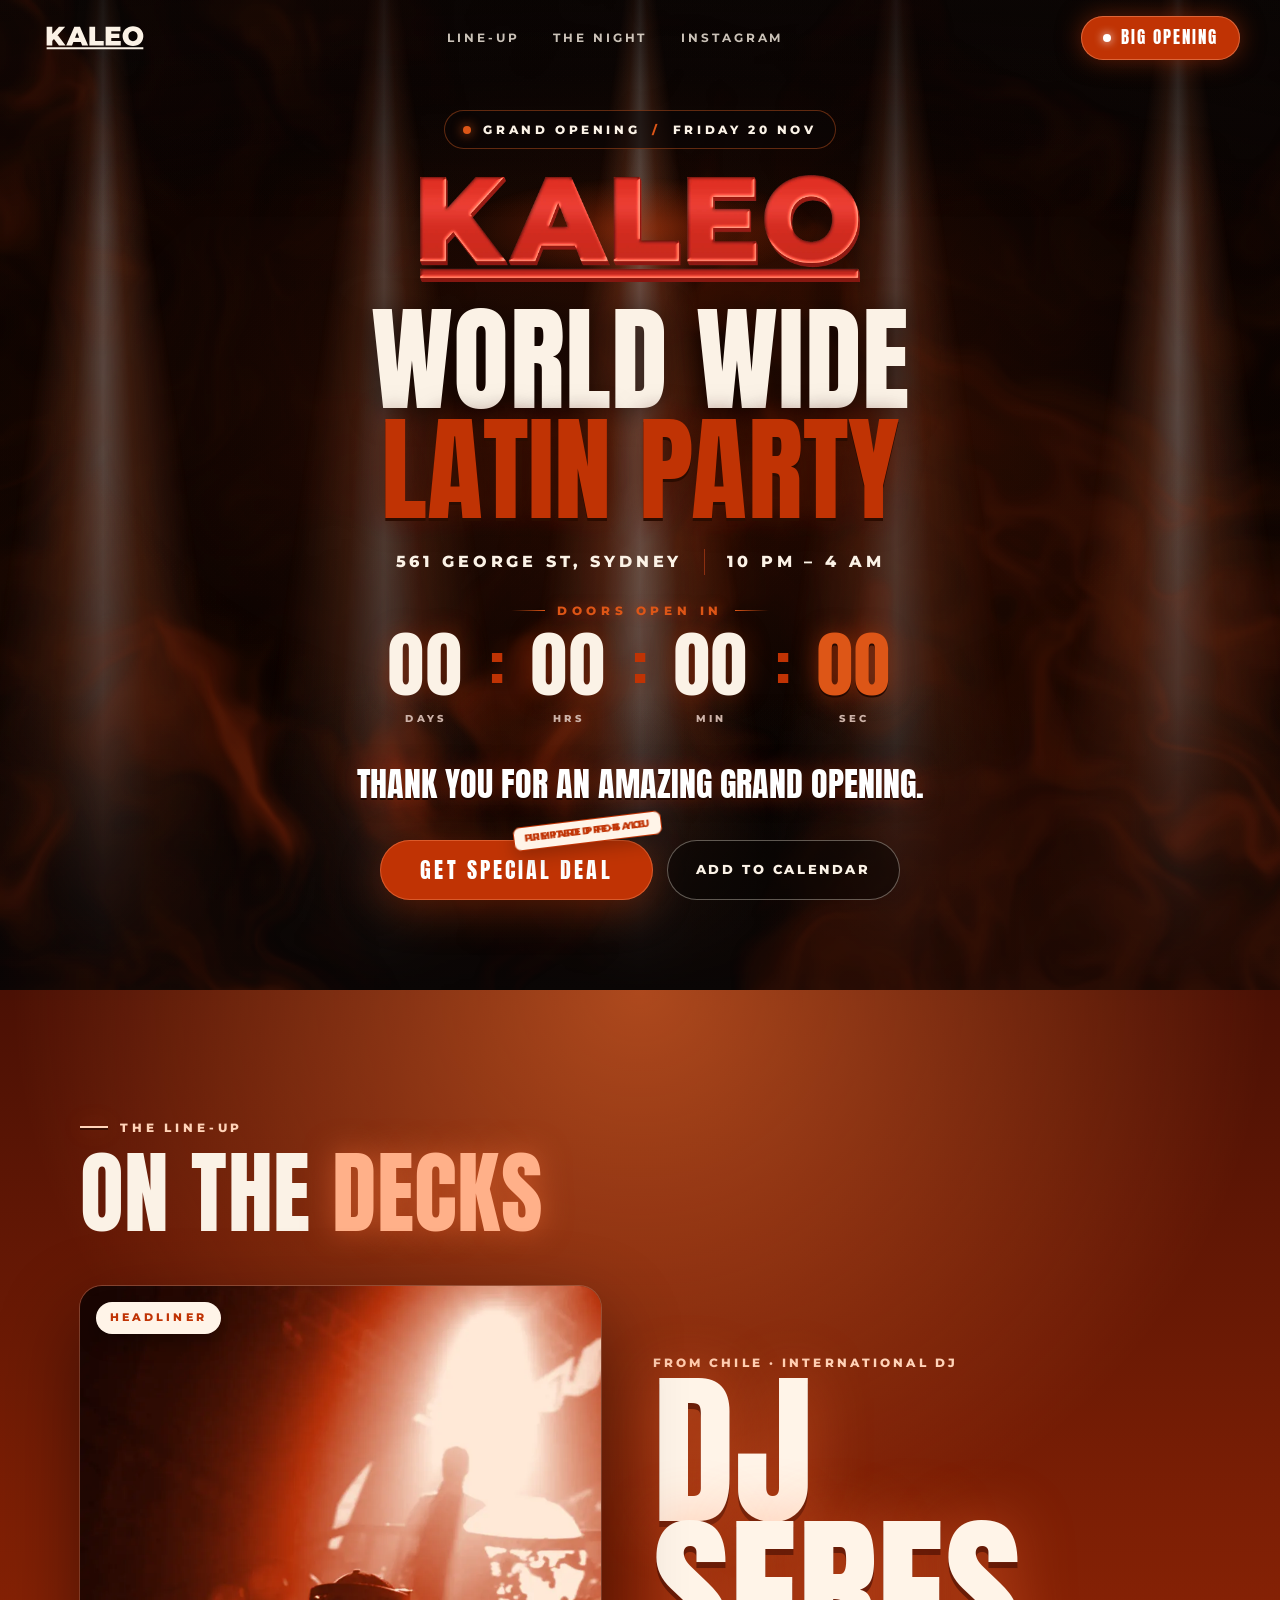
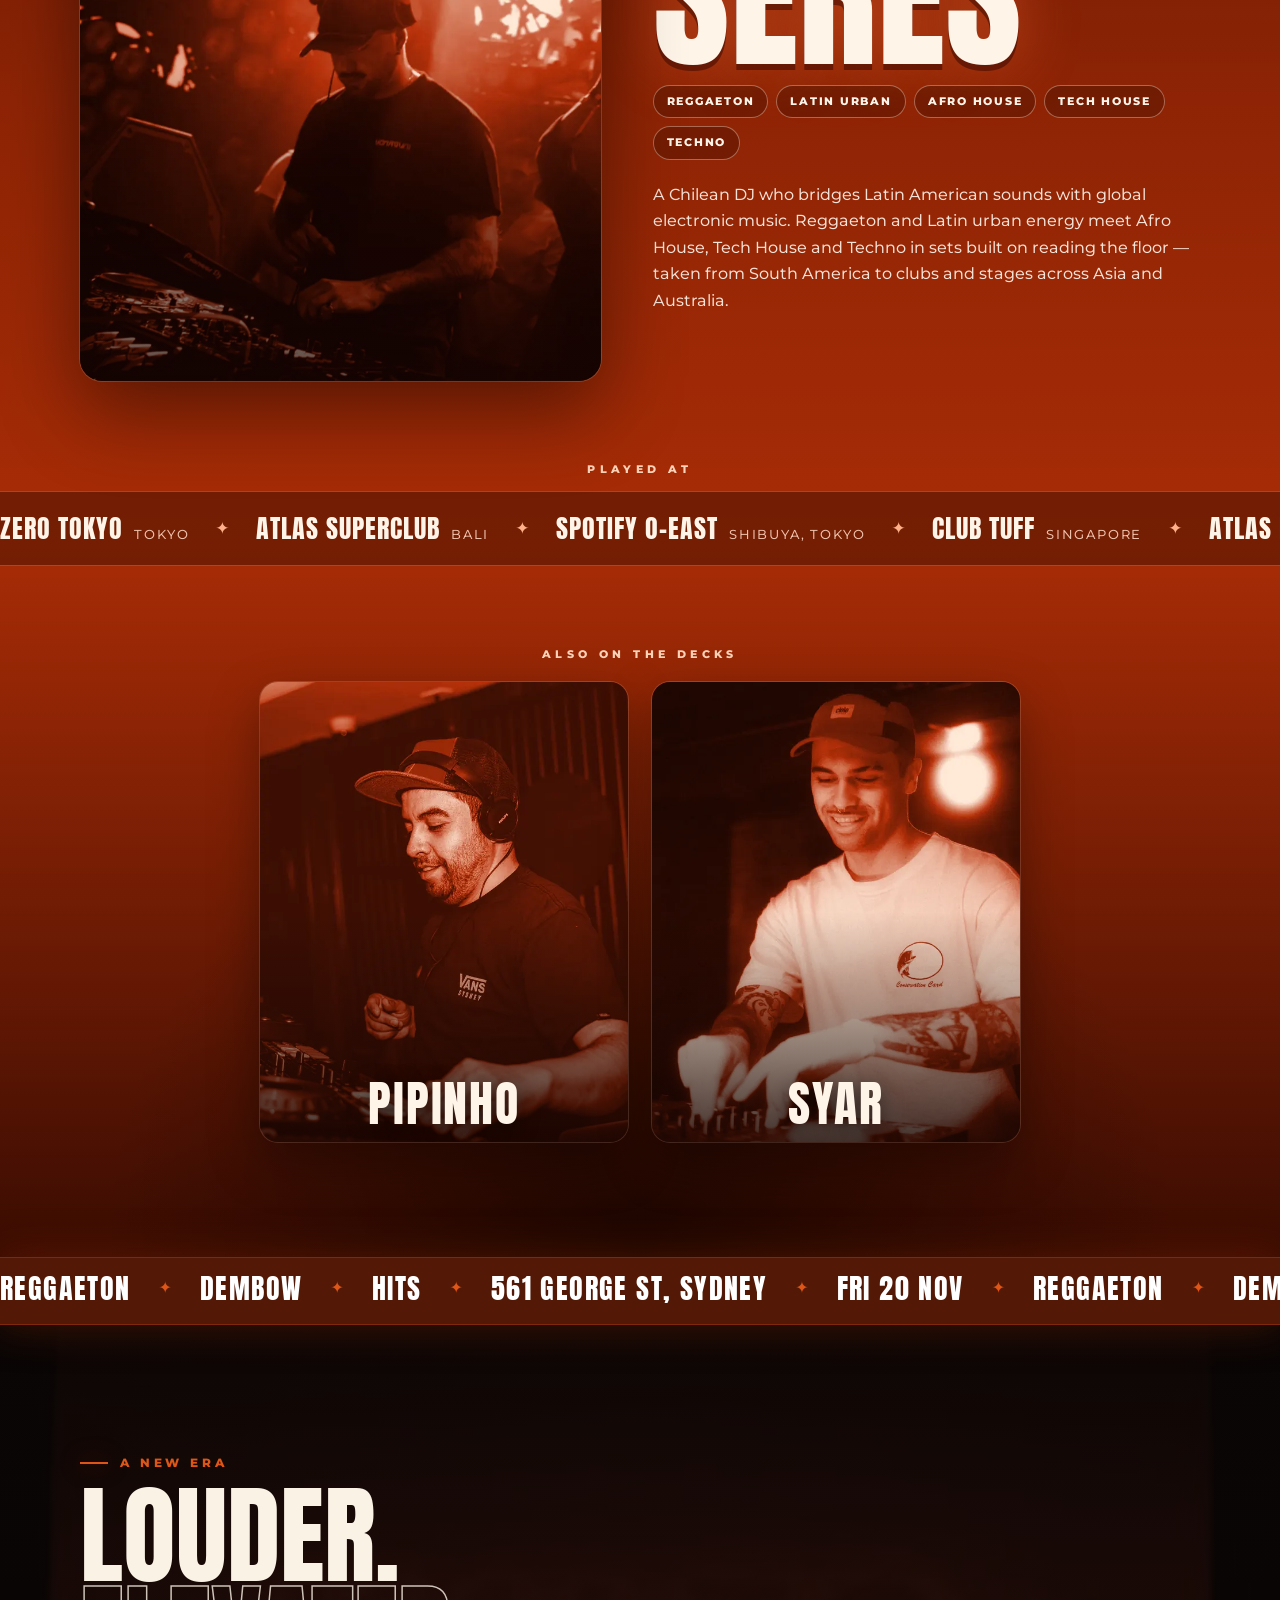
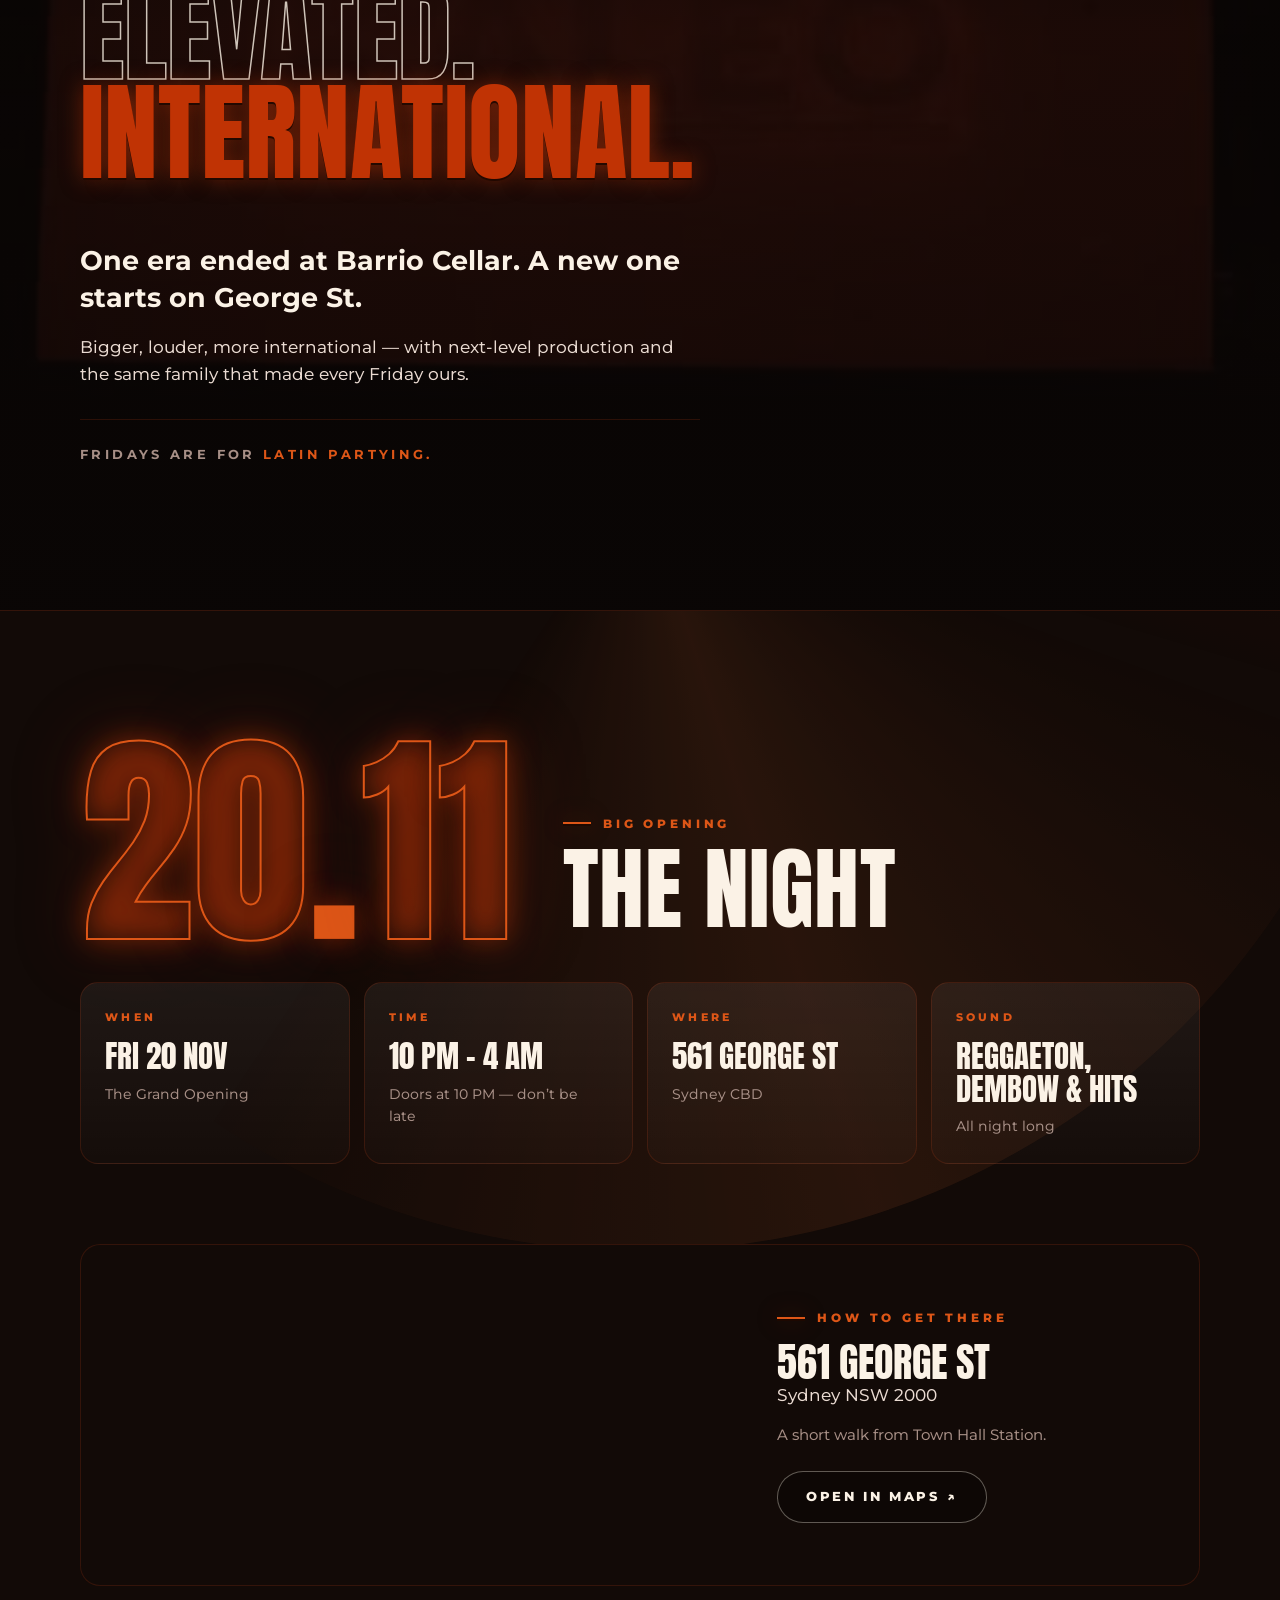
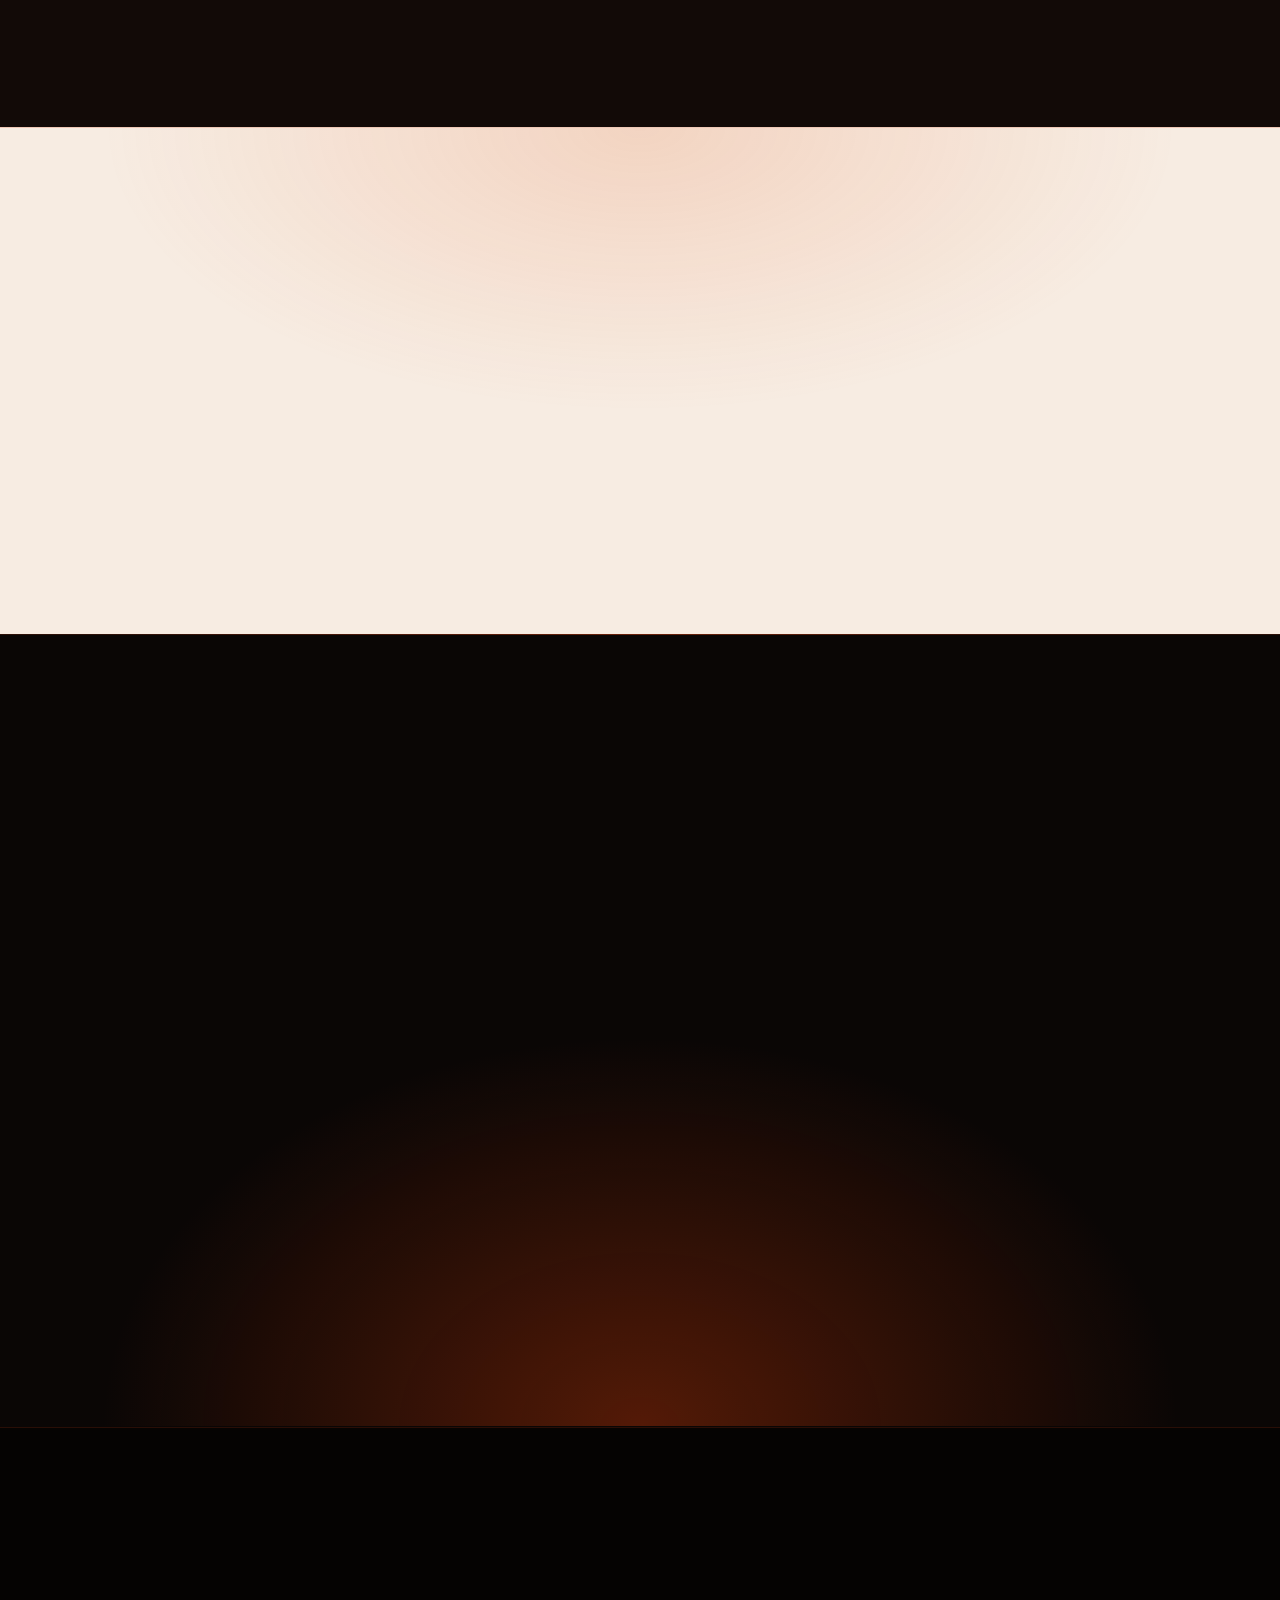
==== commit 9712afc2: "Move the line-up right below the hero Co-Authored-By: Claude Opus 5.5 <noreply@anthropic.com>" ====
--- a/site/index.html
+++ b/site/index.html
@@ -23,7 +23,7 @@
 <link rel="preload" href="assets/fonts/anton.woff" as="font" type="font/woff" crossorigin>
 <link rel="preload" href="assets/img/kaleo-logo-lacquer.webp" as="image">
 <link rel="preload" href="assets/img/kaleo-hero-poster.jpg" as="image">
-<link rel="stylesheet" href="styles.css?v=20261116a">
+<link rel="stylesheet" href="styles.css?v=20261116b">
 <script>(function(d){d.classList.remove("no-js");})(document.documentElement)</script>
 <script type="application/ld+json">
 {
@@ -55,14 +55,13 @@
 <body>
 <a class="skip" href="#main">Skip to content</a>
 
-<!-- Intro tipo "drop": solo la primera vez en cada sesión -->
 <header class="nav" id="top">
   <a class="nav__logo" href="#top" aria-label="KALEO home">
     <img src="assets/img/kaleo-logo-cream.svg" alt="KALEO" width="124" height="40">
   </a>
   <nav class="nav__links" aria-label="Sections">
+    <a href="#lineup">Line-up</a>
     <a href="#night">The Night</a>
-    <a href="#lineup">Line-up</a>
     <a href="#hosts">Instagram</a>
   </nav>
   <a class="nav__cta" href="#night"><span class="nav__dot" aria-hidden="true"></span>Big Opening</a>
@@ -130,85 +129,6 @@
       <div class="hero__actions hero-in" style="--d:1.95s">
         <a class="btn btn--red btn--big btn--offer" href="https://events.humanitix.com/kaleo-wolrdwide-latin-party-every-friday-reggaeton-and-latin-hits-town-hall/tickets?dateId=6af3ddf4823547a7dbb0559b&amp;accesscode=WEB" data-ticket data-checkout><span class="offer__stamp" aria-hidden="true"><span>Prepared for you</span><span>Limited pre-sale</span></span><span class="offer__shine" aria-hidden="true"></span>Get Special Deal</a>
         <a class="btn btn--ghost" href="kaleo-grand-opening.ics" download>Add to calendar</a>
-      </div>
-    </div>
-  </section>
-
-  <!-- TICKER: géneros y ubicación -->
-  <div class="ticker" aria-hidden="true">
-    <div class="ticker__track">
-      <span>Reggaeton</span><i>✦</i><span>Dembow</span><i>✦</i><span>Hits</span><i>✦</i><span>561 George St, Sydney</span><i>✦</i><span>Fri 20 Nov</span><i>✦</i>
-      <span>Reggaeton</span><i>✦</i><span>Dembow</span><i>✦</i><span>Hits</span><i>✦</i><span>561 George St, Sydney</span><i>✦</i><span>Fri 20 Nov</span><i>✦</i>
-    </div>
-  </div>
-
-  <!-- MANIFESTO -->
-  <section class="manifesto" id="manifesto">
-    <div class="manifesto__bg" aria-hidden="true">
-      <video class="manifesto__video" muted loop playsinline preload="none" poster="assets/img/kaleo-manifesto-poster.jpg" data-lazy-src="assets/video/kaleo-manifesto-red.mp4"></video>
-    </div>
-    <div class="wrap manifesto__after">
-      <div class="manifesto__head reveal">
-        <p class="eyebrow">A new era</p>
-        <h2 class="cine__words">
-          <span class="cine__word">Louder.</span>
-          <span class="cine__word cine__word--outline">Elevated.</span>
-          <span class="cine__word cine__word--red">International.</span>
-        </h2>
-      </div>
-      <div class="manifesto__copy reveal">
-        <p class="lead">One era ended at Barrio Cellar. A new one starts on George St.</p>
-        <p>Bigger, louder, more international — with next-level production and the same family that made every Friday ours.</p>
-        <p class="tagline">Fridays are for <strong>Latin partying.</strong></p>
-      </div>
-    </div>
-  </section>
-
-  <!-- THE NIGHT -->
-  <section class="night" id="night" aria-labelledby="night-title">
-    <div class="night__glow" aria-hidden="true"></div>
-    <div class="wrap">
-      <div class="night__head reveal">
-        <p class="night__date" aria-hidden="true">20<span>.</span>11</p>
-        <div>
-          <p class="eyebrow">Big Opening</p>
-          <h2 id="night-title" class="h2">The Night</h2>
-        </div>
-      </div>
-      <dl class="facts">
-        <div class="fact reveal">
-          <dt>When</dt>
-          <dd><strong>Fri 20 Nov</strong><span>The Grand Opening</span></dd>
-        </div>
-        <div class="fact reveal">
-          <dt>Time</dt>
-          <dd><strong>10 PM – 4 AM</strong><span>Doors at 10 PM — don’t be late</span></dd>
-        </div>
-        <div class="fact reveal">
-          <dt>Where</dt>
-          <dd><strong>561 George St</strong><span>Sydney CBD</span></dd>
-        </div>
-        <div class="fact reveal">
-          <dt>Sound</dt>
-          <dd><strong>Reggaeton, Dembow &amp; Hits</strong><span>All night long</span></dd>
-        </div>
-      </dl>
-
-      <div class="getthere reveal">
-        <div class="getthere__map">
-          <iframe title="Map: 561 George St, Sydney"
-            src="https://www.google.com/maps?q=561+George+St,+Sydney+NSW+2000&amp;z=16&amp;hl=en&amp;output=embed"
-            loading="lazy" referrerpolicy="no-referrer-when-downgrade"></iframe>
-        </div>
-        <div class="getthere__info">
-          <p class="eyebrow">How to get there</p>
-          <address>
-            <strong>561 George St</strong>
-            Sydney NSW 2000
-          </address>
-          <p class="getthere__note">A short walk from Town Hall Station.</p>
-          <a class="btn btn--ghost" href="https://www.google.com/maps/search/?api=1&amp;query=561+George+St+Sydney+NSW+2000" target="_blank" rel="noopener">Open in Maps <span aria-hidden="true">↗</span></a>
-        </div>
       </div>
     </div>
   </section>
@@ -252,6 +172,85 @@
     </div>
   </section>
 
+  <!-- TICKER: géneros y ubicación -->
+  <div class="ticker" aria-hidden="true">
+    <div class="ticker__track">
+      <span>Reggaeton</span><i>✦</i><span>Dembow</span><i>✦</i><span>Hits</span><i>✦</i><span>561 George St, Sydney</span><i>✦</i><span>Fri 20 Nov</span><i>✦</i>
+      <span>Reggaeton</span><i>✦</i><span>Dembow</span><i>✦</i><span>Hits</span><i>✦</i><span>561 George St, Sydney</span><i>✦</i><span>Fri 20 Nov</span><i>✦</i>
+    </div>
+  </div>
+
+  <!-- MANIFESTO -->
+  <section class="manifesto" id="manifesto">
+    <div class="manifesto__bg" aria-hidden="true">
+      <video class="manifesto__video" muted loop playsinline preload="none" poster="assets/img/kaleo-manifesto-poster.jpg" data-lazy-src="assets/video/kaleo-manifesto-red.mp4"></video>
+    </div>
+    <div class="wrap manifesto__after">
+      <div class="manifesto__head reveal">
+        <p class="eyebrow">A new era</p>
+        <h2 class="cine__words">
+          <span class="cine__word">Louder.</span>
+          <span class="cine__word cine__word--outline">Elevated.</span>
+          <span class="cine__word cine__word--red">International.</span>
+        </h2>
+      </div>
+      <div class="manifesto__copy reveal">
+        <p class="lead">One era ended at Barrio Cellar. A new one starts on George St.</p>
+        <p>Bigger, louder, more international — with next-level production and the same family that made every Friday ours.</p>
+        <p class="tagline">Fridays are for <strong>Latin partying.</strong></p>
+      </div>
+    </div>
+  </section>
+
+  <!-- THE NIGHT -->
+  <section class="night" id="night" aria-labelledby="night-title">
+    <div class="night__glow" aria-hidden="true"></div>
+    <div class="wrap">
+      <div class="night__head reveal">
+        <p class="night__date" aria-hidden="true">20<span>.</span>11</p>
+        <div>
+          <p class="eyebrow">Big Opening</p>
+          <h2 id="night-title" class="h2">The Night</h2>
+        </div>
+      </div>
+      <dl class="facts">
+        <div class="fact reveal">
+          <dt>When</dt>
+          <dd><strong>Fri 20 Nov</strong><span>The Grand Opening</span></dd>
+        </div>
+        <div class="fact reveal">
+          <dt>Time</dt>
+          <dd><strong>10 PM – 4 AM</strong><span>Doors at 10 PM — don’t be late</span></dd>
+        </div>
+        <div class="fact reveal">
+          <dt>Where</dt>
+          <dd><strong>561 George St</strong><span>Sydney CBD</span></dd>
+        </div>
+        <div class="fact reveal">
+          <dt>Sound</dt>
+          <dd><strong>Reggaeton, Dembow &amp; Hits</strong><span>All night long</span></dd>
+        </div>
+      </dl>
+
+      <div class="getthere reveal">
+        <div class="getthere__map">
+          <iframe title="Map: 561 George St, Sydney"
+            src="https://www.google.com/maps?q=561+George+St,+Sydney+NSW+2000&amp;z=16&amp;hl=en&amp;output=embed"
+            loading="lazy" referrerpolicy="no-referrer-when-downgrade"></iframe>
+        </div>
+        <div class="getthere__info">
+          <p class="eyebrow">How to get there</p>
+          <address>
+            <strong>561 George St</strong>
+            Sydney NSW 2000
+          </address>
+          <p class="getthere__note">A short walk from Town Hall Station.</p>
+          <a class="btn btn--ghost" href="https://www.google.com/maps/search/?api=1&amp;query=561+George+St+Sydney+NSW+2000" target="_blank" rel="noopener">Open in Maps <span aria-hidden="true">↗</span></a>
+        </div>
+      </div>
+    </div>
+  </section>
+
   <!-- HOSTS -->
   <section class="hosts" id="hosts" aria-labelledby="hosts-title">
     <div class="wrap">
@@ -313,9 +312,9 @@
   </div>
 </footer>
 
-<script src="main.js?v=20261116a" defer></script>
-<script src="fx.js?v=20261116a" defer></script>
-<script src="tickets.js?v=20261116a" defer></script>
-<script src="checkout.js?v=20261116a" defer></script>
+<script src="main.js?v=20261116b" defer></script>
+<script src="fx.js?v=20261116b" defer></script>
+<script src="tickets.js?v=20261116b" defer></script>
+<script src="checkout.js?v=20261116b" defer></script>
 </body>
 </html>
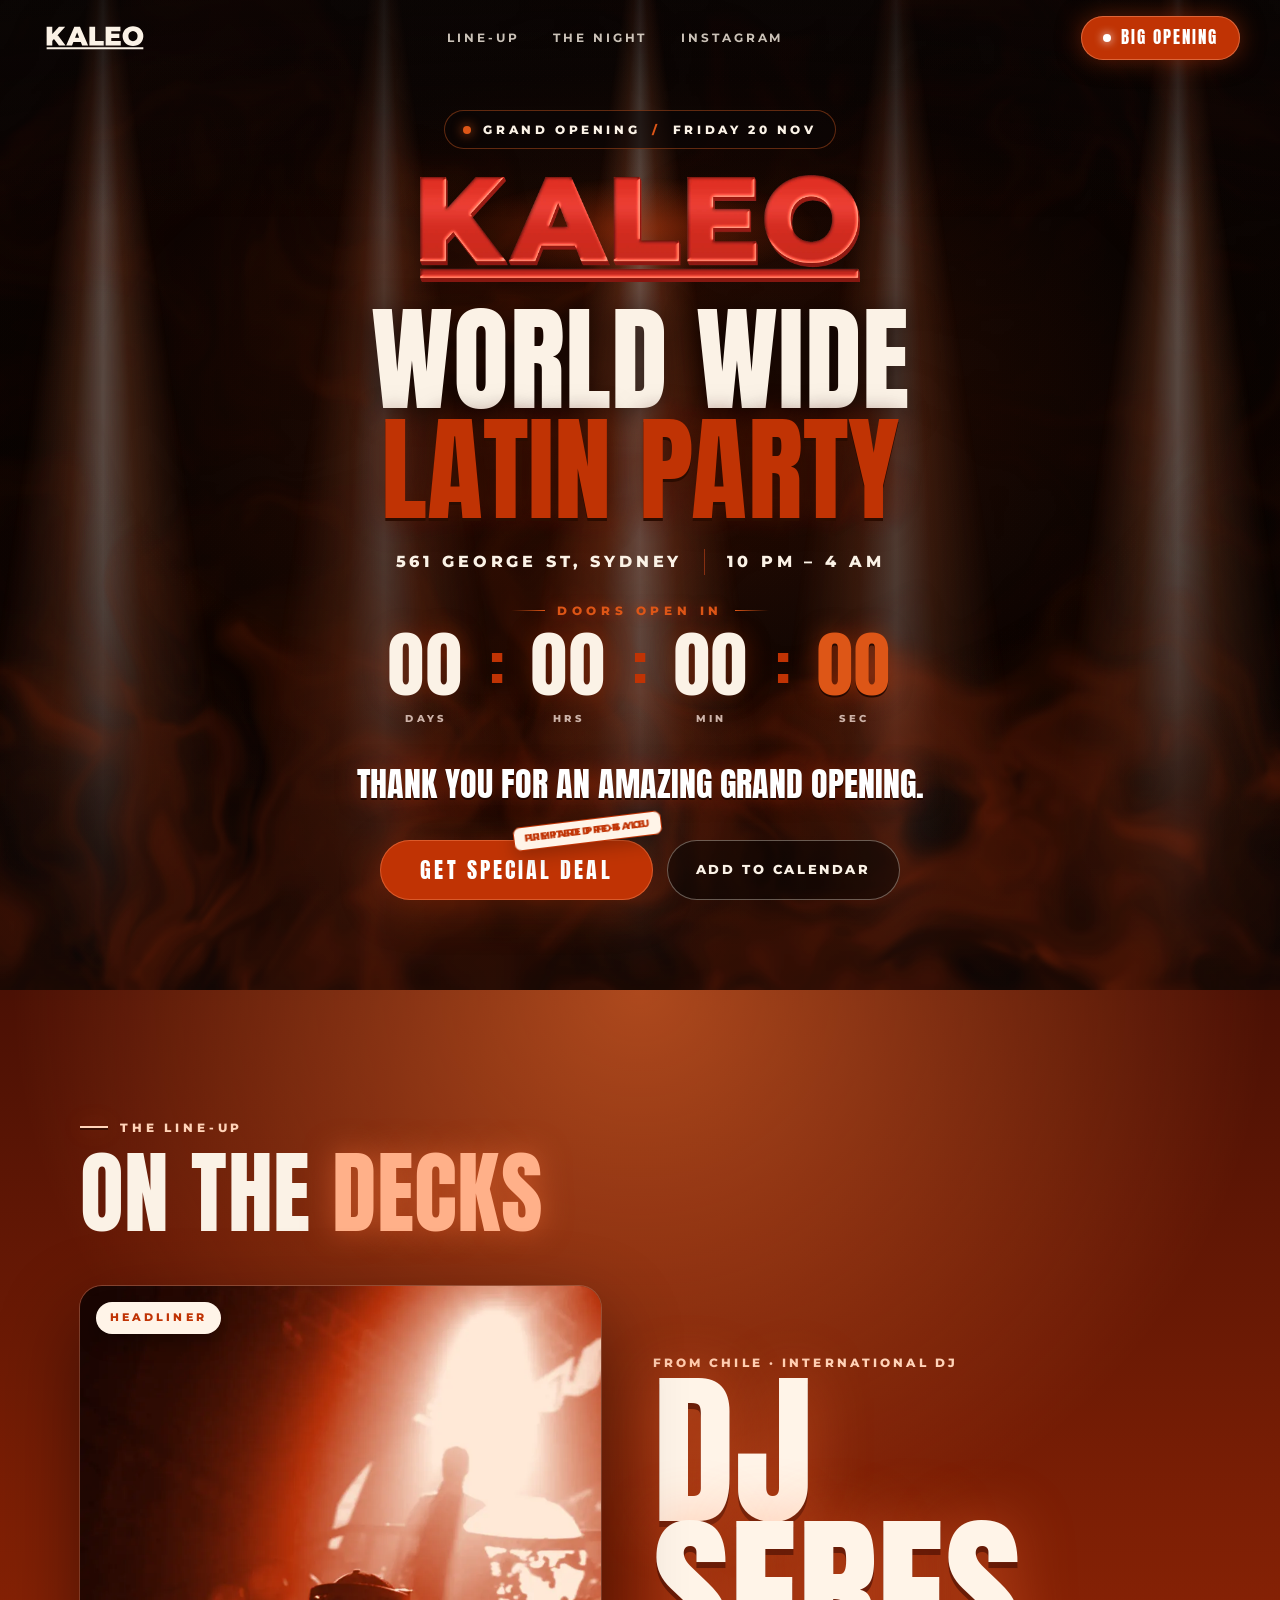
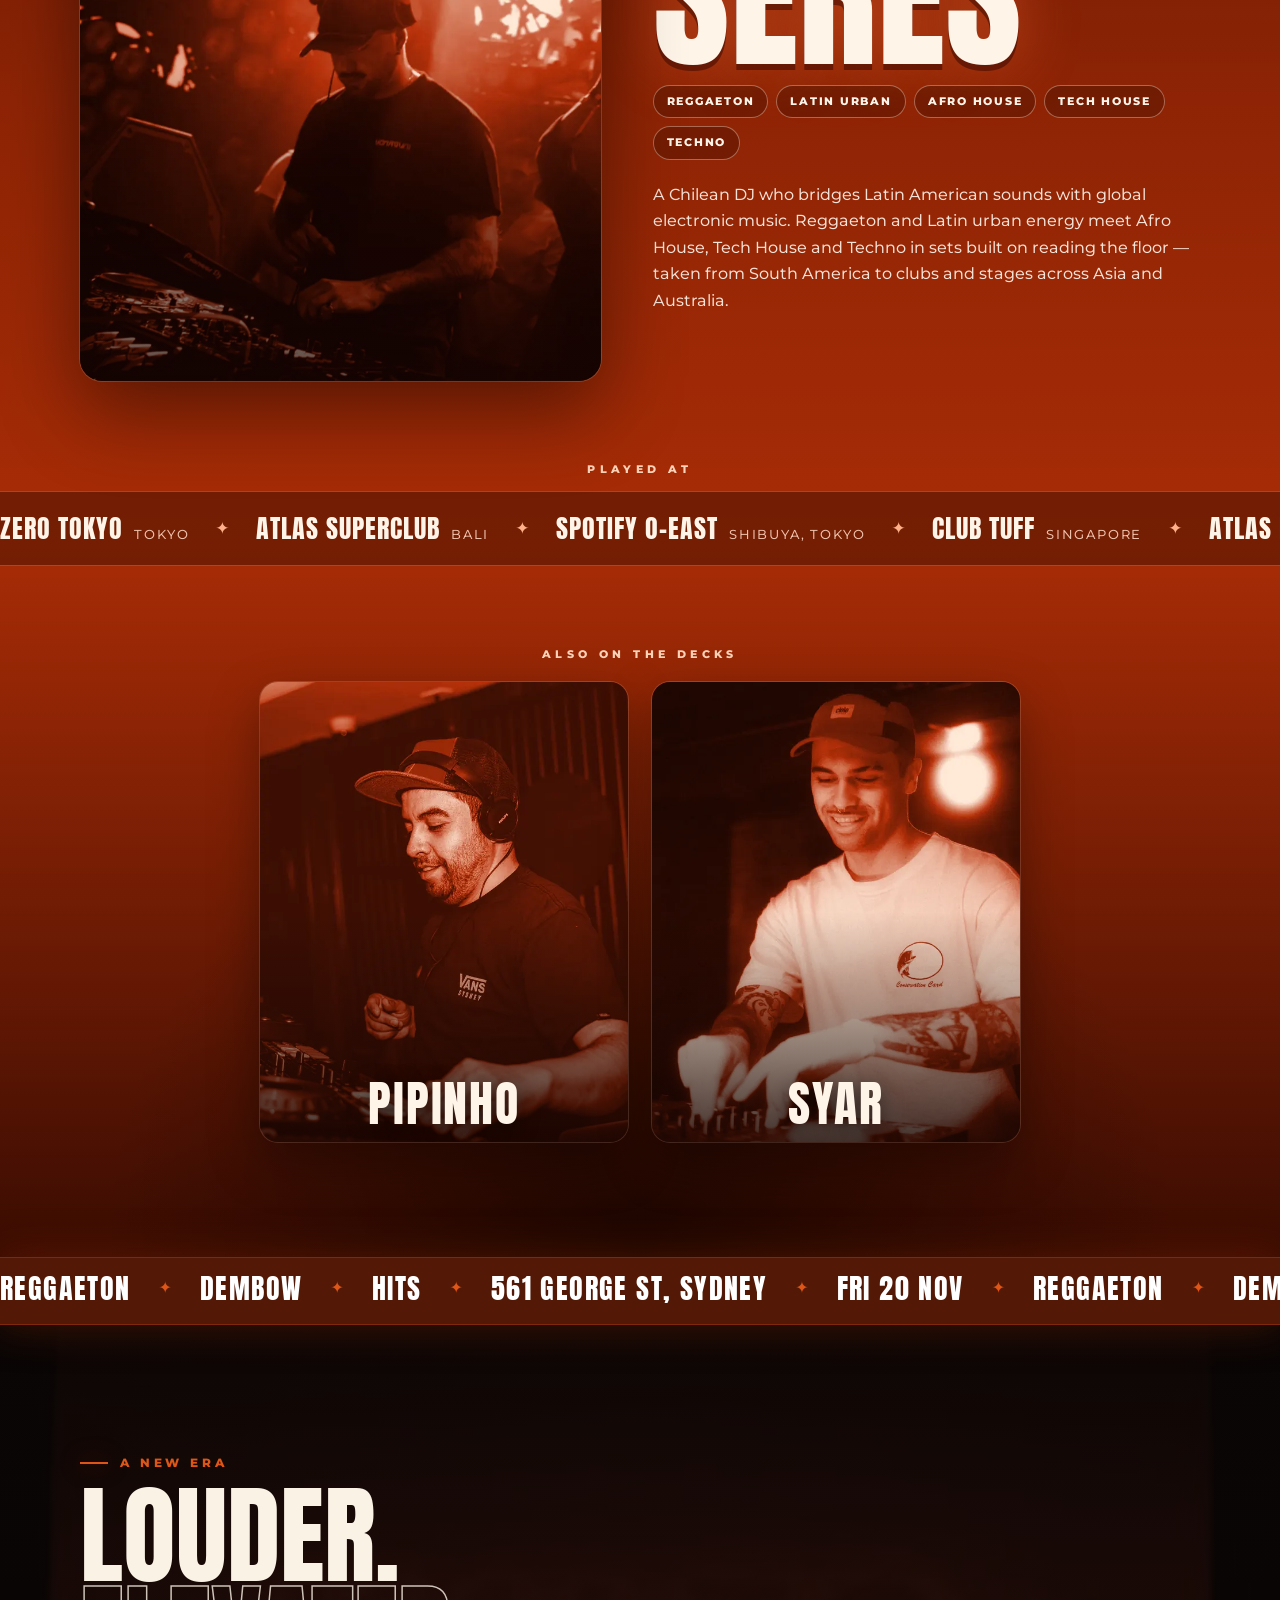
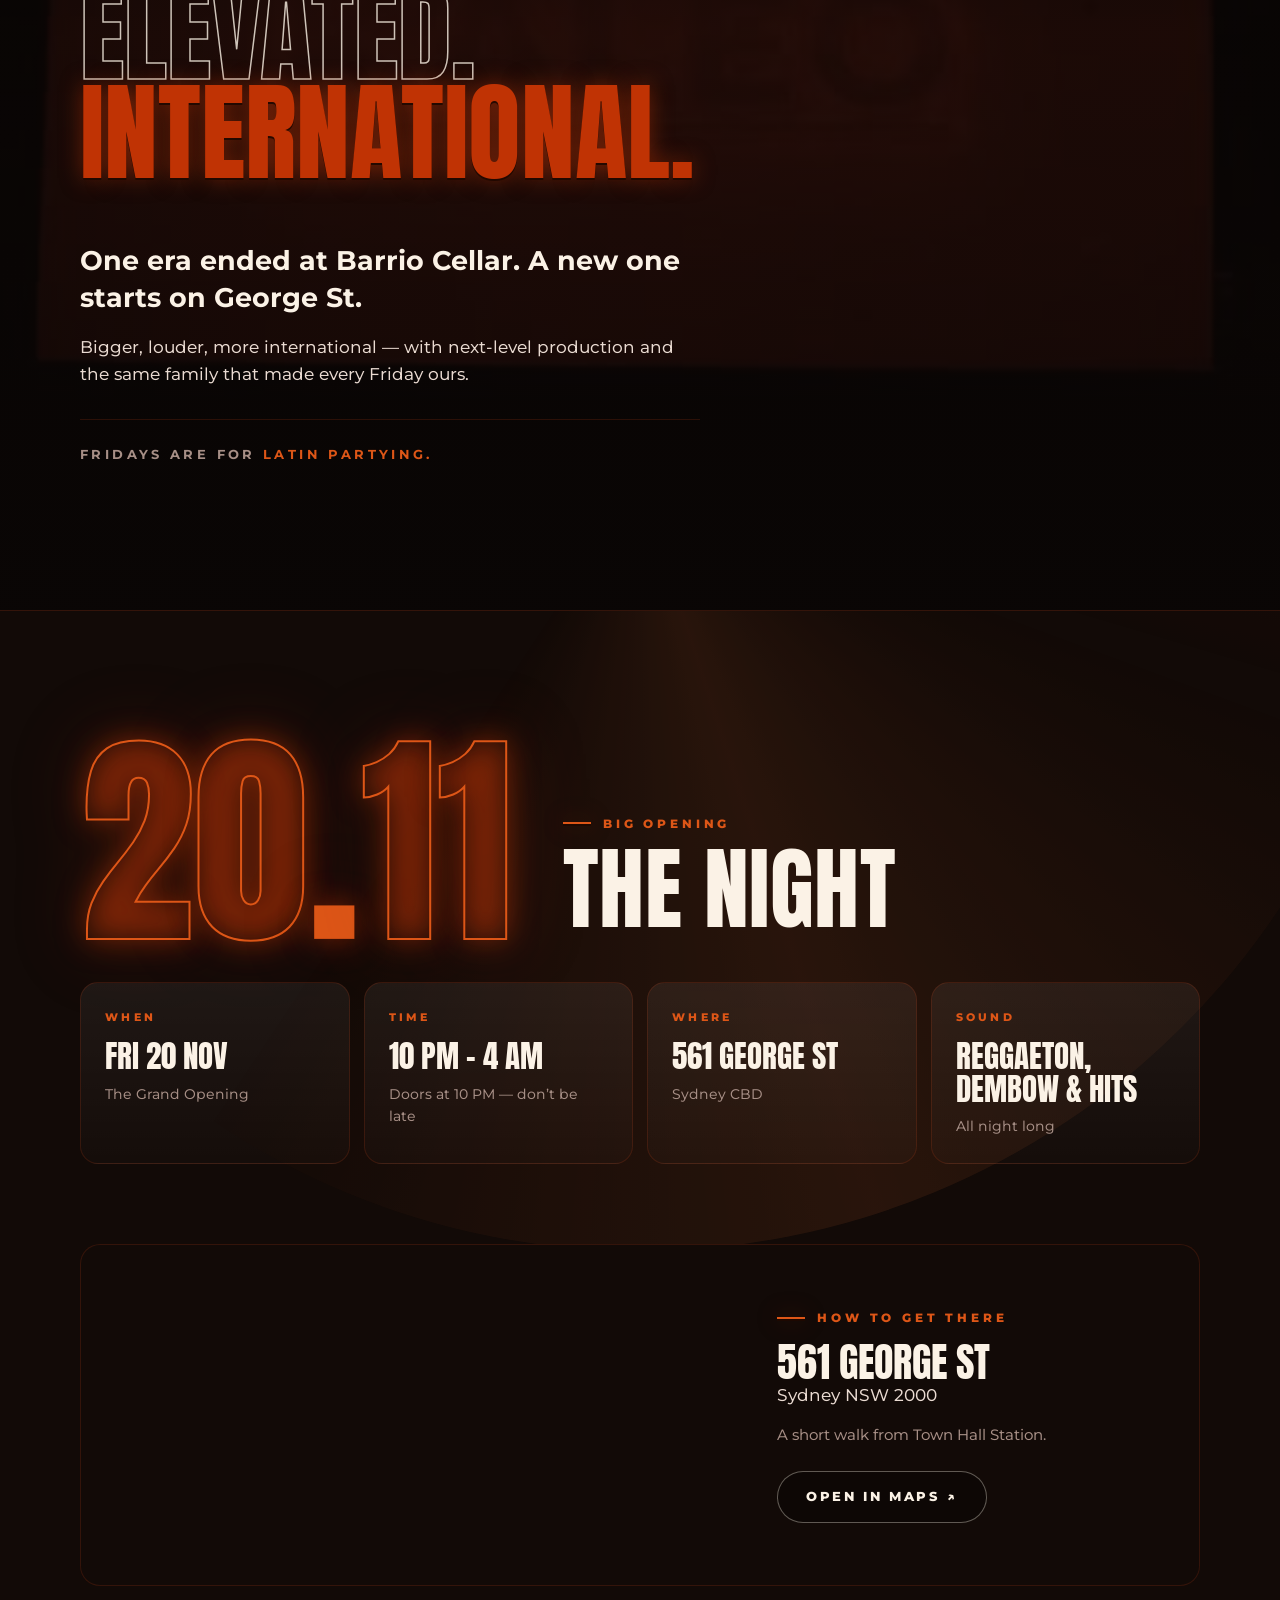
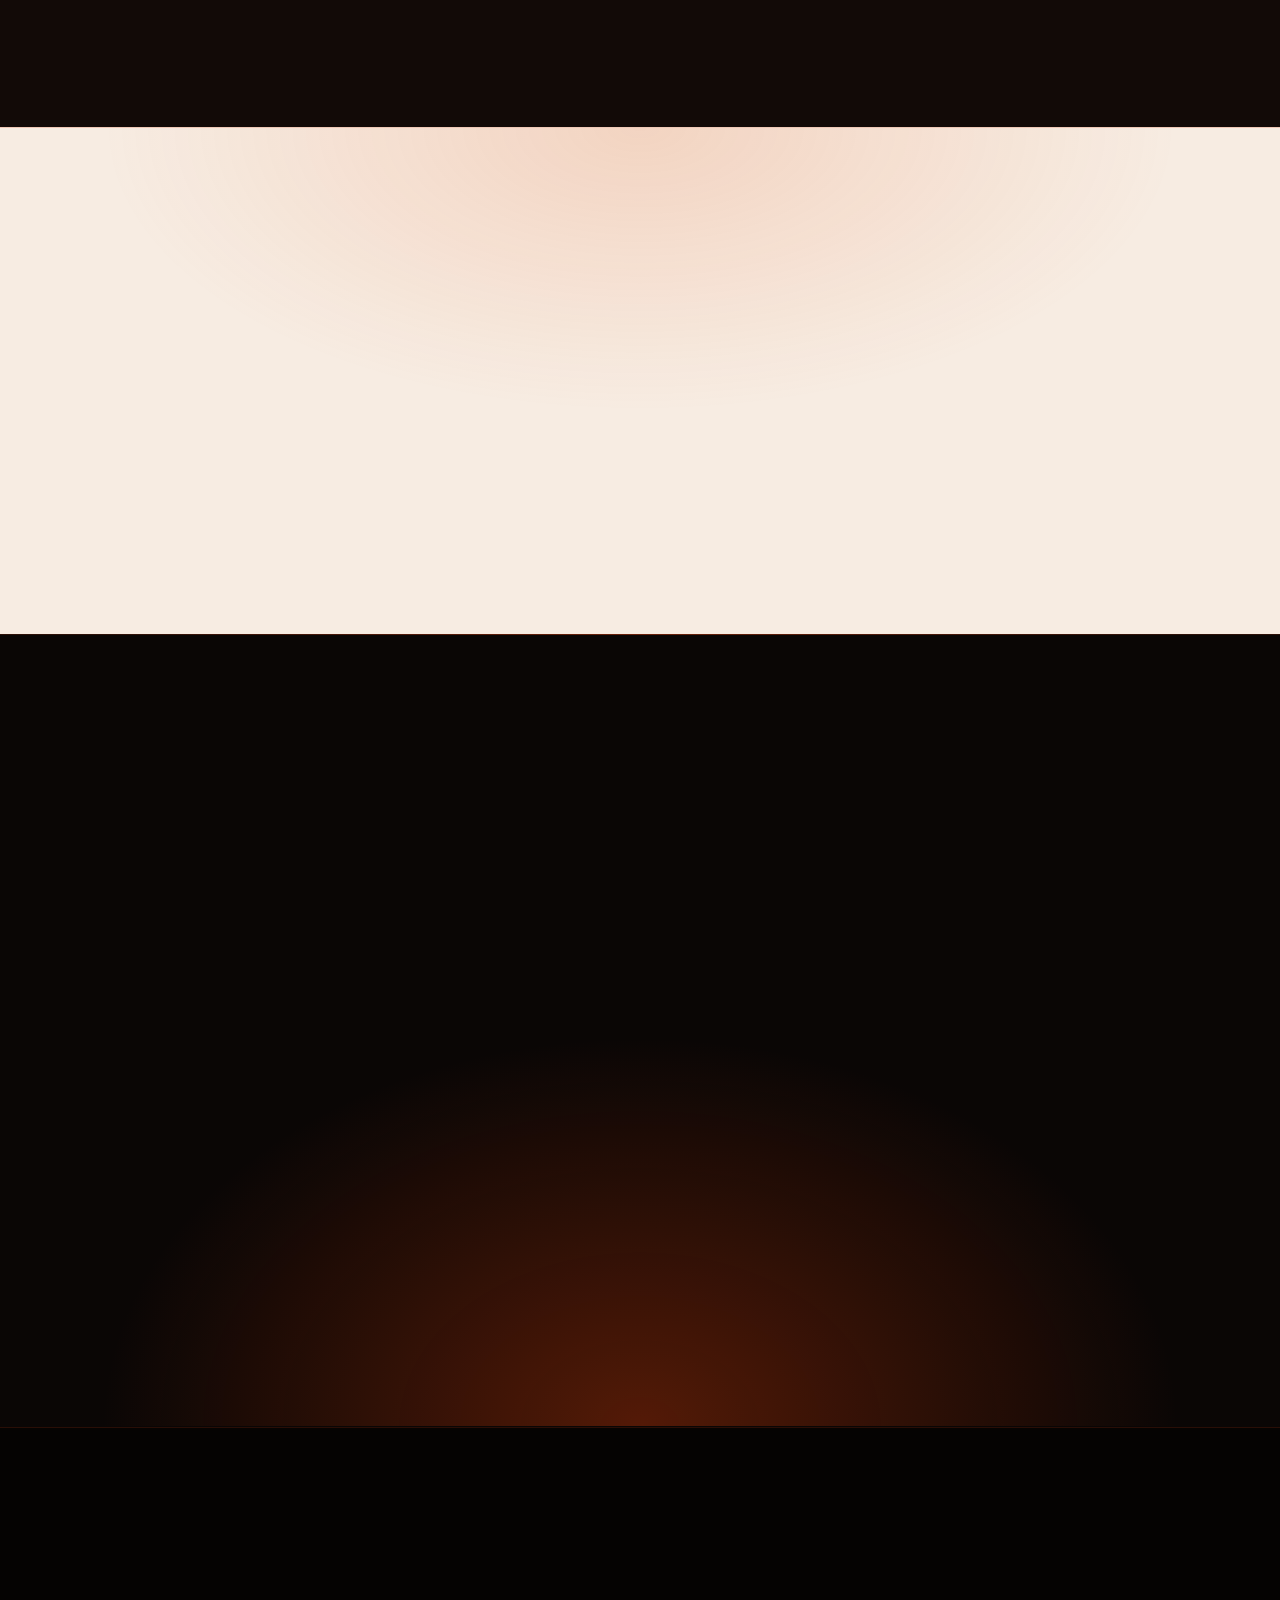
==== commit 2feb0c17: "Track promoter links: add ADSBRASIL alongside SMS tickets.js now reads ?s= against a list of codes, " ====
--- a/site/index.html
+++ b/site/index.html
@@ -314,7 +314,7 @@
 
 <script src="main.js?v=20261116b" defer></script>
 <script src="fx.js?v=20261116b" defer></script>
-<script src="tickets.js?v=20261116b" defer></script>
+<script src="tickets.js?v=20261116c" defer></script>
 <script src="checkout.js?v=20261116b" defer></script>
 </body>
 </html>
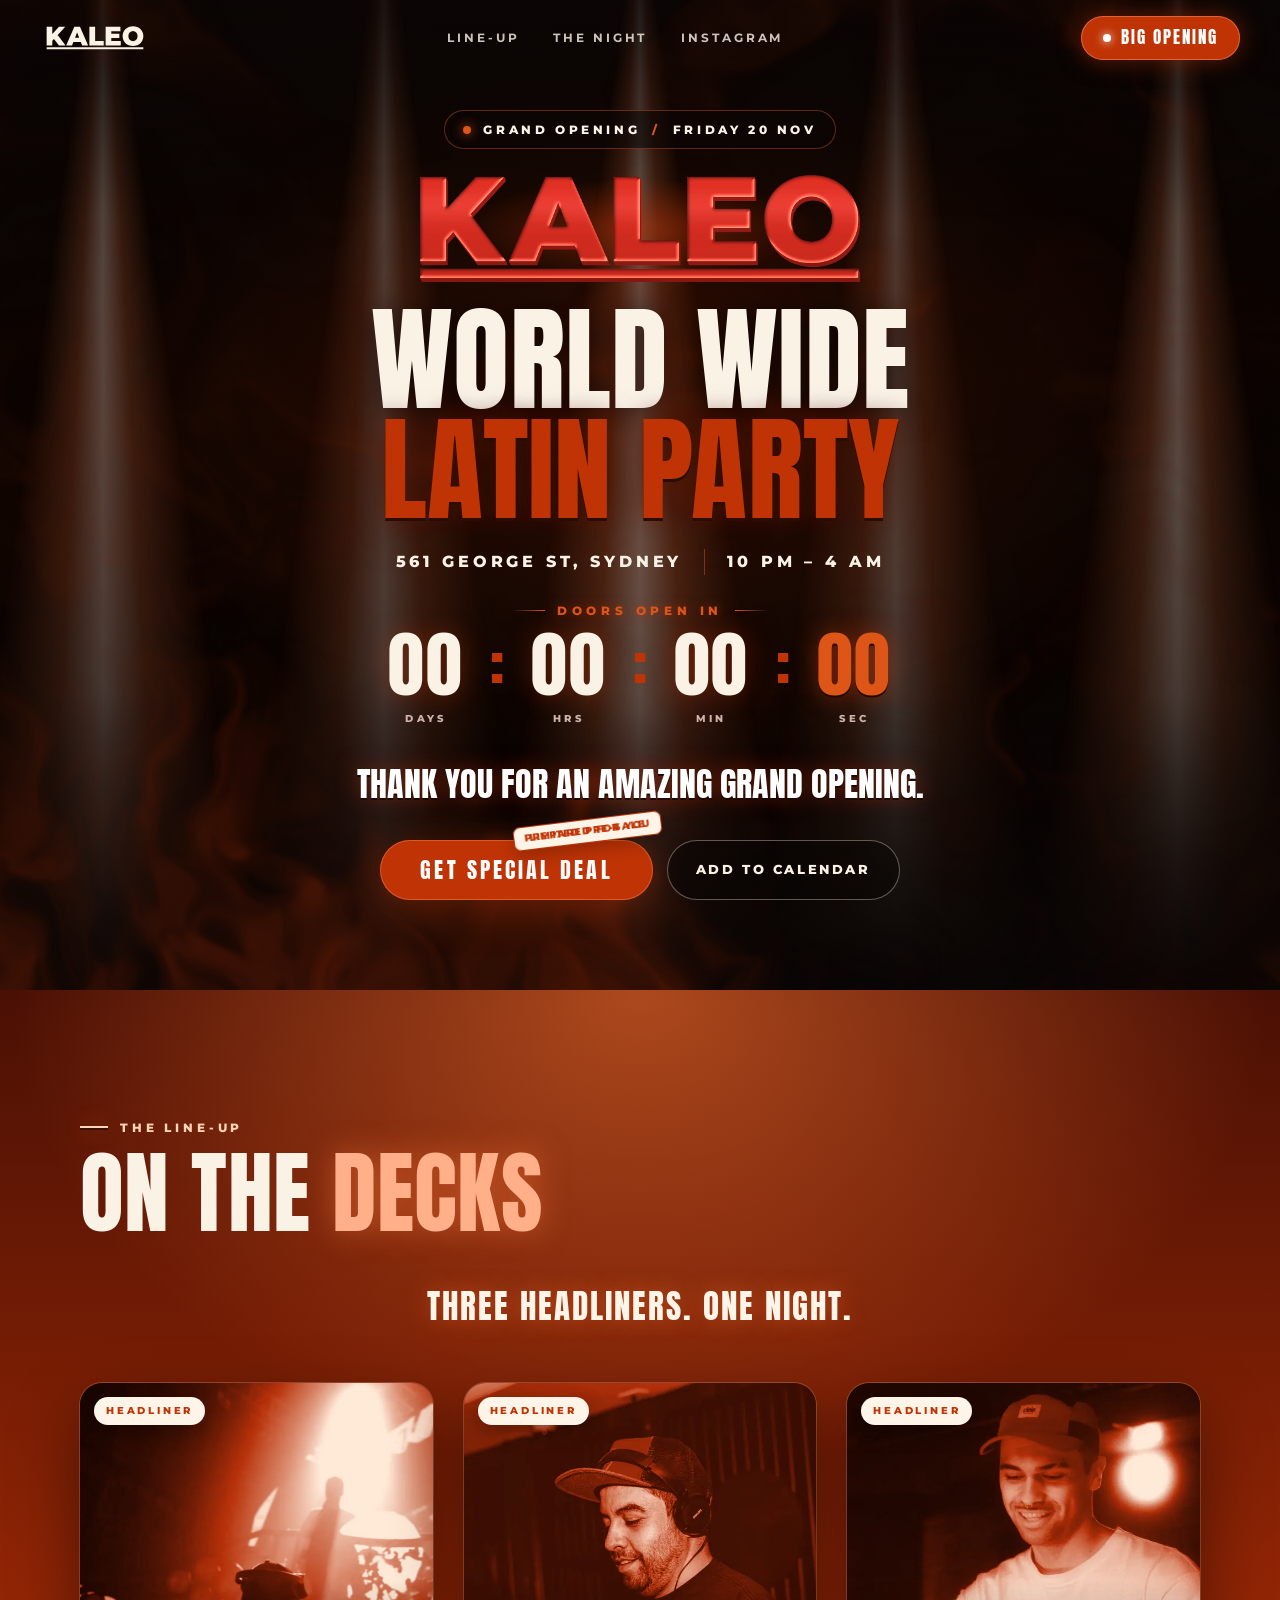
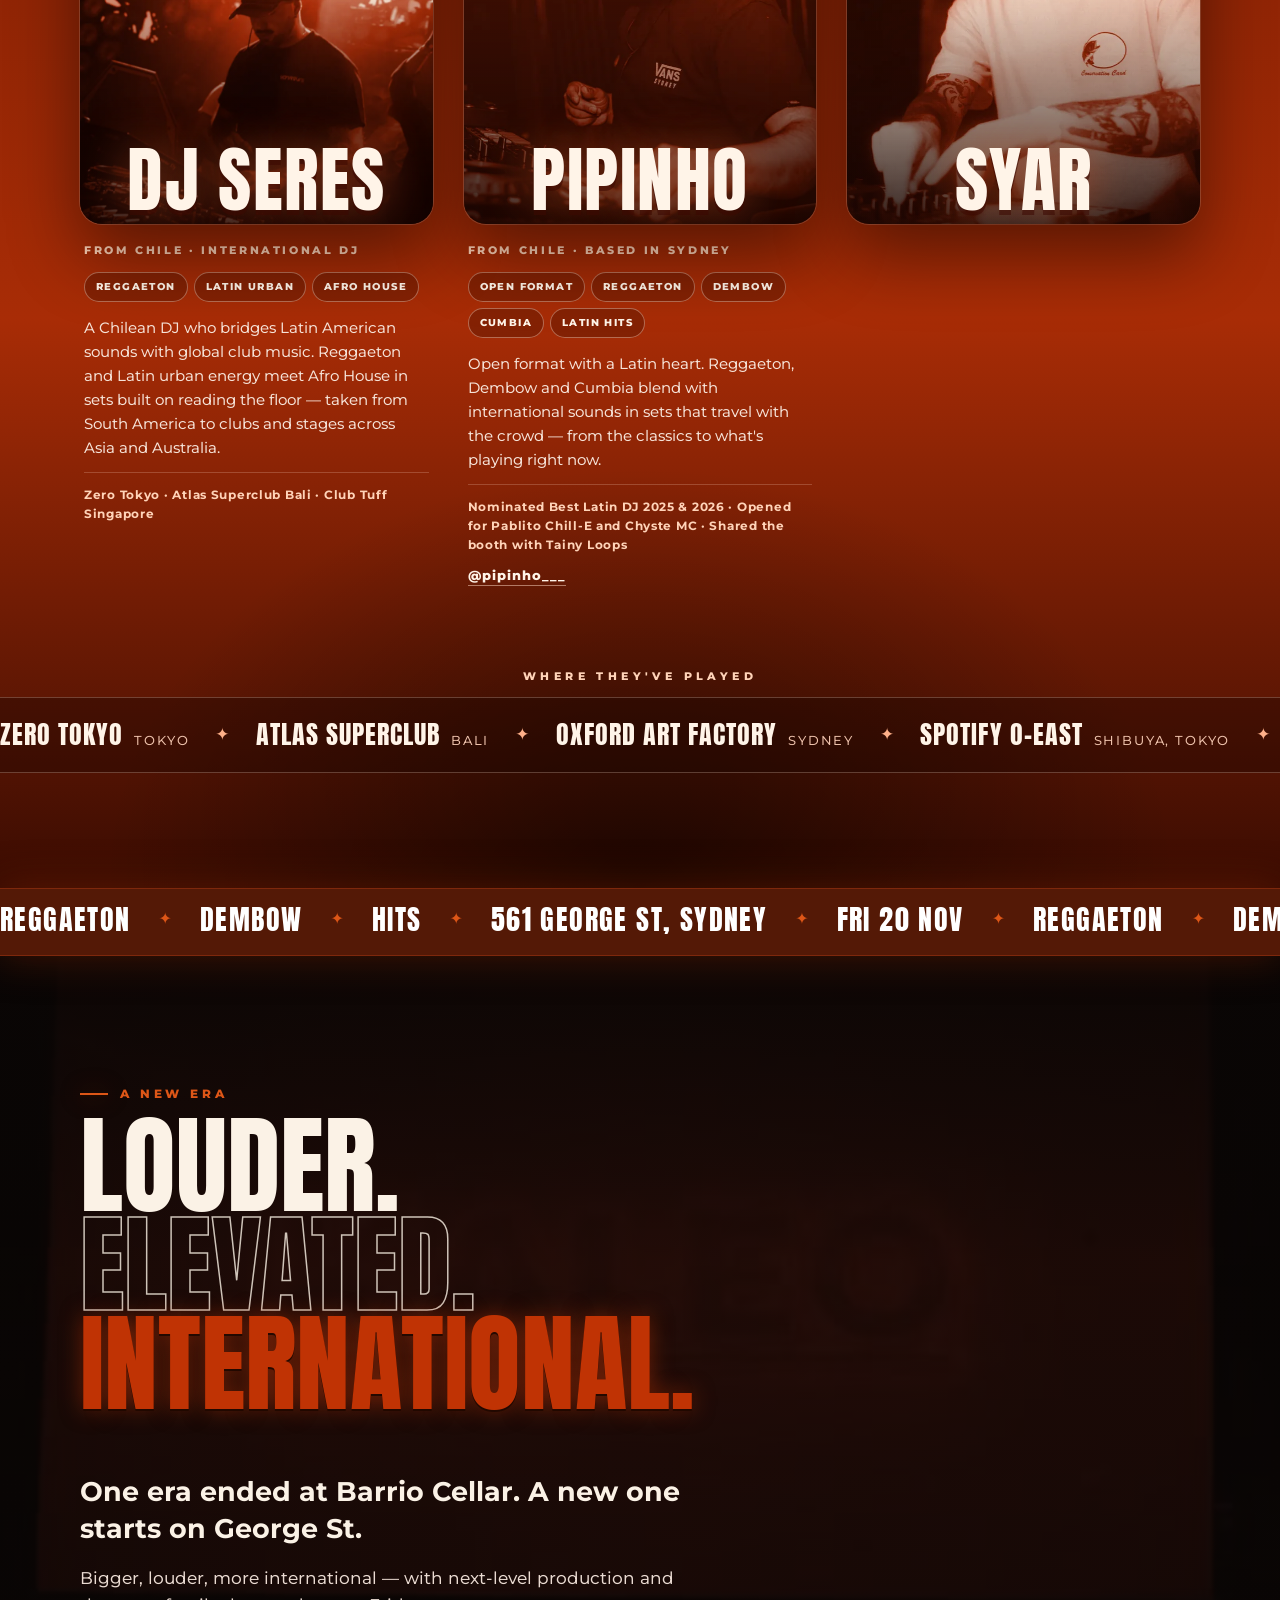
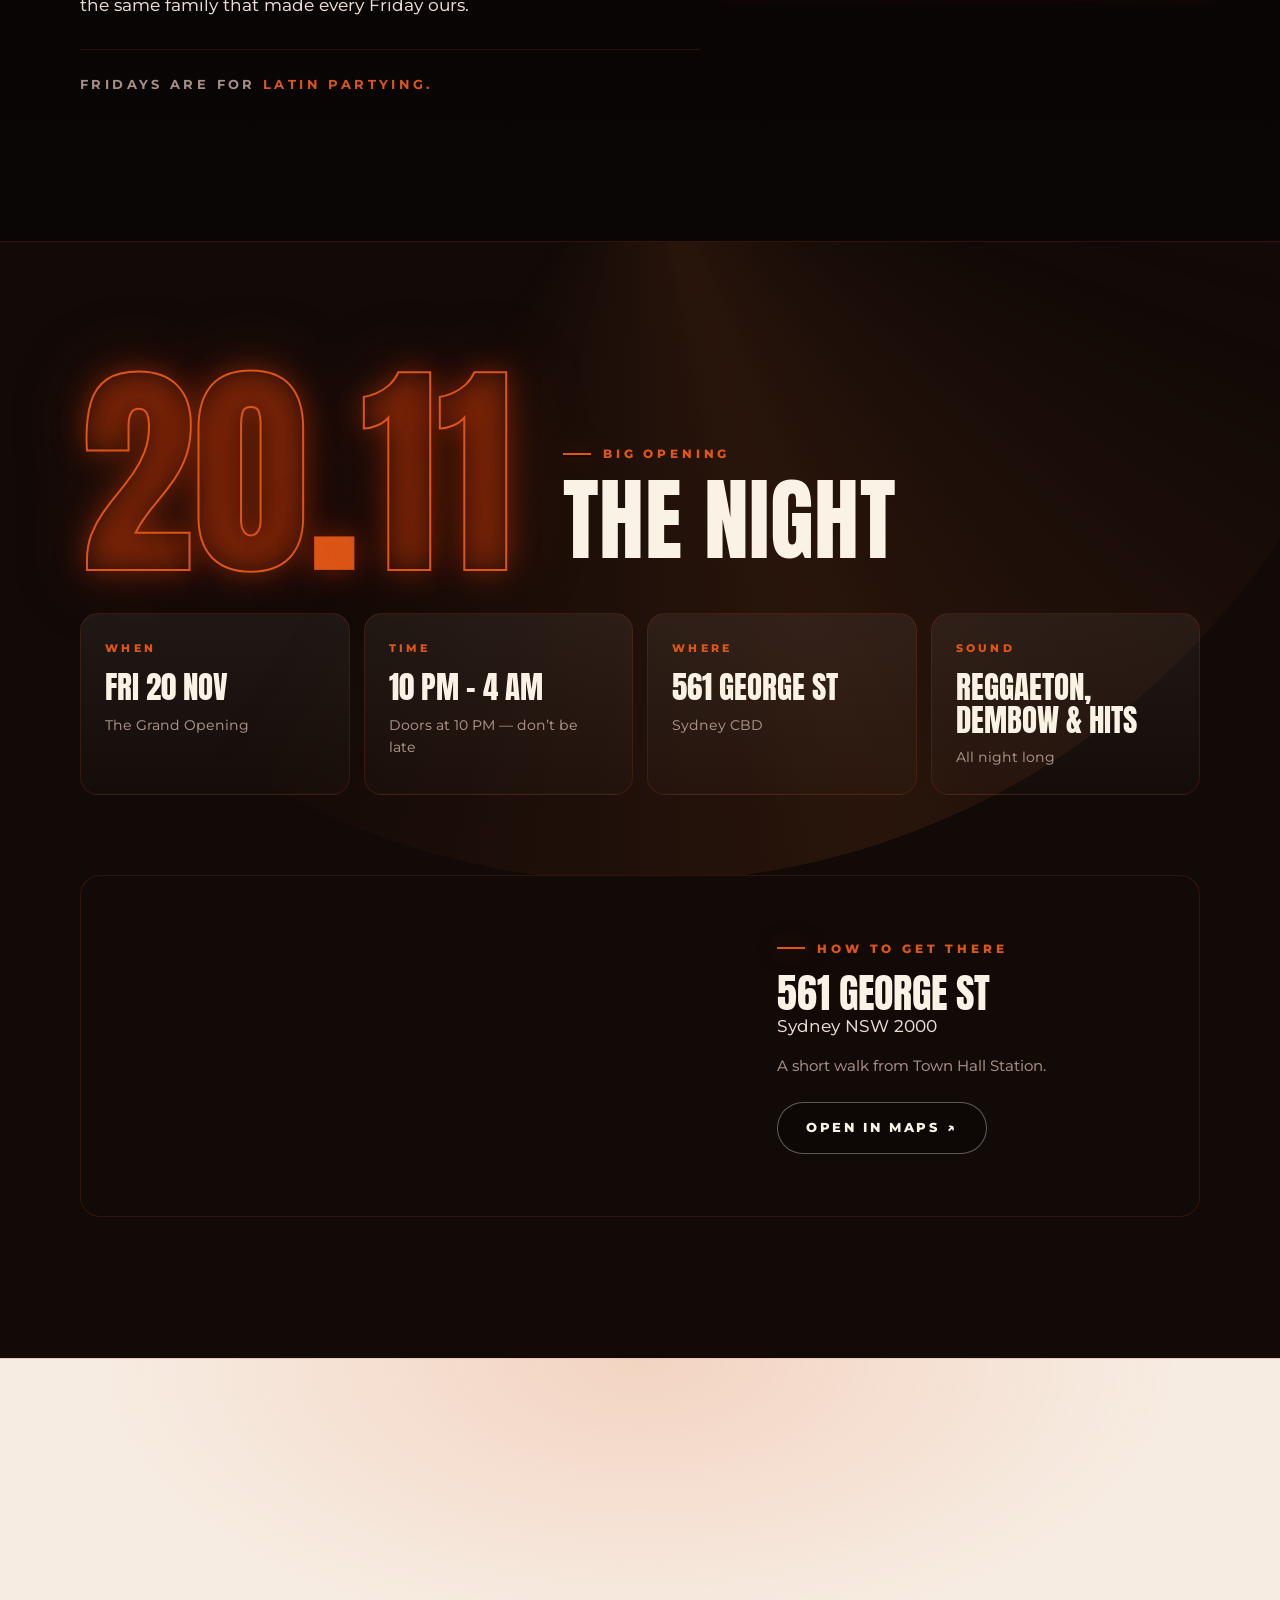
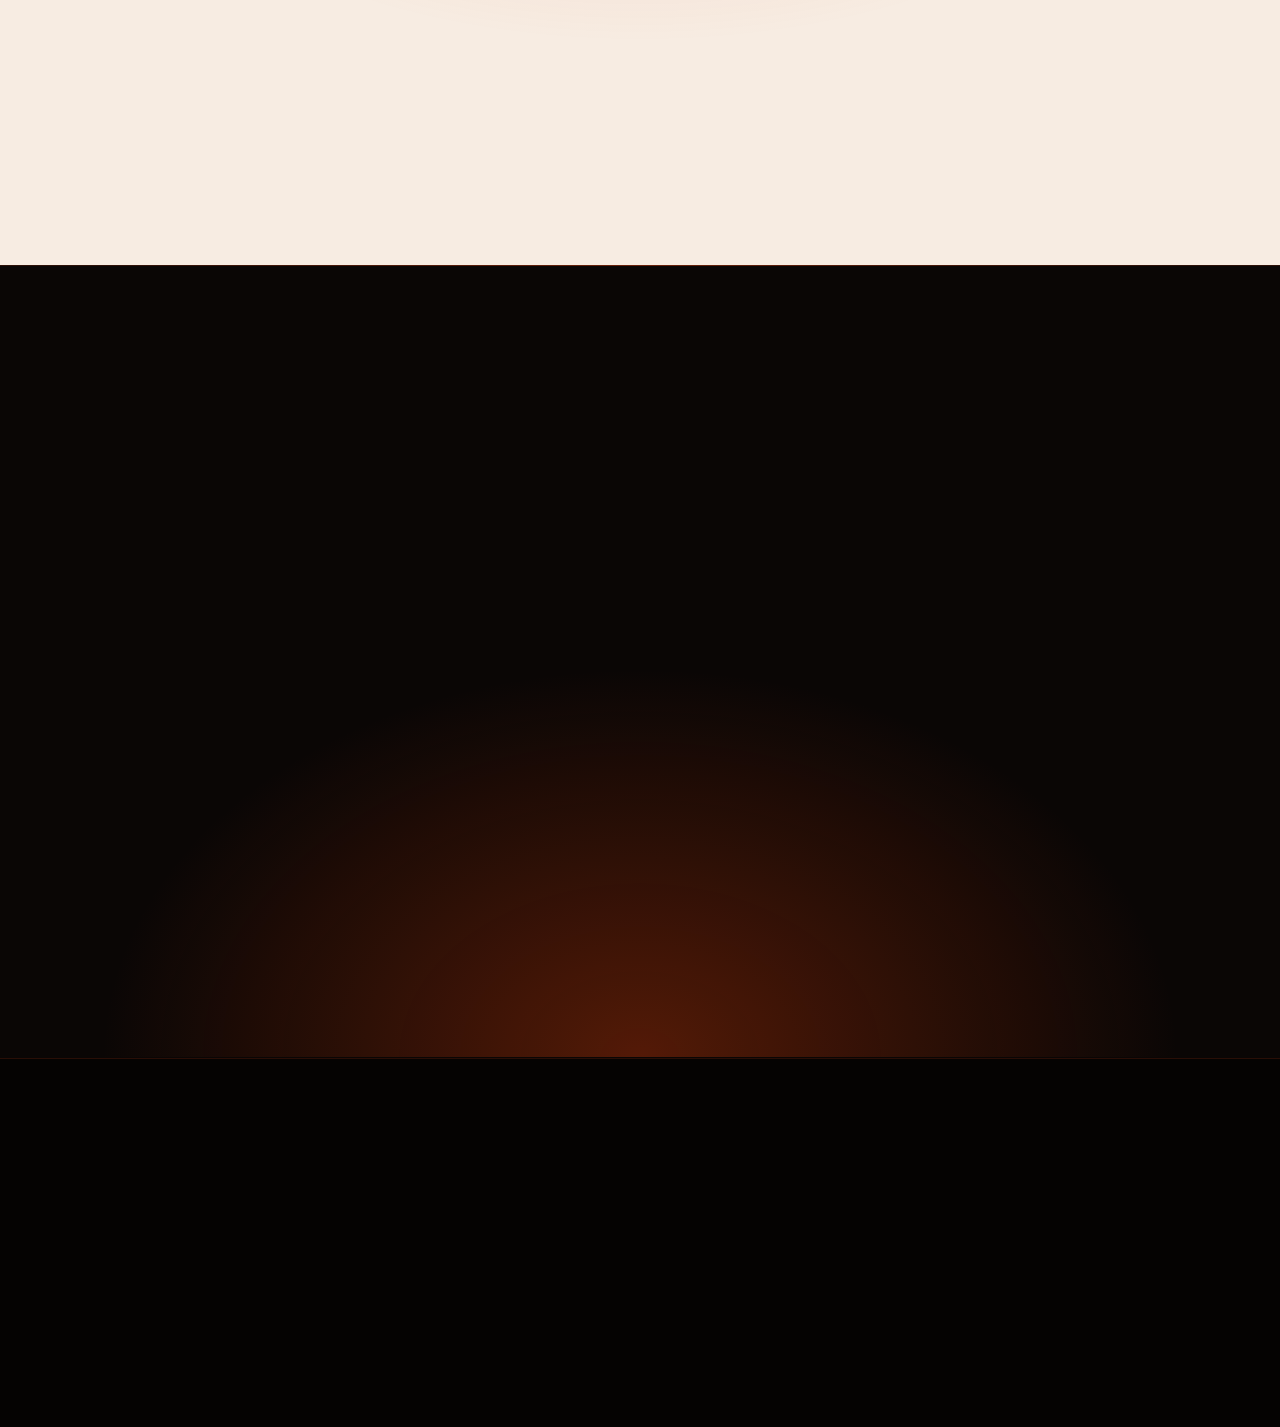
==== commit 90b21ec9: "Show all three DJs as headliners; add Pipinho's info, drop techno Seres loses Tech House and Techno " ====
--- a/site/index.html
+++ b/site/index.html
@@ -23,7 +23,7 @@
 <link rel="preload" href="assets/fonts/anton.woff" as="font" type="font/woff" crossorigin>
 <link rel="preload" href="assets/img/kaleo-logo-lacquer.webp" as="image">
 <link rel="preload" href="assets/img/kaleo-hero-poster.jpg" as="image">
-<link rel="stylesheet" href="styles.css?v=20261116b">
+<link rel="stylesheet" href="styles.css?v=20261117a">
 <script>(function(d){d.classList.remove("no-js");})(document.documentElement)</script>
 <script type="application/ld+json">
 {
@@ -142,33 +142,48 @@
         <h2 id="lineup-title" class="h2">On the <em>decks</em></h2>
       </div>
 
-      <article class="headliner reveal">
-        <figure class="headliner__photo">
-          <img src="assets/img/dj-seres.webp" alt="DJ Seres playing a club set" width="900" height="1200" loading="lazy" decoding="async">
-          <figcaption class="headliner__badge">Headliner</figcaption>
-        </figure>
-        <div class="headliner__info">
-          <p class="headliner__from">From Chile · International DJ</p>
-          <h3 class="headliner__name">DJ Seres</h3>
-          <ul class="headliner__genres" aria-label="Genres">
-            <li>Reggaeton</li><li>Latin Urban</li><li>Afro House</li><li>Tech House</li><li>Techno</li>
-          </ul>
-          <p class="headliner__bio">A Chilean DJ who bridges Latin American sounds with global electronic music. Reggaeton and Latin urban energy meet Afro House, Tech House and Techno in sets built on reading the floor — taken from South America to clubs and stages across Asia and Australia.</p>
-        </div>
-      </article>
-    </div>
-
-    <div class="playedat" aria-label="DJ Seres has played at">
-      <p class="playedat__label">Played at</p>
-      <div class="playedat__strip"><div class="playedat__track"><span><b>Zero Tokyo</b> Tokyo</span><i>✦</i><span><b>Atlas Superclub</b> Bali</span><i>✦</i><span><b>Spotify O-East</b> Shibuya, Tokyo</span><i>✦</i><span><b>Club Tuff</b> Singapore</span><i>✦</i><span><b>Atlas Beach Club</b> Bali</span><i>✦</i><span><b>Spectrum Club</b> Singapore</span><i>✦</i><span><b>The Iron Fairies</b> Bali</span><i>✦</i><span><b>Bloom Festival</b> Airlie Beach</span><i>✦</i><span><b>Yonaguni Fiesta</b> Worldwide</span><i>✦</i><span><b>Zero Tokyo</b> Tokyo</span><i>✦</i><span><b>Atlas Superclub</b> Bali</span><i>✦</i><span><b>Spotify O-East</b> Shibuya, Tokyo</span><i>✦</i><span><b>Club Tuff</b> Singapore</span><i>✦</i><span><b>Atlas Beach Club</b> Bali</span><i>✦</i><span><b>Spectrum Club</b> Singapore</span><i>✦</i><span><b>The Iron Fairies</b> Bali</span><i>✦</i><span><b>Bloom Festival</b> Airlie Beach</span><i>✦</i><span><b>Yonaguni Fiesta</b> Worldwide</span><i>✦</i></div></div>
-    </div>
-
-    <div class="wrap">
-      <p class="lineup__also reveal">Also on the decks</p>
-      <ul class="support">
-        <li class="support__dj reveal"><img src="assets/img/dj-pipinho.webp" alt="Pipinho at the decks" width="640" height="800" loading="lazy" decoding="async"><span>Pipinho</span></li>
-        <li class="support__dj reveal"><img src="assets/img/dj-syar.webp" alt="Syar at the decks" width="640" height="800" loading="lazy" decoding="async"><span>Syar</span></li>
-      </ul>
+      <p class="lineup__lead reveal">Three headliners. One night.</p>
+      <div class="stars">
+        <article class="star reveal">
+          <figure class="star__photo">
+            <img src="assets/img/dj-seres.webp" alt="DJ Seres playing a club set" width="900" height="1200" loading="lazy" decoding="async">
+            <figcaption class="star__badge">Headliner</figcaption>
+            <h3 class="star__name">DJ Seres</h3>
+          </figure>
+          <div class="star__info">
+            <p class="star__from">From Chile · International DJ</p>
+            <ul class="star__genres" aria-label="Genres"><li>Reggaeton</li><li>Latin Urban</li><li>Afro House</li></ul>
+            <p class="star__bio">A Chilean DJ who bridges Latin American sounds with global club music. Reggaeton and Latin urban energy meet Afro House in sets built on reading the floor — taken from South America to clubs and stages across Asia and Australia.</p>
+            <p class="star__note">Zero Tokyo · Atlas Superclub Bali · Club Tuff Singapore</p>
+          </div>
+        </article>
+        <article class="star reveal">
+          <figure class="star__photo">
+            <img src="assets/img/dj-pipinho.webp" alt="Pipinho at the decks" width="640" height="800" loading="lazy" decoding="async">
+            <figcaption class="star__badge">Headliner</figcaption>
+            <h3 class="star__name">Pipinho</h3>
+          </figure>
+          <div class="star__info">
+            <p class="star__from">From Chile · Based in Sydney</p>
+            <ul class="star__genres" aria-label="Genres"><li>Open Format</li><li>Reggaeton</li><li>Dembow</li><li>Cumbia</li><li>Latin Hits</li></ul>
+            <p class="star__bio">Open format with a Latin heart. Reggaeton, Dembow and Cumbia blend with international sounds in sets that travel with the crowd — from the classics to what's playing right now.</p>
+            <p class="star__note">Nominated Best Latin DJ 2025 &amp; 2026 · Opened for Pablito Chill-E and Chyste MC · Shared the booth with Tainy Loops</p>
+            <a class="star__ig" href="https://www.instagram.com/pipinho___/" target="_blank" rel="noopener">@pipinho___</a>
+          </div>
+        </article>
+        <article class="star reveal">
+          <figure class="star__photo">
+            <img src="assets/img/dj-syar.webp" alt="Syar at the decks" width="640" height="800" loading="lazy" decoding="async">
+            <figcaption class="star__badge">Headliner</figcaption>
+            <h3 class="star__name">Syar</h3>
+          </figure>
+        </article>
+      </div>
+    </div>
+
+    <div class="playedat" aria-label="Where our DJs have played">
+      <p class="playedat__label">Where they've played</p>
+      <div class="playedat__strip"><div class="playedat__track"><span><b>Zero Tokyo</b> Tokyo</span><i>✦</i><span><b>Atlas Superclub</b> Bali</span><i>✦</i><span><b>Oxford Art Factory</b> Sydney</span><i>✦</i><span><b>Spotify O-East</b> Shibuya, Tokyo</span><i>✦</i><span><b>Club Tuff</b> Singapore</span><i>✦</i><span><b>Mary's Underground</b> Sydney</span><i>✦</i><span><b>Atlas Beach Club</b> Bali</span><i>✦</i><span><b>Spectrum Club</b> Singapore</span><i>✦</i><span><b>Ritmo Latino Fest</b> Sydney</span><i>✦</i><span><b>The Iron Fairies</b> Bali</span><i>✦</i><span><b>Bloom Festival</b> Airlie Beach</span><i>✦</i><span><b>Summer Latin Fest</b> Sydney</span><i>✦</i><span><b>Yonaguni Fiesta</b> Worldwide</span><i>✦</i><span><b>Aqua</b> Gold Coast</span><i>✦</i><span><b>Zero Tokyo</b> Tokyo</span><i>✦</i><span><b>Atlas Superclub</b> Bali</span><i>✦</i><span><b>Oxford Art Factory</b> Sydney</span><i>✦</i><span><b>Spotify O-East</b> Shibuya, Tokyo</span><i>✦</i><span><b>Club Tuff</b> Singapore</span><i>✦</i><span><b>Mary's Underground</b> Sydney</span><i>✦</i><span><b>Atlas Beach Club</b> Bali</span><i>✦</i><span><b>Spectrum Club</b> Singapore</span><i>✦</i><span><b>Ritmo Latino Fest</b> Sydney</span><i>✦</i><span><b>The Iron Fairies</b> Bali</span><i>✦</i><span><b>Bloom Festival</b> Airlie Beach</span><i>✦</i><span><b>Summer Latin Fest</b> Sydney</span><i>✦</i><span><b>Yonaguni Fiesta</b> Worldwide</span><i>✦</i><span><b>Aqua</b> Gold Coast</span><i>✦</i></div></div>
     </div>
   </section>
 
@@ -312,9 +327,9 @@
   </div>
 </footer>
 
-<script src="main.js?v=20261116b" defer></script>
-<script src="fx.js?v=20261116b" defer></script>
-<script src="tickets.js?v=20261116c" defer></script>
-<script src="checkout.js?v=20261116b" defer></script>
+<script src="main.js?v=20261117a" defer></script>
+<script src="fx.js?v=20261117a" defer></script>
+<script src="tickets.js?v=20261117a" defer></script>
+<script src="checkout.js?v=20261117a" defer></script>
 </body>
 </html>
--- a/site/styles.css
+++ b/site/styles.css
@@ -661,53 +661,52 @@
 .lineup .eyebrow { color: #FFD3B8; }
 .lineup .h2 em { color: #FFB089; text-shadow: 0 0 30px rgba(255, 120, 60, .5); }
 
-.headliner { position: relative; display: grid; grid-template-columns: minmax(0, 1fr) minmax(0, 1.05fr); gap: clamp(26px, 4vw, 60px); align-items: center; margin-top: clamp(30px, 4vw, 50px); }
-.headliner__photo { position: relative; margin: 0; border-radius: 22px; overflow: hidden; aspect-ratio: 3 / 4; box-shadow: 0 30px 80px rgba(0, 0, 0, .45), 0 0 0 1px rgba(255, 210, 190, .25); }
-.headliner__photo img { width: 100%; height: 100%; object-fit: cover; display: block; transform: scale(1.14); transition: transform 7s cubic-bezier(.2, .7, .1, 1); will-change: transform; }
-.headliner.is-in .headliner__photo img { transform: scale(1); }
-.headliner__photo::after { content: ""; position: absolute; inset: 0; background: linear-gradient(180deg, transparent 55%, rgba(20, 4, 2, .7)); pointer-events: none; }
-.headliner__badge {
-  position: absolute; left: 16px; top: 16px; z-index: 2; padding: 7px 14px; border-radius: 999px; background: #FFF4E8; color: var(--red);
-  font-size: 11px; font-weight: 800; letter-spacing: .28em; text-transform: uppercase; box-shadow: 0 8px 20px rgba(0, 0, 0, .3);
-}
-.headliner__from { margin: 0 0 6px; font-size: 12px; font-weight: 800; letter-spacing: .26em; text-transform: uppercase; color: #FFD3B8; }
-.headliner__from span { letter-spacing: 0; margin-right: 6px; font-size: 16px; }
-.headliner__name {
-  margin: 0; font-family: "Anton", Impact, sans-serif; font-weight: 400; text-transform: uppercase; line-height: .86;
-  font-size: clamp(84px, 13vw, 190px); color: #FFF4E8; text-shadow: 0 6px 0 rgba(60, 10, 2, .55), 0 0 60px rgba(255, 110, 50, .45);
-}
-.headliner__genres { list-style: none; margin: 20px 0 0; padding: 0; display: flex; flex-wrap: wrap; gap: 8px; }
-.headliner__genres li { padding: 7px 13px; border-radius: 999px; border: 1px solid rgba(255, 220, 200, .4); background: rgba(30, 6, 2, .25); font-size: 11px; font-weight: 800; letter-spacing: .16em; text-transform: uppercase; color: #FFF4E8; }
-.headliner__bio { margin: 22px 0 0; max-width: 560px; font-size: clamp(15px, 1.25vw, 17px); line-height: 1.65; color: var(--text); }
+/* tres estelares (17 nov): mismas tarjetas, mismo peso */
+.lineup__lead { margin: 14px 0 0; text-align: center; font-family: "Anton", Impact, sans-serif; font-size: clamp(22px, 2.6vw, 34px); letter-spacing: .06em; text-transform: uppercase; color: #FFF4E8; text-shadow: 0 0 24px rgba(255, 120, 60, .45); }
+.stars { display: grid; grid-template-columns: repeat(3, minmax(0, 1fr)); gap: clamp(18px, 2.4vw, 32px); align-items: start; margin-top: clamp(30px, 4vw, 50px); }
+.star { min-width: 0; }
+.star:nth-child(2) { transition-delay: .12s; }
+.star:nth-child(3) { transition-delay: .24s; }
+.star__photo { position: relative; margin: 0; border-radius: 22px; overflow: hidden; aspect-ratio: 4 / 5; box-shadow: 0 30px 70px rgba(0, 0, 0, .45), 0 0 0 1px rgba(255, 210, 190, .25); }
+.star__photo img { width: 100%; height: 100%; object-fit: cover; display: block; transform: scale(1.14); transition: transform 7s cubic-bezier(.2, .7, .1, 1); will-change: transform; }
+.star.is-in .star__photo img { transform: scale(1); }
+.star__photo::after { content: ""; position: absolute; inset: 0; background: linear-gradient(180deg, transparent 45%, rgba(20, 4, 2, .85)); pointer-events: none; }
+.star__badge {
+  position: absolute; left: 14px; top: 14px; z-index: 2; padding: 6px 12px; border-radius: 999px; background: #FFF4E8; color: var(--red);
+  font-size: 10px; font-weight: 800; letter-spacing: .28em; text-transform: uppercase; box-shadow: 0 8px 20px rgba(0, 0, 0, .3);
+}
+.star__name {
+  position: absolute; left: 0; right: 0; bottom: 12px; z-index: 2; margin: 0; padding: 0 12px; text-align: center;
+  font-family: "Anton", Impact, sans-serif; font-weight: 400; text-transform: uppercase; line-height: .9; letter-spacing: .02em;
+  font-size: clamp(44px, 5.6vw, 84px); color: #FFF4E8; text-shadow: 0 5px 0 rgba(60, 10, 2, .55), 0 0 46px rgba(255, 110, 50, .5);
+}
+.star__info { padding: 18px 4px 0; }
+.star__from { margin: 0; font-size: 11px; font-weight: 800; letter-spacing: .24em; text-transform: uppercase; color: #FFD3B8; }
+.star__genres { list-style: none; margin: 12px 0 0; padding: 0; display: flex; flex-wrap: wrap; gap: 6px; }
+.star__genres li { padding: 6px 11px; border-radius: 999px; border: 1px solid rgba(255, 220, 200, .4); background: rgba(30, 6, 2, .25); font-size: 10px; font-weight: 800; letter-spacing: .14em; text-transform: uppercase; color: #FFF4E8; }
+.star__bio { margin: 14px 0 0; font-size: 15px; line-height: 1.6; color: var(--text); }
+.star__note { margin: 12px 0 0; padding-top: 12px; border-top: 1px solid rgba(255, 220, 200, .22); font-size: 12px; font-weight: 700; letter-spacing: .06em; line-height: 1.6; color: #FFD3B8; }
+.star__ig { display: inline-block; margin-top: 10px; font-size: 13px; font-weight: 800; letter-spacing: .08em; color: #FFF4E8; text-decoration: none; border-bottom: 1px solid rgba(255, 220, 200, .5); }
+.star__ig:hover { border-color: #FFF4E8; }
 
 /* cinta "Played at" */
 .playedat { margin: clamp(50px, 7vw, 80px) 0 0; }
 .playedat__label { margin: 0 0 12px; text-align: center; font-size: 11px; font-weight: 800; letter-spacing: .4em; text-transform: uppercase; color: #FFD3B8; }
 .playedat__strip { overflow: hidden; white-space: nowrap; border-block: 1px solid rgba(255, 220, 200, .25); background: rgba(20, 4, 2, .35); padding: 16px 0; }
-.playedat__track { display: inline-flex; align-items: center; gap: 26px; padding-right: 26px; animation: ticker 38s linear infinite; will-change: transform; }
+.playedat__track { display: inline-flex; align-items: center; gap: 26px; padding-right: 26px; animation: ticker 60s linear infinite; will-change: transform; }
 .playedat__track span { font-size: 13px; letter-spacing: .14em; text-transform: uppercase; color: #F0C4AE; }
 .playedat__track b { font-family: "Anton", Impact, sans-serif; font-weight: 400; font-size: 26px; letter-spacing: .04em; color: #FFF4E8; margin-right: 6px; }
 .playedat__track i { font-style: normal; color: #FFB089; }
 
-/* también en cabina */
-.lineup__also { margin: clamp(50px, 7vw, 80px) 0 18px; text-align: center; font-size: 11px; font-weight: 800; letter-spacing: .4em; text-transform: uppercase; color: #FFD3B8; }
-.support { list-style: none; margin: 0 auto; padding: 0; display: grid; grid-template-columns: repeat(2, minmax(0, 1fr)); gap: clamp(14px, 2vw, 24px); max-width: 760px; }
-.support__dj { position: relative; border-radius: 18px; overflow: hidden; aspect-ratio: 4 / 5; box-shadow: 0 20px 50px rgba(0, 0, 0, .35), 0 0 0 1px rgba(255, 210, 190, .2); }
-.support__dj img { width: 100%; height: 100%; object-fit: cover; display: block; transition: transform .6s var(--ease); }
-.support__dj:hover img { transform: scale(1.05); }
-.support__dj::after { content: ""; position: absolute; inset: 0; background: linear-gradient(180deg, transparent 50%, rgba(20, 4, 2, .8)); }
-.support__dj span {
-  position: absolute; left: 0; right: 0; bottom: 14px; z-index: 2; text-align: center; font-family: "Anton", Impact, sans-serif;
-  font-size: clamp(30px, 4vw, 48px); line-height: 1; text-transform: uppercase; letter-spacing: .04em; color: #FFF4E8; text-shadow: 0 4px 20px rgba(0, 0, 0, .5);
-}
-
+@media (max-width: 900px) {
+  .stars { grid-template-columns: 1fr; max-width: 520px; margin-inline: auto; gap: 40px; }
+  .star:nth-child(2), .star:nth-child(3) { transition-delay: 0s; }
+  .star__name { font-size: clamp(64px, 20vw, 110px); }
+}
 @media (max-width: 640px) {
-  .headliner { grid-template-columns: 1fr; gap: 22px; }
-  .headliner__photo { aspect-ratio: 4 / 5; }
-  .headliner__name { font-size: 25vw; }
   .playedat__track b { font-size: 22px; }
 }
 @media (prefers-reduced-motion: reduce) {
-  .headliner__photo img { transform: none; transition: none; }
+  .star__photo img { transform: none; transition: none; }
   .playedat__track { animation: none; }
 }
